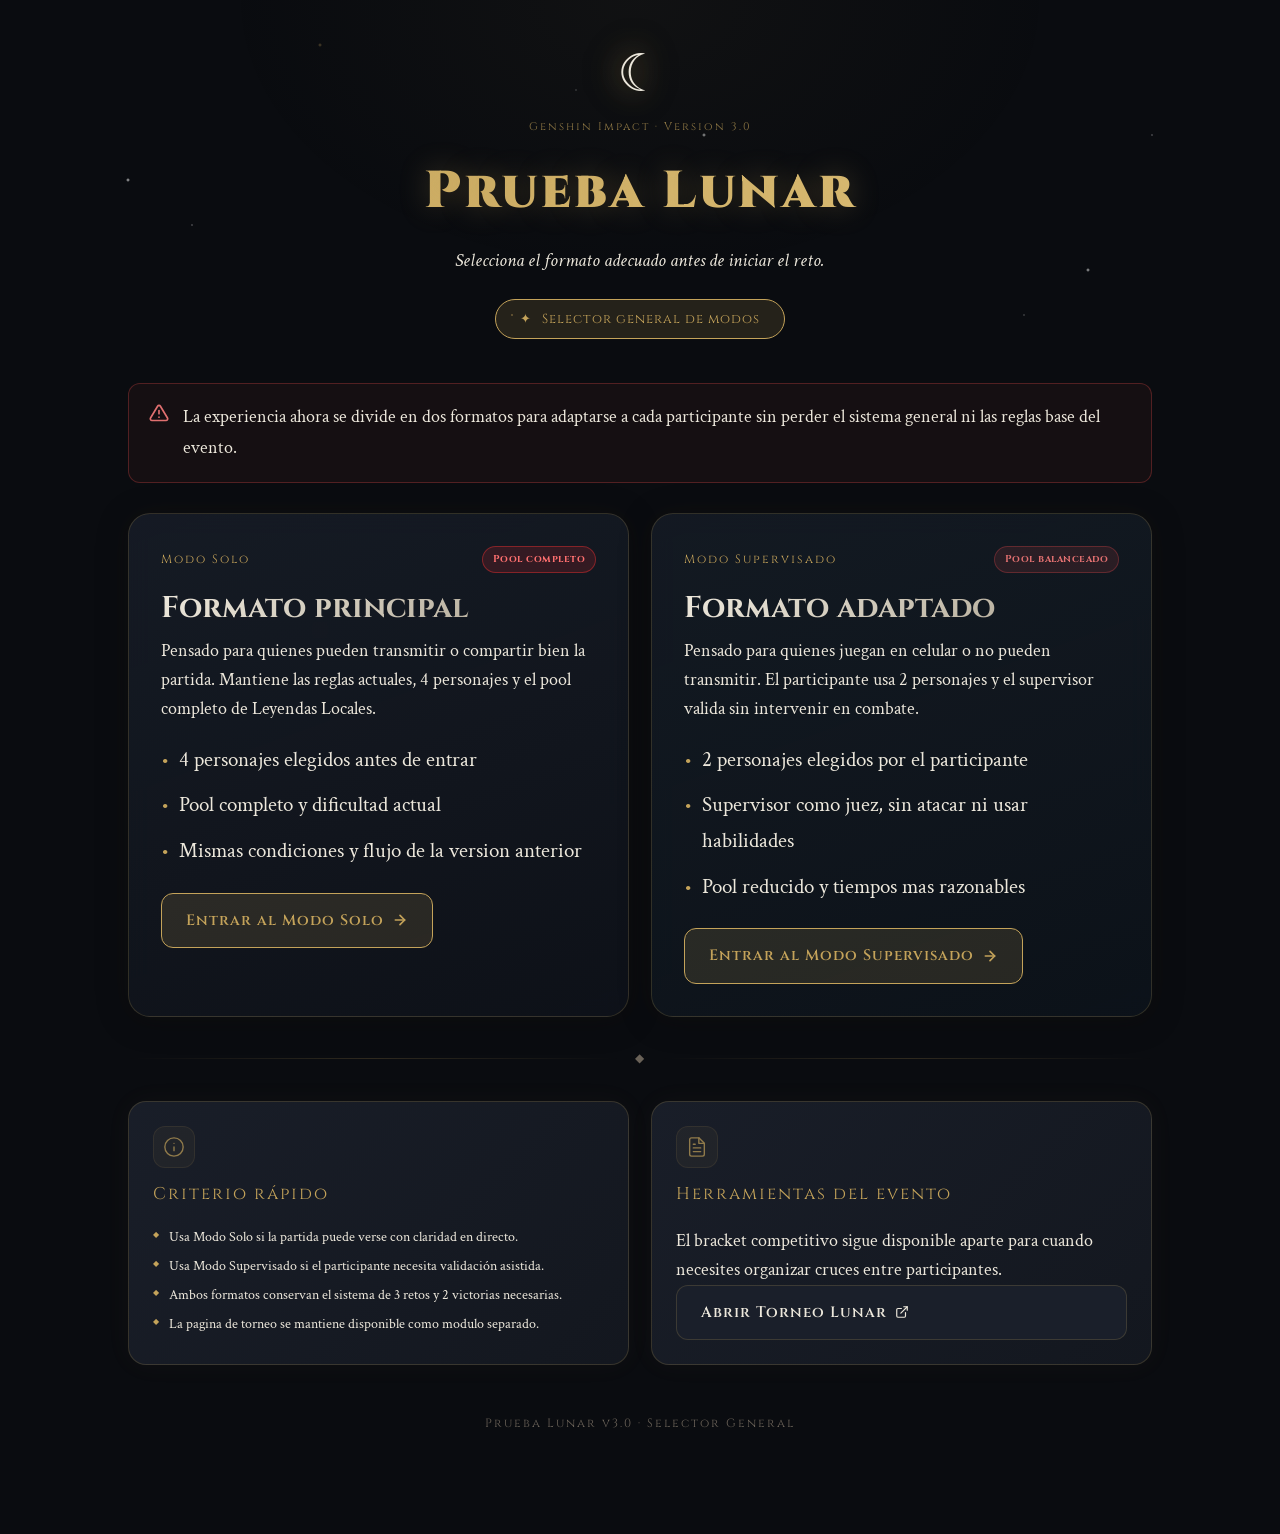
==== index.html @ f5428a35 "revision visual" ====
<!DOCTYPE html>
<html lang="es">

<head>
  <meta charset="UTF-8">
  <meta name="viewport" content="width=device-width, initial-scale=1.0">
  <title>Prueba Lunar v3.0</title>
  <link rel="preconnect" href="https://fonts.googleapis.com">
  <link rel="preconnect" href="https://fonts.gstatic.com" crossorigin>
  <link
    href="https://fonts.googleapis.com/css2?family=Cinzel:wght@400;600;700;900&family=Crimson+Text:ital,wght@0,400;0,600;1,400&display=swap"
    rel="stylesheet">
  <link rel="stylesheet" href="assets/css/styles.css">
</head>

<body class="mode-selector-body">
  <div class="page-wrap">
    <header class="header">
      <div class="moon-sigil" aria-hidden="true">☾</div>
      <div class="header-kana">Genshin Impact · Version 3.0</div>
      <h1 class="header-title">Prueba Lunar</h1>
      <p class="header-subtitle">Selecciona el formato adecuado antes de iniciar el reto.</p>
      <div class="prize-pill"><span aria-hidden="true">&#10022;</span><span>Selector general de modos</span></div>
    </header>

    <div class="warning-box animate-stagger" style="--stagger: 1">
      <span class="warning-symbol" aria-hidden="true">
        <svg width="20" height="20" viewBox="0 0 24 24" fill="none" stroke="currentColor" stroke-width="2" stroke-linecap="round" stroke-linejoin="round"><path d="M10.29 3.86L1.82 18a2 2 0 001.71 3h16.94a2 2 0 001.71-3L13.71 3.86a2 2 0 00-3.42 0z"/><line x1="12" y1="9" x2="12" y2="13"/><line x1="12" y1="17" x2="12.01" y2="17"/></svg>
      </span>
      <span>La experiencia ahora se divide en dos formatos para adaptarse a cada participante sin perder el sistema
        general ni las reglas base del evento.</span>
    </div>

    <section class="mode-selector-grid">
      <article class="mode-selector-card animate-stagger" style="--stagger: 2">
        <div class="card-glow" aria-hidden="true"></div>
        <div class="mode-selector-top">
          <span class="mode-selector-label">Modo Solo</span>
          <span class="diff-badge diff-extremo">Pool completo</span>
        </div>
        <h2 class="mode-selector-title">Formato principal</h2>
        <p class="mode-selector-copy">Pensado para quienes pueden transmitir o compartir bien la partida. Mantiene las
          reglas actuales, 4 personajes y el pool completo de Leyendas Locales.</p>
        <ul class="mode-selector-list">
          <li>4 personajes elegidos antes de entrar</li>
          <li>Pool completo y dificultad actual</li>
          <li>Mismas condiciones y flujo de la version anterior</li>
        </ul>
        <a class="btn btn-gold mode-selector-btn" href="solo.html">
          <span>Entrar al Modo Solo</span>
          <svg width="16" height="16" viewBox="0 0 24 24" fill="none" stroke="currentColor" stroke-width="2.5" stroke-linecap="round" stroke-linejoin="round"><line x1="5" y1="12" x2="19" y2="12"/><polyline points="12 5 19 12 12 19"/></svg>
        </a>
      </article>

      <article class="mode-selector-card mode-selector-card-alt animate-stagger" style="--stagger: 3">
        <div class="card-glow" aria-hidden="true"></div>
        <div class="mode-selector-top">
          <span class="mode-selector-label">Modo Supervisado</span>
          <span class="diff-badge diff-dificil">Pool balanceado</span>
        </div>
        <h2 class="mode-selector-title">Formato adaptado</h2>
        <p class="mode-selector-copy">Pensado para quienes juegan en celular o no pueden transmitir. El participante usa
          2 personajes y el supervisor valida sin intervenir en combate.</p>
        <ul class="mode-selector-list">
          <li>2 personajes elegidos por el participante</li>
          <li>Supervisor como juez, sin atacar ni usar habilidades</li>
          <li>Pool reducido y tiempos mas razonables</li>
        </ul>
        <a class="btn btn-gold mode-selector-btn" href="supervisado.html">
          <span>Entrar al Modo Supervisado</span>
          <svg width="16" height="16" viewBox="0 0 24 24" fill="none" stroke="currentColor" stroke-width="2.5" stroke-linecap="round" stroke-linejoin="round"><line x1="5" y1="12" x2="19" y2="12"/><polyline points="12 5 19 12 12 19"/></svg>
        </a>
      </article>
    </section>

    <div class="divider-ornament animate-stagger" style="--stagger: 4">◆</div>

    <section class="selector-support-grid">
      <div class="panel-card animate-stagger" style="--stagger: 5">
        <div class="panel-icon" aria-hidden="true">
          <svg width="22" height="22" viewBox="0 0 24 24" fill="none" stroke="currentColor" stroke-width="1.5" stroke-linecap="round" stroke-linejoin="round"><circle cx="12" cy="12" r="10"/><line x1="12" y1="16" x2="12" y2="12"/><line x1="12" y1="8" x2="12.01" y2="8"/></svg>
        </div>
        <div class="panel-title">Criterio rápido</div>
        <ul class="global-rules-list selector-rules-list">
          <li>Usa Modo Solo si la partida puede verse con claridad en directo.</li>
          <li>Usa Modo Supervisado si el participante necesita validación asistida.</li>
          <li>Ambos formatos conservan el sistema de 3 retos y 2 victorias necesarias.</li>
          <li>La pagina de torneo se mantiene disponible como modulo separado.</li>
        </ul>
      </div>

      <div class="panel-card selector-actions-card animate-stagger" style="--stagger: 6">
        <div>
          <div class="panel-icon" aria-hidden="true">
            <svg width="22" height="22" viewBox="0 0 24 24" fill="none" stroke="currentColor" stroke-width="1.5" stroke-linecap="round" stroke-linejoin="round"><path d="M14 2H6a2 2 0 00-2 2v16a2 2 0 002 2h12a2 2 0 002-2V8z"/><polyline points="14 2 14 8 20 8"/><line x1="16" y1="13" x2="8" y2="13"/><line x1="16" y1="17" x2="8" y2="17"/><polyline points="10 9 9 9 8 9"/></svg>
          </div>
          <div class="panel-title">Herramientas del evento</div>
          <p class="mode-selector-copy">El bracket competitivo sigue disponible aparte para cuando necesites organizar
            cruces entre participantes.</p>
        </div>
        <a class="btn btn-ghost selector-secondary-btn" href="torneo.html">
          <span>Abrir Torneo Lunar</span>
          <svg width="14" height="14" viewBox="0 0 24 24" fill="none" stroke="currentColor" stroke-width="2" stroke-linecap="round" stroke-linejoin="round"><path d="M18 13v6a2 2 0 01-2 2H5a2 2 0 01-2-2V8a2 2 0 012-2h6"/><polyline points="15 3 21 3 21 9"/><line x1="10" y1="14" x2="21" y2="3"/></svg>
        </a>
      </div>
    </section>

    <footer class="footer">Prueba Lunar v3.0 · Selector General</footer>
  </div>
</body>

</html>
---- assets/css/styles.css ----
*,
*::before,
*::after {
  box-sizing: border-box;
  margin: 0;
  padding: 0;
}

:root {
  --gold: #C4A35A;
  --gold-light: #E2C57D;
  --gold-glow: rgba(196, 163, 90, 0.15);
  --bg: #0A0C10;
  --bg2: #0F1218;
  --bg3: #141820;
  --surface: #1A1F2A;
  --surface2: #202530;
  --text: #EDE8DC;
  --text2: #A89F8C;
  --text3: #6A6258;
  --win: #4CAF87;
  --lose: #C0443A;
  --border: rgba(196, 163, 90, 0.2);
  --border2: rgba(196, 163, 90, 0.08);
}

small {
  font-size: 0.7em;
}

html,
body {
  min-height: 100vh;
  background: var(--bg);
  color: var(--text);
  font-family: 'Crimson Text', Georgia, serif;
  font-size: clamp(18px, 1.05vw + 0.55rem, 21px);
  line-height: 1.7;
}

body::before {
  content: '';
  position: fixed;
  inset: 0;
  background-image:
    radial-gradient(1px 1px at 15% 25%, rgba(255, 255, 255, 0.6) 0%, transparent 100%),
    radial-gradient(1px 1px at 45% 10%, rgba(255, 255, 255, 0.4) 0%, transparent 100%),
    radial-gradient(1px 1px at 80% 35%, rgba(255, 255, 255, 0.5) 0%, transparent 100%),
    radial-gradient(1px 1px at 60% 70%, rgba(255, 255, 255, 0.3) 0%, transparent 100%),
    radial-gradient(1px 1px at 20% 80%, rgba(255, 255, 255, 0.4) 0%, transparent 100%),
    radial-gradient(1px 1px at 90% 15%, rgba(255, 255, 255, 0.6) 0%, transparent 100%),
    radial-gradient(2px 2px at 25% 5%, rgba(196, 163, 90, 0.4) 0%, transparent 100%),
    radial-gradient(2px 2px at 75% 60%, rgba(196, 163, 90, 0.3) 0%, transparent 100%),
    radial-gradient(600px 400px at 50% 0%, rgba(196, 163, 90, 0.04) 0%, transparent 70%);
  pointer-events: none;
  z-index: 0;
}

.page-wrap {
  position: relative;
  z-index: 1;
  max-width: 1080px;
  margin: 0 auto;
  padding: 50px 28px 100px;
}

/* HEADER */
.header {
  text-align: center;
  margin-bottom: 44px;
  animation: fadeDown 0.8s ease both;
}

.moon-sigil {
  font-size: 52px;
  line-height: 1;
  margin-bottom: 16px;
  filter: drop-shadow(0 0 14px rgba(196, 163, 90, 0.6));
  animation: moonFloat 4s ease-in-out infinite;
  text-shadow: 0 0 40px rgba(196, 163, 90, 0.4), 0 0 80px rgba(196, 163, 90, 0.15);
}

@keyframes moonFloat {

  0%,
  100% {
    transform: translateY(0)
  }

  50% {
    transform: translateY(-7px)
  }
}

.header-kana {
  font-family: 'Cinzel', serif;
  font-size: 11px;
  letter-spacing: 6px;
  color: var(--gold);
  opacity: .7;
  margin-bottom: 10px;
}

.header-title {
  font-family: 'Cinzel', serif;
  font-size: clamp(36px, 2vw + 1.5rem, 52px);
  font-weight: 900;
  color: var(--gold);
  letter-spacing: 3px;
  text-shadow: 0 0 30px rgba(196, 163, 90, 0.3);
  margin-bottom: 10px;
  background: linear-gradient(135deg, var(--gold) 0%, var(--gold-light) 50%, var(--gold) 100%);
  background-size: 200% 200%;
  -webkit-background-clip: text;
  background-clip: text;
  -webkit-text-fill-color: transparent;
  animation: shimmer 4s ease-in-out infinite;
}

.header-subtitle {
  font-size: 19px;
  color: var(--text);
  font-style: italic;
  margin-bottom: 22px;
}

.prize-pill {
  display: inline-flex;
  align-items: center;
  gap: 10px;
  padding: 8px 24px;
  border: 1px solid var(--gold);
  border-radius: 40px;
  font-family: 'Cinzel', serif;
  font-size: 13px;
  color: var(--gold);
  background: var(--gold-glow);
  letter-spacing: 1px;
  transition: box-shadow 0.3s ease;
}

.prize-pill:hover {
  box-shadow: 0 0 20px rgba(196, 163, 90, 0.15);
}

/* WARNING */
.warning-box {
  display: flex;
  align-items: flex-start;
  gap: 14px;
  padding: 18px 20px;
  border: 1px solid rgba(226, 75, 74, 0.3);
  border-radius: 12px;
  background: rgba(192, 68, 58, 0.06);
  margin-bottom: 30px;
  font-size: 18px;
  color: var(--text);
  animation: fadeUp 0.7s 0.05s ease both;
}

.warning-box strong {
  color: #E07070;
}

/* SCOREBOARD */
.scoreboard {
  display: grid;
  grid-template-columns: 1fr auto 1fr;
  gap: 16px;
  align-items: center;
  margin-bottom: 32px;
  padding: 24px;
  border: 1px solid var(--border);
  border-radius: 16px;
  background: var(--surface);
  animation: fadeUp 0.7s 0.1s ease both;
}

.rounds-row {
  display: flex;
  gap: 12px;
  justify-content: center;
}

.round-orb {
  width: 54px;
  height: 54px;
  border-radius: 50%;
  border: 1.5px solid var(--border);
  display: flex;
  flex-direction: column;
  align-items: center;
  justify-content: center;
  font-family: 'Cinzel', serif;
  font-size: 11px;
  color: var(--text3);
  transition: all 0.4s;
  background: var(--bg3);
}

.round-orb.active {
  border-color: var(--gold);
  color: var(--gold);
  box-shadow: 0 0 14px rgba(196, 163, 90, 0.2), inset 0 0 10px rgba(196, 163, 90, 0.05);
}

.round-orb.won {
  border-color: var(--win);
  background: rgba(76, 175, 135, 0.1);
  box-shadow: 0 0 12px rgba(76, 175, 135, 0.2);
}

.round-orb.lost {
  border-color: var(--lose);
  background: rgba(192, 68, 58, 0.1);
  box-shadow: 0 0 12px rgba(192, 68, 58, 0.2);
}

.orb-icon {
  font-size: 18px;
  line-height: 1;
}

.orb-label {
  font-size: 9px;
  letter-spacing: 1px;
  margin-top: 2px;
}

.score-center {
  text-align: center;
}

.score-nums {
  font-family: 'Cinzel', serif;
  font-size: 28px;
  font-weight: 700;
  color: var(--gold);
  letter-spacing: 2px;
}

.score-caption {
  font-size: 11px;
  color: var(--text3);
  letter-spacing: 2px;
  margin-top: 2px;
}

.score-needed {
  font-size: 12px;
  color: var(--text);
  text-align: center;
  margin-top: 6px;
  font-style: italic;
}

/* CONTROLS */
.controls {
  display: flex;
  gap: 10px;
  margin-bottom: 24px;
  flex-wrap: wrap;
  animation: fadeUp 0.7s 0.2s ease both;
}

.select-wrap {
  flex: 1;
  min-width: 160px;
}

select {
  width: 100%;
  padding: 14px 16px;
  background: var(--surface);
  border: 1px solid var(--border);
  border-radius: 10px;
  color: var(--text);
  font-family: 'Crimson Text', serif;
  font-size: 18px;
  cursor: pointer;
  appearance: none;
  background-image: url("data:image/svg+xml,%3Csvg xmlns='http://www.w3.org/2000/svg' width='12' height='8' viewBox='0 0 12 8'%3E%3Cpath d='M1 1l5 5 5-5' stroke='%23C4A35A' stroke-width='1.5' fill='none' stroke-linecap='round'/%3E%3C/svg%3E");
  background-repeat: no-repeat;
  background-position: right 12px center;
  padding-right: 36px;
}

select:focus {
  outline: none;
  border-color: var(--gold);
}

select:disabled,
.btn:disabled {
  opacity: 0.65;
  cursor: not-allowed;
}

.btn {
  padding: 14px 24px;
  border-radius: 12px;
  font-family: 'Cinzel', serif;
  font-size: 15px;
  font-weight: 600;
  letter-spacing: 1px;
  cursor: pointer;
  transition: all 0.2s;
  white-space: nowrap;
}

.btn-gold {
  background: var(--gold-glow);
  border: 1px solid var(--gold);
  color: var(--gold);
}

.btn-gold:hover {
  background: rgba(196, 163, 90, 0.22);
  transform: translateY(-1px);
  box-shadow: 0 4px 20px rgba(196, 163, 90, 0.2);
}

.btn-ghost {
  background: var(--surface);
  border: 1px solid var(--border);
  color: var(--text);
}

.btn-ghost:hover {
  border-color: var(--text3);
  color: var(--text);
  box-shadow: 0 2px 12px rgba(196, 163, 90, 0.08);
}

/* ROULETTE */
.roulette-panel {
  margin-bottom: 24px;
  padding: 18px 20px 24px;
  border: 1px solid var(--border);
  border-radius: 16px;
  background: linear-gradient(180deg, rgba(26, 31, 42, 0.96) 0%, rgba(20, 24, 32, 0.96) 100%);
  animation: fadeUp 0.7s 0.24s ease both;
}

.roulette-heading {
  display: flex;
  align-items: center;
  justify-content: center;
  text-align: center;
  margin-bottom: 14px;
}

.roulette-title {
  font-family: 'Cinzel', serif;
  font-size: 16px;
  letter-spacing: 1px;
  color: var(--gold);
}

.roulette-subtitle {
  color: var(--text2);
  font-size: 15px;
}

.roulette-stage {
  position: relative;
  display: flex;
  justify-content: center;
  align-items: center;
  padding-top: 14px;
}

.roulette-pointer {
  position: absolute;
  top: -4px;
  left: 50%;
  transform: translateX(-50%);
  z-index: 4;
  font-size: 28px;
  color: var(--gold-light);
  text-shadow: 0 0 12px rgba(196, 163, 90, 0.45);
}

.roulette-wheel-shell {
  width: min(360px, 84vw);
  aspect-ratio: 1;
  border-radius: 50%;
  padding: 10px;
  background: radial-gradient(circle at center, rgba(196, 163, 90, 0.18) 0%, rgba(10, 12, 16, 0.1) 45%, transparent 70%);
  box-shadow: inset 0 0 18px rgba(196, 163, 90, 0.08), 0 0 28px rgba(0, 0, 0, 0.3);
}

.roulette-wheel {
  --roulette-radius: clamp(102px, 15vw, 132px);
  position: relative;
  width: 100%;
  height: 100%;
  border-radius: 50%;
  overflow: hidden;
  border: 2px solid rgba(196, 163, 90, 0.38);
  box-shadow: inset 0 0 22px rgba(10, 12, 16, 0.45), 0 0 24px rgba(196, 163, 90, 0.08);
}

.roulette-label {
  position: absolute;
  left: 50%;
  top: 50%;
  z-index: 2;
}

.roulette-emoji {
  width: 38px;
  height: 38px;
  display: inline-flex;
  align-items: center;
  justify-content: center;
  border-radius: 50%;
  border: 1px solid rgba(237, 232, 220, 0.2);
  background: rgba(10, 12, 16, 0.72);
  box-shadow: 0 0 10px rgba(0, 0, 0, 0.22);
  font-size: 22px;
  transform-origin: center center;
}

.roulette-label.is-selected .roulette-emoji {
  border-color: var(--gold);
  box-shadow: 0 0 18px rgba(196, 163, 90, 0.5);
  transform: scale(1.12);
}

.roulette-wheel.is-celebrating {
  box-shadow: inset 0 0 22px rgba(10, 12, 16, 0.45), 0 0 30px rgba(196, 163, 90, 0.3);
}

.roulette-wheel.is-celebrating .roulette-label.is-selected .roulette-emoji {
  animation: winnerPulse 0.9s ease-in-out 2;
}

@keyframes winnerPulse {
  0%,
  100% {
    transform: scale(1.12);
    box-shadow: 0 0 18px rgba(196, 163, 90, 0.5);
  }

  50% {
    transform: scale(1.28);
    box-shadow: 0 0 28px rgba(226, 197, 125, 0.9);
  }
}

.roulette-center {
  position: absolute;
  inset: 50%;
  transform: translate(-50%, -50%);
  width: 76px;
  height: 76px;
  border-radius: 50%;
  display: flex;
  align-items: center;
  justify-content: center;
  font-size: 34px;
  color: var(--gold-light);
  border: 2px solid rgba(196, 163, 90, 0.5);
  background: radial-gradient(circle at center, rgba(20, 24, 32, 0.98) 0%, rgba(10, 12, 16, 0.96) 100%);
  box-shadow: 0 0 16px rgba(196, 163, 90, 0.14);
  z-index: 3;
  transition: transform 0.25s ease, box-shadow 0.25s ease, color 0.25s ease;
}

.roulette-center.winner-reveal {
  transform: translate(-50%, -50%) scale(1.12);
  box-shadow: 0 0 24px rgba(226, 197, 125, 0.6);
  color: #fff3c4;
}

/* CHALLENGE CARD */
.challenge-wrap {
  animation: fadeUp 0.7s 0.3s ease both;
}

.challenge-card {
  border: 1px solid var(--border);
  border-radius: 16px;
  overflow: hidden;
  background: var(--surface);
  transition: box-shadow 0.3s;
}

.challenge-card:hover {
  box-shadow: 0 0 30px rgba(196, 163, 90, 0.07);
}

.card-header {
  display: flex;
  align-items: center;
  gap: 10px;
  padding: 18px 24px;
  border-bottom: 1px solid var(--border2);
  background: linear-gradient(135deg, var(--surface2) 0%, var(--surface) 100%);
  flex-wrap: wrap;
}

.round-badge {
  width: 36px;
  height: 36px;
  border-radius: 50%;
  border: 1.5px solid var(--gold);
  display: flex;
  align-items: center;
  justify-content: center;
  font-family: 'Cinzel', serif;
  font-size: 14px;
  font-weight: 700;
  color: var(--gold);
  flex-shrink: 0;
}

.type-tag {
  display: inline-flex;
  align-items: center;
  padding: 4px 12px;
  border-radius: 20px;
  font-family: 'Cinzel', serif;
  font-size: 10px;
  font-weight: 600;
  letter-spacing: 1px;
}

.tag-combat {
  background: rgba(192, 68, 58, 0.12);
  color: #E07070;
  border: 1px solid rgba(192, 68, 58, 0.3);
}

.tag-nohit {
  background: rgba(56, 133, 221, 0.12);
  color: #7AAEEE;
  border: 1px solid rgba(56, 133, 221, 0.3);
}

.tag-restriction {
  background: rgba(196, 163, 90, 0.12);
  color: var(--gold-light);
  border: 1px solid rgba(196, 163, 90, 0.3);
}

.tag-speedrun {
  background: rgba(76, 175, 135, 0.12);
  color: #72C9A0;
  border: 1px solid rgba(76, 175, 135, 0.25);
}

.diff-badge {
  display: inline-flex;
  align-items: center;
  padding: 4px 10px;
  border-radius: 20px;
  font-family: 'Cinzel', serif;
  font-size: 10px;
  font-weight: 700;
  letter-spacing: .5px;
}

.diff-medio {
  background: rgba(196, 163, 90, 0.1);
  color: var(--gold);
  border: 1px solid rgba(196, 163, 90, 0.3);
}

.diff-dificil {
  background: rgba(226, 75, 74, 0.12);
  color: #E07070;
  border: 1px solid rgba(226, 75, 74, 0.3);
}

.diff-extremo {
  background: rgba(255, 50, 50, 0.14);
  color: #FF7070;
  border: 1px solid rgba(255, 50, 50, 0.4);
}

.edit-btn {
  margin-left: auto;
  padding: 4px 12px;
  background: none;
  border: 1px solid var(--border);
  border-radius: 6px;
  color: var(--text3);
  font-family: 'Crimson Text', serif;
  font-size: 13px;
  cursor: pointer;
  transition: all 0.2s;
  flex-shrink: 0;
}

.edit-btn:hover {
  color: var(--text2);
  border-color: var(--text3);
}

.card-body {
  padding: 24px;
}

.enemy-banner {
  display: flex;
  align-items: center;
  gap: 14px;
  padding: 12px 16px;
  border: 1px solid rgba(226, 75, 74, 0.2);
  border-radius: 10px;
  background: rgba(192, 68, 58, 0.06);
  margin-bottom: 14px;
}

.enemy-icon {
  font-size: 28px;
  flex-shrink: 0;
}

.enemy-name {
  font-family: 'Cinzel', serif;
  font-size: 15px;
  font-weight: 700;
  color: #E07070;
  line-height: 1.2;
  margin-bottom: 2px;
}

.enemy-region {
  font-size: 12px;
  color: var(--text3);
  letter-spacing: 1px;
}

.challenge-name {
  font-family: 'Cinzel', serif;
  font-size: 28px;
  font-weight: 700;
  color: var(--text);
  margin-bottom: 12px;
  line-height: 1.25;
}

.challenge-desc {
  font-size: 19px;
  color: var(--text);
  font-style: italic;
  margin-bottom: 18px;
  line-height: 1.65;
}

.mechanic-tip {
  display: flex;
  gap: 10px;
  padding: 10px 14px;
  border-radius: 8px;
  background: rgba(122, 174, 238, 0.06);
  border: 1px solid rgba(122, 174, 238, 0.15);
  margin-bottom: 18px;
  font-size: 13px;
  color: var(--text);
  line-height: 1.5;
}

.conditions {
  margin-bottom: 24px;
  padding: 14px 18px;
  border-left: 2px solid var(--border);
  background: var(--bg3);
  border-radius: 0 8px 8px 0;
}

.conditions-title {
  font-family: 'Cinzel', serif;
  font-size: 10px;
  letter-spacing: 2px;
  color: var(--gold);
  margin-bottom: 8px;
}

.conditions li {
  list-style: none;
  font-size: 17px;
  color: var(--text);
  padding: 5px 0 5px 20px;
  position: relative;
  line-height: 1.65;
}

.conditions li::before {
  content: '◆';
  position: absolute;
  left: 0;
  font-size: 6px;
  color: var(--gold);
  top: 8px;
}

.result-btns {
  display: grid;
  grid-template-columns: 1fr 1fr;
  gap: 12px;
}

.btn-win,
.btn-lose {
  padding: 14px;
  border-radius: 12px;
  font-family: 'Cinzel', serif;
  font-size: 13px;
  font-weight: 700;
  letter-spacing: 1px;
  cursor: pointer;
  transition: all 0.25s;
}

.btn-win {
  background: rgba(76, 175, 135, 0.08);
  border: 1.5px solid var(--win);
  color: var(--win);
}

.btn-win:hover {
  background: rgba(76, 175, 135, 0.18);
  transform: translateY(-2px);
  box-shadow: 0 4px 16px rgba(76, 175, 135, 0.15);
}

.btn-lose {
  background: rgba(192, 68, 58, 0.08);
  border: 1.5px solid var(--lose);
  color: var(--lose);
}

.btn-lose:hover {
  background: rgba(192, 68, 58, 0.18);
  transform: translateY(-2px);
  box-shadow: 0 4px 16px rgba(192, 68, 58, 0.15);
}

.btn-win:disabled,
.btn-lose:disabled {
  opacity: .3;
  pointer-events: none;
}

.progress-dots {
  display: flex;
  justify-content: center;
  gap: 10px;
  margin-top: 18px;
}

.dot {
  width: 8px;
  height: 8px;
  border-radius: 50%;
  border: 1px solid var(--border);
  background: transparent;
  transition: all 0.35s;
}

.dot.active {
  background: var(--gold);
  border-color: var(--gold);
  box-shadow: 0 0 6px rgba(196, 163, 90, 0.5);
}

.dot.won {
  background: var(--win);
  border-color: var(--win);
}

.dot.lost {
  background: var(--lose);
  border-color: var(--lose);
}

/* RESULT BANNER */
.result-banner {
  display: none;
  text-align: center;
  padding: 40px 24px;
  border-radius: 16px;
  margin-bottom: 28px;
  border: 1.5px solid;
  animation: bannerReveal 0.6s ease;
}

@keyframes bannerReveal {
  from {
    opacity: 0;
    transform: scale(0.96) translateY(8px)
  }

  to {
    opacity: 1;
    transform: scale(1) translateY(0)
  }
}

.result-banner.show {
  display: block;
}

.result-banner.victory {
  border-color: var(--gold);
  background: linear-gradient(135deg, rgba(196, 163, 90, 0.06) 0%, rgba(196, 163, 90, 0.02) 100%);
  box-shadow: 0 0 40px rgba(196, 163, 90, 0.1);
}

.result-banner.defeat {
  border-color: var(--lose);
  background: rgba(192, 68, 58, 0.06);
}

.banner-icon {
  font-size: 52px;
  margin-bottom: 12px;
  filter: drop-shadow(0 0 12px rgba(196, 163, 90, 0.5));
}

.defeat .banner-icon {
  filter: none;
}

.banner-title {
  font-family: 'Cinzel', serif;
  font-size: 24px;
  font-weight: 900;
  color: var(--gold);
  margin-bottom: 8px;
  letter-spacing: 2px;
}

.defeat .banner-title {
  color: var(--lose);
}

.banner-sub {
  font-size: 16px;
  color: var(--text);
  font-style: italic;
  line-height: 1.7;
  max-width: 420px;
  margin: 0 auto;
}

/* MODAL */
.modal-overlay {
  display: none;
  position: fixed;
  inset: 0;
  background: rgba(0, 0, 0, 0.75);
  z-index: 100;
  align-items: center;
  justify-content: center;
  backdrop-filter: blur(4px);
}

.modal-overlay.open {
  display: flex;
}

.modal {
  background: var(--surface);
  border: 1px solid var(--gold);
  border-radius: 16px;
  padding: 28px;
  width: 90%;
  max-width: 480px;
  animation: bannerReveal 0.3s ease;
}

.modal-title {
  font-family: 'Cinzel', serif;
  font-size: 16px;
  color: var(--gold);
  margin-bottom: 18px;
  letter-spacing: 1px;
}

.form-label {
  font-family: 'Cinzel', serif;
  font-size: 10px;
  letter-spacing: 2px;
  color: var(--text3);
  display: block;
  margin-bottom: 5px;
  margin-top: 14px;
}

.form-input,
.form-textarea {
  width: 100%;
  padding: 10px 14px;
  background: var(--bg2);
  border: 1px solid var(--border);
  border-radius: 10px;
  color: var(--text);
  font-family: 'Crimson Text', serif;
  font-size: 16px;
  transition: border-color 0.2s;
  resize: none;
}

.form-input::placeholder,
.form-textarea::placeholder {
  color: var(--text3);
}

.form-input:focus,
.form-textarea:focus {
  outline: none;
  border-color: var(--gold);
}

.modal-actions {
  display: flex;
  gap: 10px;
  margin-top: 20px;
}

@keyframes fadeDown {
  from {
    opacity: 0;
    transform: translateY(-20px)
  }

  to {
    opacity: 1;
    transform: translateY(0)
  }
}

@keyframes fadeUp {
  from {
    opacity: 0;
    transform: translateY(16px)
  }

  to {
    opacity: 1;
    transform: translateY(0)
  }
}

.divider-ornament {
  display: flex;
  align-items: center;
  gap: 16px;
  margin: 32px 0;
  color: var(--text3);
  font-size: 12px;
  letter-spacing: 2px;
}

.divider-ornament::before,
.divider-ornament::after {
  content: '';
  flex: 1;
  height: 1px;
  background: linear-gradient(90deg, transparent, var(--border), transparent);
}

.footer {
  text-align: center;
  margin-top: 48px;
  font-size: 12px;
  color: var(--text3);
  letter-spacing: 2px;
  font-family: 'Cinzel', serif;
}

@media (max-width:500px) {
  .header-title {
    font-size: 28px;
  }

  .scoreboard {
    grid-template-columns: 1fr;
    gap: 12px;
  }

  .result-btns {
    grid-template-columns: 1fr;
  }

  .controls {
    flex-direction: column;
  }
}

/* Ajustes de estructura tras refactor */
.warning-symbol {
  font-size: 20px;
  flex-shrink: 0;
  margin-top: 1px;
}

.status-box {
  display: flex;
  flex-direction: column;
  gap: 8px;
  align-items: center;
}

.status-title {
  font-size: 11px;
  color: var(--text3);
  letter-spacing: 1px;
  font-family: 'Cinzel', serif;
}

.status-label {
  font-size: 18px;
  color: var(--text);
  font-style: italic;
}

.tip-symbol {
  flex-shrink: 0;
  font-size: 14px;
  margin-top: 1px;
}

.timer-box {
  margin-bottom: 0;
  padding: 18px 22px;
  border: 1px solid var(--border);
  border-radius: 14px;
  background: linear-gradient(135deg, rgba(8, 14, 28, 0.98) 0%, rgba(10, 18, 34, 0.96) 100%);
  display: flex;
  flex-direction: column;
  justify-content: center;
  box-shadow: 0 0 24px rgba(196, 163, 90, 0.04);
}

.timer-label {
  font-family: 'Cinzel', serif;
  font-size: 12px;
  letter-spacing: 2px;
  color: var(--gold);
  margin-bottom: 14px;
  text-align: center;
}

.timer-display {
  font-family: 'Cinzel', serif;
  font-size: clamp(48px, 3vw + 1rem, 68px);
  font-weight: 700;
  color: var(--text);
  letter-spacing: 3px;
  margin-bottom: 18px;
  text-align: center;
  line-height: 1;
}

.timer-display.danger {
  color: #ff8a8a;
  text-shadow: 0 0 12px rgba(255, 120, 120, 0.25);
}

.timer-actions {
  display: flex;
  justify-content: center;
  gap: 14px;
  flex-wrap: wrap;
}

.global-rules-box {
  margin-bottom: 28px;
  padding: 18px 20px;
  border: 1px solid var(--border);
  border-radius: 14px;
  background: linear-gradient(135deg, rgba(196, 163, 90, 0.06) 0%, rgba(196, 163, 90, 0.02) 100%);
  box-shadow: 0 0 20px rgba(196, 163, 90, 0.05);
  animation: fadeUp 0.7s 0.08s ease both;
}

.global-rules-title {
  font-family: 'Cinzel', serif;
  font-size: 12px;
  letter-spacing: 2px;
  color: var(--gold);
  text-align: center;
  margin-bottom: 12px;
}

.global-rules-list {
  display: grid;
  grid-template-columns: 1fr 1fr;
  gap: 8px 18px;
  list-style: none;
  padding: 0;
  margin: 0;
}

.global-rules-list li {
  position: relative;
  padding-left: 16px;
  color: var(--text);
  font-size: 14px;
  line-height: 1.5;
}

.global-rules-list li::before {
  content: '◆';
  position: absolute;
  left: 0;
  top: 2px;
  font-size: 8px;
  color: var(--gold);
}

.time-limit-box {
  margin-bottom: 18px;
  padding: 12px 16px;
  border: 1px solid rgba(196, 163, 90, 0.28);
  border-radius: 10px;
  display: flex;
  flex-direction: column;
  justify-content: center;
  min-height: 100%;
  background: rgba(196, 163, 90, 0.06);
}

.time-limit-title {
  font-family: 'Cinzel', serif;
  font-size: 10px;
  letter-spacing: 2px;
  color: var(--gold);
  margin-bottom: 6px;
}

.time-limit-value {
  font-family: 'Cinzel', serif;
  font-size: 32px;
  font-weight: 700;
  color: var(--gold-light);
  letter-spacing: 1px;
  line-height: 1.1;
}

@media (max-width: 560px) {
  .global-rules-list {
    grid-template-columns: 1fr;
  }
}

.time-section {
  display: grid;
  grid-template-columns: 220px 1fr;
  gap: 16px;
  align-items: stretch;
  margin-bottom: 18px;
}

.time-limit-box,
.timer-box {
  margin-bottom: 0;
}

@media (max-width: 700px) {
  .time-section {
    grid-template-columns: 1fr;
  }
}

.timer-ornament {
  font-size: 26px;
  color: var(--gold);
  text-align: center;
  margin-bottom: 10px;
  opacity: 0.9;
  animation: timerSpin 8s linear infinite;
  transform-origin: center;
}

/* Grupo de elementos con estilos uniformes */
.header-kana,
.score-caption,
.conditions-title,
.timer-label,
.time-limit-title,
.global-rules-title,
.panel-title,
.round-title,
.champion-title,
.modal-title {
  font-family: 'Cinzel', serif;
  letter-spacing: 2px;
}

.header-kana {
  font-size: 11px;
  color: var(--gold);
  opacity: .7;
}

.score-caption,
.conditions-title,
.timer-label,
.time-limit-title,
.global-rules-title {
  font-size: 10px;
  color: var(--gold);
}

.panel-title {
  font-size: 17px;
  color: var(--gold);
}

.round-title,
.champion-title {
  font-size: 13px;
  color: var(--gold);
}

.modal-title {
  font-size: 16px;
  color: var(--gold);
}

body::after {
  content: '';
  position: fixed;
  inset: 0;
  pointer-events: none;
  z-index: 0;
  background-image:
    radial-gradient(2px 2px at 10% 20%, rgba(255, 255, 255, 0.75) 0%, transparent 100%),
    radial-gradient(2px 2px at 25% 70%, rgba(255, 255, 255, 0.55) 0%, transparent 100%),
    radial-gradient(1.5px 1.5px at 40% 35%, rgba(196, 163, 90, 0.65) 0%, transparent 100%),
    radial-gradient(2px 2px at 55% 15%, rgba(255, 255, 255, 0.65) 0%, transparent 100%),
    radial-gradient(1.5px 1.5px at 70% 60%, rgba(196, 163, 90, 0.55) 0%, transparent 100%),
    radial-gradient(2px 2px at 85% 30%, rgba(255, 255, 255, 0.7) 0%, transparent 100%),
    radial-gradient(1.5px 1.5px at 78% 82%, rgba(255, 255, 255, 0.5) 0%, transparent 100%),
    radial-gradient(2px 2px at 18% 88%, rgba(196, 163, 90, 0.45) 0%, transparent 100%);
  animation:
    starsFloat 10s ease-in-out infinite alternate,
    starsTwinkle 4.2s ease-in-out infinite;
}

@keyframes starsFloat {
  0% {
    transform: translateY(0px) translateX(0px) scale(1);
    opacity: 0.65;
  }

  50% {
    transform: translateY(-6px) translateX(4px) scale(1.03);
    opacity: 0.9;
  }

  100% {
    transform: translateY(4px) translateX(-3px) scale(0.98);
    opacity: 0.7;
  }
}

@keyframes starsTwinkle {
  0% {
    opacity: 0.45;
    filter: brightness(0.9);
  }

  25% {
    opacity: 0.72;
    filter: brightness(1.1);
  }

  50% {
    opacity: 0.95;
    filter: brightness(1.25);
  }

  75% {
    opacity: 0.65;
    filter: brightness(1.05);
  }

  100% {
    opacity: 0.5;
    filter: brightness(0.95);
  }
}

@keyframes timerSpin {
  from {
    transform: rotate(0deg);
  }

  to {
    transform: rotate(360deg);
  }
}

@keyframes shimmer {
  0%, 100% { background-position: 0% 50%; }
  50% { background-position: 100% 50%; }
}

.tournament-layout {
  display: grid;
  grid-template-columns: 1fr;
  gap: 24px;
  align-items: start;
}

.panel-card {
  border: 1px solid var(--border);
  border-radius: 18px;
  background: linear-gradient(135deg, rgba(26, 31, 42, 0.96) 0%, rgba(20, 24, 32, 0.96) 100%);
  padding: 24px;
  box-shadow: 0 0 28px rgba(196, 163, 90, 0.04);
  transition: transform 0.25s ease, box-shadow 0.25s ease, border-color 0.25s ease;
}

.panel-card:hover {
  transform: translateY(-2px);
  border-color: rgba(196, 163, 90, 0.25);
  box-shadow: 0 6px 30px rgba(0, 0, 0, 0.3), 0 0 30px rgba(196, 163, 90, 0.06);
}

.panel-title {
  font-family: 'Cinzel', serif;
  font-size: 17px;
  color: var(--gold);
  letter-spacing: 2px;
  margin-bottom: 18px;
}

.participant-form {
  display: flex;
  gap: 10px;
  margin-bottom: 14px;
}

.participant-form .form-input {
  flex: 1;
}

.participant-actions {
  display: flex;
  gap: 10px;
  flex-wrap: wrap;
  margin-bottom: 18px;
}

.players-list {
  list-style: none;
  display: flex;
  flex-direction: column;
  gap: 10px;
}

.players-list li {
  border: 1px solid var(--border2);
  border-radius: 12px;
  background: rgba(255, 255, 255, 0.02);
  padding: 12px 14px;
  color: var(--text);
  display: flex;
  justify-content: space-between;
  align-items: center;
}

.player-remove {
  background: none;
  border: none;
  color: #c97c7c;
  cursor: pointer;
  font-size: 14px;
}

.bracket-container {
  display: flex;
  gap: 34px;
  overflow-x: auto;
  padding: 10px 10px 18px;
  align-items: flex-start;
}

.round-column {
  min-width: 270px;
  display: flex;
  flex-direction: column;
  gap: 22px;
  position: relative;
  padding-right: 24px;
}

.round-column::after {
  content: '';
  position: absolute;
  top: 44px;
  right: 0;
  width: 2px;
  height: calc(100% - 44px);
  background: linear-gradient(180deg,
      transparent 0%,
      rgba(196, 163, 90, 0.10) 12%,
      rgba(196, 163, 90, 0.18) 50%,
      rgba(196, 163, 90, 0.10) 88%,
      transparent 100%);
}

.round-title {
  font-family: 'Cinzel', serif;
  font-size: 13px;
  color: var(--gold);
  letter-spacing: 2px;
  padding-bottom: 8px;
  border-bottom: 1px solid rgba(196, 163, 90, 0.14);
  text-align: center;
  margin-bottom: 4px;
}

.match-card {
  border: 1px solid rgba(196, 163, 90, 0.14);
  border-radius: 14px;
  background: linear-gradient(135deg, rgba(10, 16, 28, 0.95) 0%, rgba(15, 20, 32, 0.96) 100%);
  padding: 12px;
  box-shadow: 0 0 20px rgba(0, 0, 0, 0.18);
  position: relative;
}

.match-card::before {
  content: 'VS';
  position: absolute;
  left: 50%;
  top: 50%;
  transform: translate(-50%, -50%);
  font-family: 'Cinzel', serif;
  font-size: 11px;
  letter-spacing: 2px;
  color: rgba(196, 163, 90, 0.22);
  pointer-events: none;
}

.match-card::after {
  content: '';
  position: absolute;
  top: 50%;
  right: -24px;
  width: 24px;
  height: 2px;
  background: linear-gradient(90deg,
      rgba(196, 163, 90, 0.18),
      rgba(196, 163, 90, 0.30));
  transform: translateY(-50%);
}

.round-column:last-of-type .match-card::after {
  display: none;
}

.match-player {
  display: flex;
  justify-content: space-between;
  align-items: center;
  gap: 14px;
  border: 1px solid transparent;
  border-radius: 10px;
  padding: 10px 16px;
  background: rgba(255, 255, 255, 0.02);
  min-height: 58px;
  position: relative;
  z-index: 1;
  flex-wrap: wrap;
}

.match-player+.match-player {
  margin-top: 10px;
}

.match-actions {
  display: flex;
  gap: 8px;
  flex-wrap: wrap;
  justify-content: flex-end;
  align-items: center;
}

.match-player.winner {
  border-color: rgba(76, 175, 135, 0.40);
  background: linear-gradient(135deg, rgba(76, 175, 135, 0.12) 0%, rgba(76, 175, 135, 0.06) 100%);
  box-shadow: 0 0 16px rgba(76, 175, 135, 0.08);
}

.match-player.bye {
  border-color: rgba(196, 163, 90, 0.28);
  background: rgba(196, 163, 90, 0.08);
}

.match-player.disqualified {
  opacity: 0.65;
}

.match-status {
  color: var(--lose);
  font-size: 12px;
  letter-spacing: 0.8px;
  text-transform: uppercase;
}

.match-name {
  color: var(--text);
  font-size: 16px;
  line-height: 1.35;
}

.match-player.winner .match-name {
  color: #c8f1df;
}

.match-btn {
  padding: 7px 12px;
  border-radius: 8px;
  border: 1px solid var(--border);
  background: rgba(255, 255, 255, 0.03);
  color: var(--text);
  cursor: pointer;
  font-family: 'Cinzel', serif;
  font-size: 11px;
  letter-spacing: 1px;
  transition: all 0.2s ease;
}

.match-btn:hover {
  border-color: var(--gold);
  color: var(--gold);
  transform: translateY(-1px);
}

.match-btn-dq {
  border-color: var(--lose);
  color: var(--lose);
}

.match-btn-dq:hover {
  border-color: #ff6b6b;
  color: #ff6b6b;
  background: rgba(255, 107, 107, 0.1);
}

.match-actions-all {
  display: flex;
  justify-content: center;
  padding-top: 10px;
}

.empty-state {
  color: var(--text);
  font-style: italic;
  font-size: 16px;
}

.champion-box {
  border: 1px solid var(--gold);
  border-radius: 18px;
  padding: 24px;
  background: linear-gradient(135deg, rgba(196, 163, 90, 0.10) 0%, rgba(196, 163, 90, 0.04) 100%);
  text-align: center;
  min-width: 300px;
  box-shadow: 0 0 32px rgba(196, 163, 90, 0.10);
  align-self: center;
  margin-left: 6px;
  position: relative;
}

.champion-box::before {
  content: '';
  position: absolute;
  left: -26px;
  top: 50%;
  width: 26px;
  height: 2px;
  background: linear-gradient(90deg,
      rgba(196, 163, 90, 0.20),
      rgba(196, 163, 90, 0.38));
  transform: translateY(-50%);
}

.champion-title {
  font-family: 'Cinzel', serif;
  color: var(--gold);
  font-size: 14px;
  letter-spacing: 2px;
  margin-bottom: 10px;
}

.champion-name {
  font-family: 'Cinzel', serif;
  font-size: 30px;
  color: var(--gold-light);
  line-height: 1.25;
  text-shadow: 0 0 18px rgba(196, 163, 90, 0.12);
}

.champion-crown {
  font-size: 32px;
  margin-bottom: 10px;
  color: var(--gold);
  filter: drop-shadow(0 0 10px rgba(196, 163, 90, 0.22));
}

.floating-nav-btn {
  position: fixed;
  right: 24px;
  bottom: 24px;
  width: 58px;
  height: 58px;
  border-radius: 50%;
  display: flex;
  align-items: center;
  justify-content: center;
  text-decoration: none;
  font-size: 24px;
  color: var(--gold);
  background: rgba(10, 16, 28, 0.92);
  border: 1px solid var(--gold);
  box-shadow: 0 0 18px rgba(196, 163, 90, 0.18);
  z-index: 20;
  transition: transform 0.2s ease, background 0.2s ease;
}

.floating-nav-btn:hover {
  transform: translateY(-2px) scale(1.03);
  background: rgba(196, 163, 90, 0.10);
}

.match-card.match-complete {
  border-color: rgba(196, 163, 90, 0.22);
  box-shadow: 0 0 18px rgba(196, 163, 90, 0.05);
}

.round-column:nth-child(2) {
  padding-top: 36px;
}

.round-column:nth-child(3) {
  padding-top: 84px;
}

.round-column:nth-child(4) {
  padding-top: 140px;
}

.mode-badge {
  display: inline-flex;
  justify-content: center;
  align-items: center;
  margin: 0 auto 14px;
  padding: 6px 14px;
  border: 1px solid rgba(196, 163, 90, 0.24);
  border-radius: 999px;
  color: var(--gold-light);
  background: rgba(196, 163, 90, 0.08);
  font-family: 'Cinzel', serif;
  font-size: 11px;
  letter-spacing: 1px;
}

.floating-nav-group {
  position: fixed;
  right: 24px;
  bottom: 24px;
  display: flex;
  flex-direction: column;
  gap: 12px;
  z-index: 20;
}

.floating-nav-group .floating-nav-btn {
  position: static;
}

.floating-nav-btn-secondary {
  border-color: rgba(196, 163, 90, 0.3);
  color: var(--gold);
}

.mode-selector-grid,
.selector-support-grid {
  display: grid;
  grid-template-columns: repeat(2, minmax(0, 1fr));
  gap: 22px;
}

.mode-selector-grid {
  margin-bottom: 24px;
}

.mode-selector-card {
  position: relative;
  border: 1px solid var(--border);
  border-radius: 22px;
  padding: 32px;
  background: linear-gradient(160deg, rgba(23, 28, 38, 0.92) 0%, rgba(14, 18, 26, 0.88) 100%);
  backdrop-filter: blur(12px);
  -webkit-backdrop-filter: blur(12px);
  box-shadow: 0 4px 32px rgba(0, 0, 0, 0.25), 0 0 26px rgba(196, 163, 90, 0.05);
  transition: transform 0.25s ease, box-shadow 0.25s ease, border-color 0.25s ease;
  overflow: hidden;
  cursor: default;
}

.mode-selector-card:hover {
  transform: translateY(-4px);
  border-color: rgba(196, 163, 90, 0.35);
  box-shadow: 0 8px 40px rgba(0, 0, 0, 0.35), 0 0 40px rgba(196, 163, 90, 0.12);
}

.mode-selector-card:focus-within {
  border-color: var(--gold);
  box-shadow: 0 0 0 2px rgba(196, 163, 90, 0.3), 0 4px 32px rgba(0, 0, 0, 0.25);
}

.card-glow {
  position: absolute;
  top: -50%;
  left: -50%;
  width: 200%;
  height: 200%;
  background: radial-gradient(circle at 30% 30%, rgba(196, 163, 90, 0.06) 0%, transparent 50%);
  pointer-events: none;
  transition: opacity 0.4s ease;
  opacity: 0;
}

.mode-selector-card:hover .card-glow {
  opacity: 1;
}

.mode-selector-card-alt {
  background: linear-gradient(160deg, rgba(21, 27, 36, 0.92) 0%, rgba(12, 19, 27, 0.88) 100%);
}

.mode-selector-top {
  display: flex;
  justify-content: space-between;
  gap: 12px;
  align-items: center;
  margin-bottom: 18px;
  flex-wrap: wrap;
}

.mode-selector-label {
  font-family: 'Cinzel', serif;
  font-size: 12px;
  letter-spacing: 2px;
  color: var(--gold);
}

.mode-selector-title {
  font-family: 'Cinzel', serif;
  font-size: 30px;
  line-height: 1.15;
  margin-bottom: 12px;
  color: var(--text);
  background: linear-gradient(135deg, var(--text) 0%, var(--text2) 100%);
  -webkit-background-clip: text;
  background-clip: text;
  -webkit-text-fill-color: transparent;
}

.mode-selector-copy {
  color: var(--text);
  font-size: 18px;
  line-height: 1.6;
}

.mode-selector-list {
  list-style: none;
  margin: 18px 0 24px;
  display: flex;
  flex-direction: column;
  gap: 10px;
}

.mode-selector-list li {
  position: relative;
  padding-left: 18px;
  color: var(--text);
}

.mode-selector-list li::before {
  content: '•';
  position: absolute;
  left: 0;
  color: var(--gold);
}

.mode-selector-btn,
.selector-secondary-btn {
  display: inline-flex;
  align-items: center;
  gap: 8px;
  text-decoration: none;
  cursor: pointer;
  transition: all 0.2s ease;
}

.mode-selector-btn svg,
.selector-secondary-btn svg {
  transition: transform 0.2s ease;
  flex-shrink: 0;
}

.mode-selector-btn:hover svg {
  transform: translateX(3px);
}

.selector-secondary-btn:hover svg {
  transform: translate(2px, -2px);
}

.selector-actions-card {
  display: flex;
  flex-direction: column;
  justify-content: space-between;
}

.selector-rules-list {
  grid-template-columns: 1fr;
}

.supervisor-note-card {
  margin-bottom: 28px;
}

.warning-box-supervised {
  border-color: rgba(56, 133, 221, 0.25);
  background: rgba(56, 133, 221, 0.07);
}

@media (max-width: 860px) {
  .mode-selector-grid,
  .selector-support-grid {
    grid-template-columns: 1fr;
  }
}

/* ═══════ ENHANCED UI/UX (Pro Max Principles) ═══════ */

/* Staggered entrance animations */
.animate-stagger {
  animation: fadeUp 0.6s ease both;
  animation-delay: calc(var(--stagger, 0) * 0.1s);
}

/* Panel icon decorations */
.panel-icon {
  color: var(--gold);
  opacity: 0.7;
  margin-bottom: 12px;
  display: flex;
  align-items: center;
  justify-content: center;
  width: 42px;
  height: 42px;
  border-radius: 12px;
  background: rgba(196, 163, 90, 0.08);
  border: 1px solid rgba(196, 163, 90, 0.15);
}

/* Panel card hover */

/* Warning box SVG icon */
.warning-box .warning-symbol {
  color: #E07070;
  display: flex;
  align-items: center;
  justify-content: center;
}

.warning-box .warning-symbol svg {
  flex-shrink: 0;
}

/* Buttons: cursor-pointer, focus-visible */
.btn:focus-visible,
a:focus-visible {
  outline: 2px solid var(--gold);
  outline-offset: 2px;
}

/* Gold button improved glow on hover */

/* Smooth scrollbar (webkit) */
::-webkit-scrollbar {
  width: 8px;
}

::-webkit-scrollbar-track {
  background: var(--bg);
}

::-webkit-scrollbar-thumb {
  background: rgba(196, 163, 90, 0.2);
  border-radius: 4px;
}

::-webkit-scrollbar-thumb:hover {
  background: rgba(196, 163, 90, 0.35);
}

/* Respect reduced motion */
@media (prefers-reduced-motion: reduce) {
  *,
  *::before,
  *::after {
    animation-duration: 0.01ms !important;
    animation-iteration-count: 1 !important;
    transition-duration: 0.01ms !important;
  }

  .moon-sigil {
    animation: none;
  }

  .mode-selector-card:hover {
    transform: none;
  }

  .panel-card:hover {
    transform: none;
  }
}

/* Additional responsive breakpoints */
@media (max-width: 375px) {
  .page-wrap {
    padding: 32px 16px 60px;
  }

  .mode-selector-card {
    padding: 22px 18px;
  }

  .mode-selector-title {
    font-size: 24px;
  }
}

@media (min-width: 1440px) {
  .page-wrap {
    max-width: 1200px;
  }
}
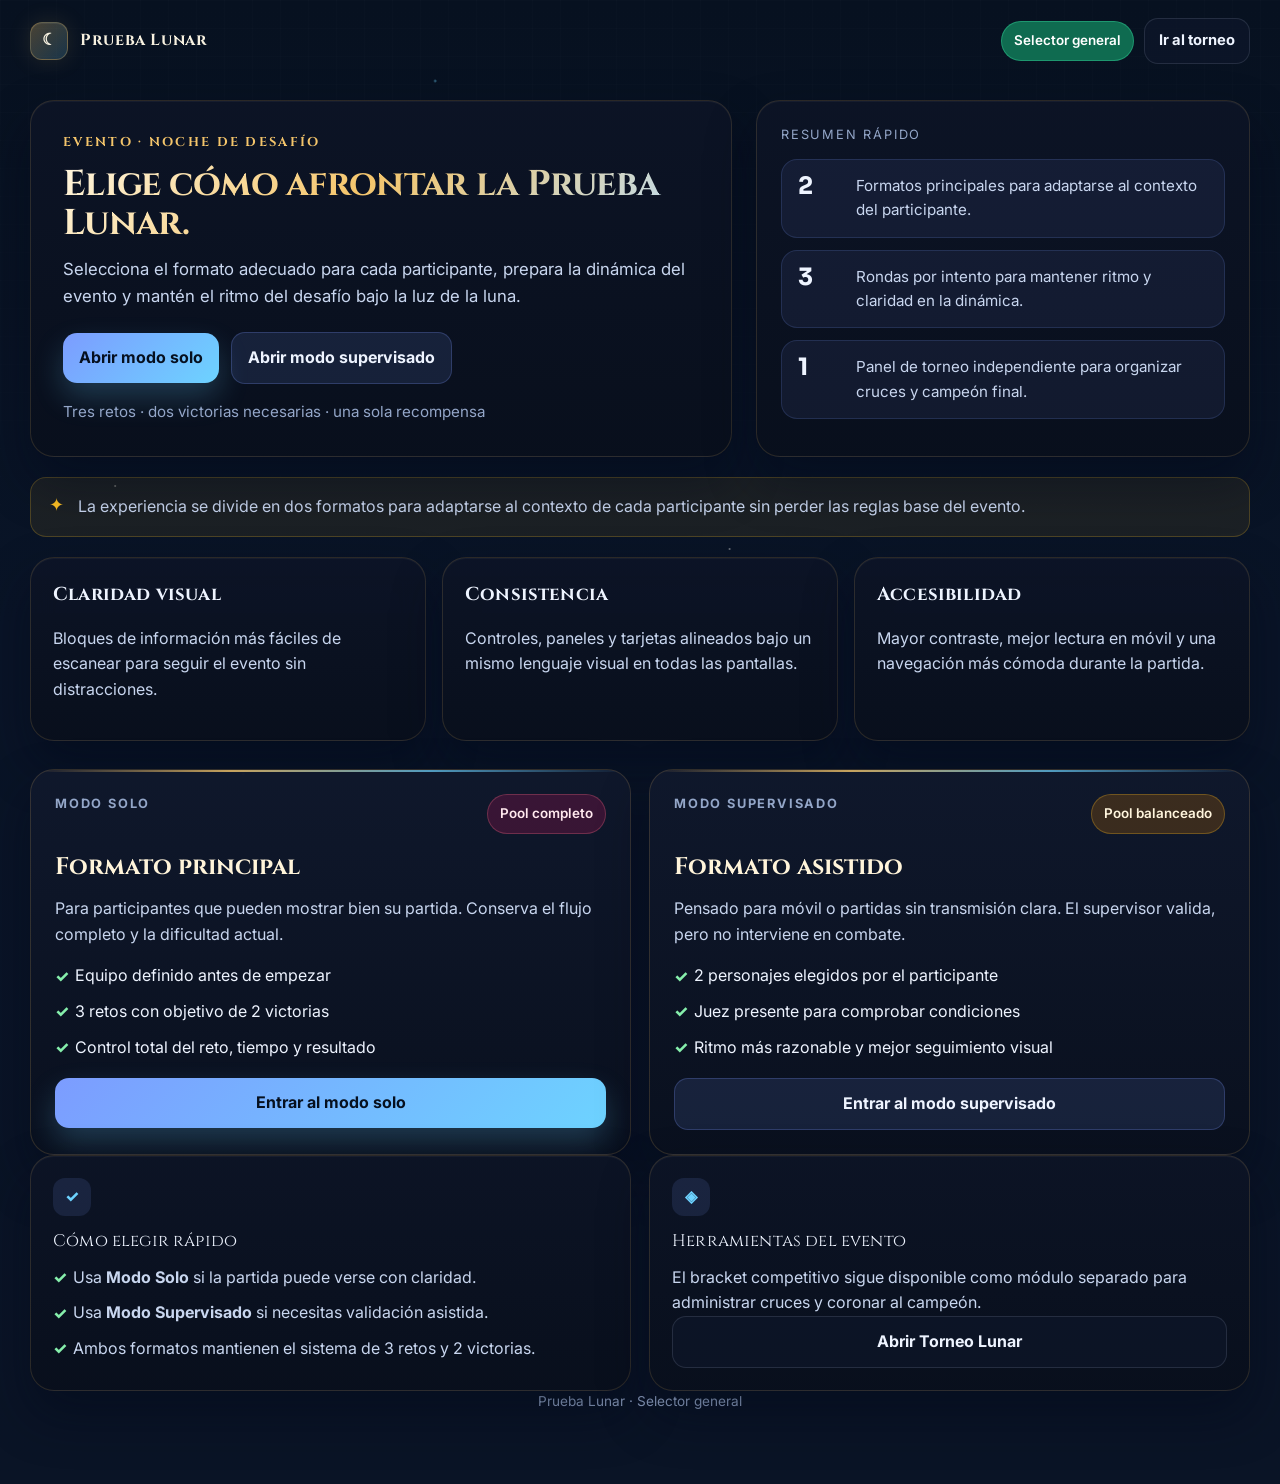
==== commit 45a21ef1: "Add modern theme and redesign landing page Introduce a new modern stylesheet (assets/css/modern.css)" ====
--- a/index.html
+++ b/index.html
@@ -4,108 +4,142 @@
 <head>
   <meta charset="UTF-8">
   <meta name="viewport" content="width=device-width, initial-scale=1.0">
-  <title>Prueba Lunar v3.0</title>
+  <title>Prueba Lunar | Selector de modos</title>
   <link rel="preconnect" href="https://fonts.googleapis.com">
   <link rel="preconnect" href="https://fonts.gstatic.com" crossorigin>
-  <link
-    href="https://fonts.googleapis.com/css2?family=Cinzel:wght@400;600;700;900&family=Crimson+Text:ital,wght@0,400;0,600;1,400&display=swap"
-    rel="stylesheet">
-  <link rel="stylesheet" href="assets/css/styles.css">
+  <link href="https://fonts.googleapis.com/css2?family=Cinzel:wght@500;600;700;800&family=Inter:wght@400;500;600;700;800&family=Sora:wght@500;600;700;800&display=swap" rel="stylesheet">
+  <link rel="stylesheet" href="assets/css/modern.css">
 </head>
 
-<body class="mode-selector-body">
-  <div class="page-wrap">
-    <header class="header">
-      <div class="moon-sigil" aria-hidden="true">☾</div>
-      <div class="header-kana">Genshin Impact · Version 3.0</div>
-      <h1 class="header-title">Prueba Lunar</h1>
-      <p class="header-subtitle">Selecciona el formato adecuado antes de iniciar el reto.</p>
-      <div class="prize-pill"><span aria-hidden="true">&#10022;</span><span>Selector general de modos</span></div>
+<body class="landing-body">
+  <div class="site-shell">
+    <header class="topbar">
+      <a class="brand" href="index.html">
+        <span class="brand-mark" aria-hidden="true">☾</span>
+        <span>Prueba Lunar</span>
+      </a>
+      <div class="topbar-actions">
+        <span class="status-chip status-chip-live">Selector general</span>
+        <a class="btn btn-ghost btn-sm" href="torneo.html">Ir al torneo</a>
+      </div>
     </header>
 
-    <div class="warning-box animate-stagger" style="--stagger: 1">
-      <span class="warning-symbol" aria-hidden="true">
-        <svg width="20" height="20" viewBox="0 0 24 24" fill="none" stroke="currentColor" stroke-width="2" stroke-linecap="round" stroke-linejoin="round"><path d="M10.29 3.86L1.82 18a2 2 0 001.71 3h16.94a2 2 0 001.71-3L13.71 3.86a2 2 0 00-3.42 0z"/><line x1="12" y1="9" x2="12" y2="13"/><line x1="12" y1="17" x2="12.01" y2="17"/></svg>
-      </span>
-      <span>La experiencia ahora se divide en dos formatos para adaptarse a cada participante sin perder el sistema
-        general ni las reglas base del evento.</span>
-    </div>
+    <main class="page-wrap">
+      <section class="hero hero-landing">
+        <div class="hero-copy">
+          <div class="eyebrow">Evento · Noche de desafío</div>
+          <h1 class="hero-title">Elige cómo afrontar la Prueba Lunar.</h1>
+          <p class="hero-text">
+            Selecciona el formato adecuado para cada participante, prepara la dinámica del evento y mantén
+            el ritmo del desafío bajo la luz de la luna.
+          </p>
+          <div class="hero-actions">
+            <a class="btn btn-primary" href="solo.html">Abrir modo solo</a>
+            <a class="btn btn-secondary" href="supervisado.html">Abrir modo supervisado</a>
+          </div>
+          <p class="hero-note">Tres retos · dos victorias necesarias · una sola recompensa</p>
+        </div>
 
-    <section class="mode-selector-grid">
-      <article class="mode-selector-card animate-stagger" style="--stagger: 2">
-        <div class="card-glow" aria-hidden="true"></div>
-        <div class="mode-selector-top">
-          <span class="mode-selector-label">Modo Solo</span>
-          <span class="diff-badge diff-extremo">Pool completo</span>
-        </div>
-        <h2 class="mode-selector-title">Formato principal</h2>
-        <p class="mode-selector-copy">Pensado para quienes pueden transmitir o compartir bien la partida. Mantiene las
-          reglas actuales, 4 personajes y el pool completo de Leyendas Locales.</p>
-        <ul class="mode-selector-list">
-          <li>4 personajes elegidos antes de entrar</li>
-          <li>Pool completo y dificultad actual</li>
-          <li>Mismas condiciones y flujo de la version anterior</li>
-        </ul>
-        <a class="btn btn-gold mode-selector-btn" href="solo.html">
-          <span>Entrar al Modo Solo</span>
-          <svg width="16" height="16" viewBox="0 0 24 24" fill="none" stroke="currentColor" stroke-width="2.5" stroke-linecap="round" stroke-linejoin="round"><line x1="5" y1="12" x2="19" y2="12"/><polyline points="12 5 19 12 12 19"/></svg>
-        </a>
-      </article>
+        <aside class="hero-panel">
+          <div class="panel-kicker">Resumen rápido</div>
+          <div class="metric-list">
+            <div class="metric-card">
+              <strong>2</strong>
+              <span>Formatos principales para adaptarse al contexto del participante.</span>
+            </div>
+            <div class="metric-card">
+              <strong>3</strong>
+              <span>Rondas por intento para mantener ritmo y claridad en la dinámica.</span>
+            </div>
+            <div class="metric-card">
+              <strong>1</strong>
+              <span>Panel de torneo independiente para organizar cruces y campeón final.</span>
+            </div>
+          </div>
+        </aside>
+      </section>
 
-      <article class="mode-selector-card mode-selector-card-alt animate-stagger" style="--stagger: 3">
-        <div class="card-glow" aria-hidden="true"></div>
-        <div class="mode-selector-top">
-          <span class="mode-selector-label">Modo Supervisado</span>
-          <span class="diff-badge diff-dificil">Pool balanceado</span>
-        </div>
-        <h2 class="mode-selector-title">Formato adaptado</h2>
-        <p class="mode-selector-copy">Pensado para quienes juegan en celular o no pueden transmitir. El participante usa
-          2 personajes y el supervisor valida sin intervenir en combate.</p>
-        <ul class="mode-selector-list">
-          <li>2 personajes elegidos por el participante</li>
-          <li>Supervisor como juez, sin atacar ni usar habilidades</li>
-          <li>Pool reducido y tiempos mas razonables</li>
-        </ul>
-        <a class="btn btn-gold mode-selector-btn" href="supervisado.html">
-          <span>Entrar al Modo Supervisado</span>
-          <svg width="16" height="16" viewBox="0 0 24 24" fill="none" stroke="currentColor" stroke-width="2.5" stroke-linecap="round" stroke-linejoin="round"><line x1="5" y1="12" x2="19" y2="12"/><polyline points="12 5 19 12 12 19"/></svg>
-        </a>
-      </article>
-    </section>
-
-    <div class="divider-ornament animate-stagger" style="--stagger: 4">◆</div>
-
-    <section class="selector-support-grid">
-      <div class="panel-card animate-stagger" style="--stagger: 5">
-        <div class="panel-icon" aria-hidden="true">
-          <svg width="22" height="22" viewBox="0 0 24 24" fill="none" stroke="currentColor" stroke-width="1.5" stroke-linecap="round" stroke-linejoin="round"><circle cx="12" cy="12" r="10"/><line x1="12" y1="16" x2="12" y2="12"/><line x1="12" y1="8" x2="12.01" y2="8"/></svg>
-        </div>
-        <div class="panel-title">Criterio rápido</div>
-        <ul class="global-rules-list selector-rules-list">
-          <li>Usa Modo Solo si la partida puede verse con claridad en directo.</li>
-          <li>Usa Modo Supervisado si el participante necesita validación asistida.</li>
-          <li>Ambos formatos conservan el sistema de 3 retos y 2 victorias necesarias.</li>
-          <li>La pagina de torneo se mantiene disponible como modulo separado.</li>
-        </ul>
+      <div class="warning-box">
+        <span class="warning-symbol" aria-hidden="true">✦</span>
+        <span>La experiencia se divide en dos formatos para adaptarse al contexto de cada participante sin perder las reglas base del evento.</span>
       </div>
 
-      <div class="panel-card selector-actions-card animate-stagger" style="--stagger: 6">
-        <div>
-          <div class="panel-icon" aria-hidden="true">
-            <svg width="22" height="22" viewBox="0 0 24 24" fill="none" stroke="currentColor" stroke-width="1.5" stroke-linecap="round" stroke-linejoin="round"><path d="M14 2H6a2 2 0 00-2 2v16a2 2 0 002 2h12a2 2 0 002-2V8z"/><polyline points="14 2 14 8 20 8"/><line x1="16" y1="13" x2="8" y2="13"/><line x1="16" y1="17" x2="8" y2="17"/><polyline points="10 9 9 9 8 9"/></svg>
+      <section class="feature-grid three-cols">
+        <article class="feature-card">
+          <h3>Claridad visual</h3>
+          <p>Bloques de información más fáciles de escanear para seguir el evento sin distracciones.</p>
+        </article>
+        <article class="feature-card">
+          <h3>Consistencia</h3>
+          <p>Controles, paneles y tarjetas alineados bajo un mismo lenguaje visual en todas las pantallas.</p>
+        </article>
+        <article class="feature-card">
+          <h3>Accesibilidad</h3>
+          <p>Mayor contraste, mejor lectura en móvil y una navegación más cómoda durante la partida.</p>
+        </article>
+      </section>
+
+      <section class="mode-selector-grid">
+        <article class="mode-selector-card">
+          <div class="mode-selector-top">
+            <span class="mode-selector-label">Modo Solo</span>
+            <span class="diff-badge diff-extremo">Pool completo</span>
           </div>
-          <div class="panel-title">Herramientas del evento</div>
-          <p class="mode-selector-copy">El bracket competitivo sigue disponible aparte para cuando necesites organizar
-            cruces entre participantes.</p>
+          <h2 class="mode-selector-title">Formato principal</h2>
+          <p class="mode-selector-copy">
+            Para participantes que pueden mostrar bien su partida. Conserva el flujo completo y la dificultad actual.
+          </p>
+          <ul class="mode-selector-list">
+            <li>Equipo definido antes de empezar</li>
+            <li>3 retos con objetivo de 2 victorias</li>
+            <li>Control total del reto, tiempo y resultado</li>
+          </ul>
+          <a class="btn btn-primary mode-selector-btn" href="solo.html">Entrar al modo solo</a>
+        </article>
+
+        <article class="mode-selector-card mode-selector-card-alt">
+          <div class="mode-selector-top">
+            <span class="mode-selector-label">Modo Supervisado</span>
+            <span class="diff-badge diff-dificil">Pool balanceado</span>
+          </div>
+          <h2 class="mode-selector-title">Formato asistido</h2>
+          <p class="mode-selector-copy">
+            Pensado para móvil o partidas sin transmisión clara. El supervisor valida, pero no interviene en combate.
+          </p>
+          <ul class="mode-selector-list">
+            <li>2 personajes elegidos por el participante</li>
+            <li>Juez presente para comprobar condiciones</li>
+            <li>Ritmo más razonable y mejor seguimiento visual</li>
+          </ul>
+          <a class="btn btn-secondary mode-selector-btn" href="supervisado.html">Entrar al modo supervisado</a>
+        </article>
+      </section>
+
+      <section class="selector-support-grid">
+        <div class="panel-card">
+          <div class="panel-icon" aria-hidden="true">✓</div>
+          <div class="panel-title">Cómo elegir rápido</div>
+          <ul class="selector-rules-list">
+            <li>Usa <strong>Modo Solo</strong> si la partida puede verse con claridad.</li>
+            <li>Usa <strong>Modo Supervisado</strong> si necesitas validación asistida.</li>
+            <li>Ambos formatos mantienen el sistema de 3 retos y 2 victorias.</li>
+          </ul>
         </div>
-        <a class="btn btn-ghost selector-secondary-btn" href="torneo.html">
-          <span>Abrir Torneo Lunar</span>
-          <svg width="14" height="14" viewBox="0 0 24 24" fill="none" stroke="currentColor" stroke-width="2" stroke-linecap="round" stroke-linejoin="round"><path d="M18 13v6a2 2 0 01-2 2H5a2 2 0 01-2-2V8a2 2 0 012-2h6"/><polyline points="15 3 21 3 21 9"/><line x1="10" y1="14" x2="21" y2="3"/></svg>
-        </a>
-      </div>
-    </section>
 
-    <footer class="footer">Prueba Lunar v3.0 · Selector General</footer>
+        <div class="panel-card selector-actions-card">
+          <div>
+            <div class="panel-icon" aria-hidden="true">◈</div>
+            <div class="panel-title">Herramientas del evento</div>
+            <p class="mode-selector-copy">
+              El bracket competitivo sigue disponible como módulo separado para administrar cruces y coronar al campeón.
+            </p>
+          </div>
+          <a class="btn btn-ghost selector-secondary-btn" href="torneo.html">Abrir Torneo Lunar</a>
+        </div>
+      </section>
+
+      <footer class="footer">Prueba Lunar · Selector general</footer>
+    </main>
   </div>
 </body>
 
--- a/assets/css/modern.css
+++ b/assets/css/modern.css
@@ -0,0 +1,1575 @@
+*,
+*::before,
+*::after {
+  box-sizing: border-box;
+}
+
+:root {
+  color-scheme: dark;
+  --bg: #071120;
+  --bg-alt: #0b1730;
+  --surface: rgba(15, 23, 42, 0.84);
+  --surface-strong: #111c34;
+  --surface-alt: #162545;
+  --line: rgba(148, 163, 184, 0.18);
+  --line-strong: rgba(124, 156, 255, 0.32);
+  --text: #eef4ff;
+  --text-soft: #c8d6ef;
+  --text-muted: #93a6c8;
+  --text2: #c8d6ef;
+  --text3: #93a6c8;
+  --primary: #7c9cff;
+  --primary-2: #6dd3ff;
+  --accent: #9d7bff;
+  --gold: #f4c56b;
+  --success: #34d399;
+  --danger: #fb7185;
+  --warning: #fbbf24;
+  --win: #34d399;
+  --lose: #fb7185;
+  --shadow: 0 24px 50px rgba(2, 6, 23, 0.42);
+  --radius-xl: 24px;
+  --radius-lg: 20px;
+  --radius-md: 16px;
+  --radius-sm: 12px;
+  --max-width: 1220px;
+}
+
+html {
+  scroll-behavior: smooth;
+}
+
+body {
+  margin: 0;
+  min-height: 100vh;
+  font-family: 'Inter', sans-serif;
+  background:
+    radial-gradient(circle at 12% 8%, rgba(244, 197, 107, 0.16), transparent 0 24%),
+    radial-gradient(circle at 85% 2%, rgba(157, 123, 255, 0.18), transparent 0 26%),
+    radial-gradient(circle at 50% 0%, rgba(109, 211, 255, 0.12), transparent 0 30%),
+    linear-gradient(180deg, #071120 0%, #091427 42%, #0a1426 100%);
+  color: var(--text);
+  line-height: 1.6;
+}
+
+body[data-mode="supervisado"] {
+  background:
+    radial-gradient(circle at 12% 8%, rgba(157, 123, 255, 0.18), transparent 0 24%),
+    radial-gradient(circle at 85% 2%, rgba(244, 197, 107, 0.12), transparent 0 26%),
+    radial-gradient(circle at 50% 0%, rgba(109, 211, 255, 0.1), transparent 0 30%),
+    linear-gradient(180deg, #071120 0%, #10162d 42%, #0d1527 100%);
+}
+
+body::before {
+  content: '';
+  position: fixed;
+  inset: 0;
+  background-image:
+    linear-gradient(rgba(255, 255, 255, 0.018) 1px, transparent 1px),
+    linear-gradient(90deg, rgba(255, 255, 255, 0.018) 1px, transparent 1px);
+  background-size: 28px 28px;
+  mask-image: linear-gradient(180deg, rgba(0, 0, 0, 0.58), transparent);
+  pointer-events: none;
+  z-index: 0;
+}
+
+body::after {
+  content: '';
+  position: fixed;
+  inset: 0;
+  pointer-events: none;
+  z-index: 0;
+  opacity: 0.95;
+  background-image:
+    radial-gradient(2px 2px at 14% 18%, rgba(255, 255, 255, 0.82), transparent 100%),
+    radial-gradient(1.5px 1.5px at 27% 72%, rgba(255, 255, 255, 0.55), transparent 100%),
+    radial-gradient(2px 2px at 46% 28%, rgba(244, 197, 107, 0.68), transparent 100%),
+    radial-gradient(1.5px 1.5px at 63% 14%, rgba(109, 211, 255, 0.7), transparent 100%),
+    radial-gradient(2px 2px at 81% 34%, rgba(255, 255, 255, 0.72), transparent 100%),
+    radial-gradient(1.5px 1.5px at 74% 78%, rgba(244, 197, 107, 0.52), transparent 100%),
+    radial-gradient(1.5px 1.5px at 9% 54%, rgba(255, 255, 255, 0.5), transparent 100%),
+    radial-gradient(2px 2px at 34% 9%, rgba(109, 211, 255, 0.52), transparent 100%),
+    radial-gradient(1.5px 1.5px at 57% 61%, rgba(255, 255, 255, 0.56), transparent 100%),
+    radial-gradient(2px 2px at 90% 12%, rgba(244, 197, 107, 0.62), transparent 100%),
+    radial-gradient(1.5px 1.5px at 88% 74%, rgba(255, 255, 255, 0.46), transparent 100%),
+    radial-gradient(2px 2px at 19% 86%, rgba(244, 197, 107, 0.44), transparent 100%);
+  filter: drop-shadow(0 0 4px rgba(255, 255, 255, 0.12));
+  animation: lunarTwinkle 4.8s ease-in-out infinite alternate, starDrift 18s ease-in-out infinite alternate;
+}
+
+a {
+  color: inherit;
+  text-decoration: none;
+}
+
+button,
+input,
+select,
+textarea {
+  font: inherit;
+}
+
+small {
+  font-size: 0.72em;
+}
+
+.sr-only {
+  position: absolute;
+  width: 1px;
+  height: 1px;
+  overflow: hidden;
+  white-space: nowrap;
+  clip: rect(0, 0, 0, 0);
+  clip-path: inset(50%);
+}
+
+:focus-visible {
+  outline: 3px solid rgba(109, 211, 255, 0.7);
+  outline-offset: 3px;
+}
+
+.site-shell {
+  position: relative;
+  z-index: 1;
+}
+
+.topbar {
+  width: min(var(--max-width), calc(100% - 32px));
+  margin: 0 auto;
+  padding: 18px 0 8px;
+  display: flex;
+  align-items: center;
+  justify-content: space-between;
+  gap: 16px;
+  flex-wrap: wrap;
+}
+
+.brand {
+  display: inline-flex;
+  align-items: center;
+  gap: 12px;
+  font-family: 'Cinzel', serif;
+  font-weight: 700;
+  letter-spacing: 0.04em;
+  color: #f7f1e0;
+}
+
+.brand-mark {
+  width: 38px;
+  height: 38px;
+  display: grid;
+  place-items: center;
+  border-radius: 12px;
+  background: linear-gradient(135deg, rgba(244, 197, 107, 0.28), rgba(109, 211, 255, 0.18));
+  border: 1px solid rgba(244, 197, 107, 0.28);
+  box-shadow: inset 0 1px 0 rgba(255, 255, 255, 0.06), 0 0 24px rgba(244, 197, 107, 0.12);
+}
+
+.topbar-actions {
+  display: flex;
+  align-items: center;
+  gap: 10px;
+  flex-wrap: wrap;
+}
+
+.page-wrap {
+  width: min(var(--max-width), calc(100% - 32px));
+  margin: 0 auto;
+  padding: 18px 0 72px;
+}
+
+.page-dashboard {
+  padding-bottom: 88px;
+}
+
+.hero {
+  display: grid;
+  gap: 24px;
+  align-items: stretch;
+  margin: 10px 0 20px;
+}
+
+.hero-landing {
+  grid-template-columns: 1.35fr 0.95fr;
+}
+
+.hero-dashboard {
+  grid-template-columns: 1.45fr 0.85fr;
+}
+
+.hero-copy,
+.hero-panel,
+.panel-card,
+.feature-card,
+.scoreboard,
+.roulette-panel,
+.challenge-card,
+.controls-panel,
+.global-rules-box,
+.result-banner,
+.modal {
+  position: relative;
+  overflow: hidden;
+  background: linear-gradient(180deg, rgba(13, 20, 38, 0.92), rgba(9, 15, 28, 0.94));
+  border: 1px solid rgba(244, 197, 107, 0.14);
+  border-radius: var(--radius-xl);
+  box-shadow: var(--shadow), inset 0 1px 0 rgba(255, 255, 255, 0.04);
+  backdrop-filter: blur(12px);
+}
+
+.hero-copy::before,
+.hero-panel::before,
+.panel-card::before,
+.feature-card::before,
+.scoreboard::before,
+.roulette-panel::before,
+.challenge-card::before,
+.controls-panel::before,
+.global-rules-box::before,
+.result-banner::before,
+.modal::before {
+  content: '';
+  position: absolute;
+  inset: 0;
+  background:
+    radial-gradient(circle at top right, rgba(244, 197, 107, 0.08), transparent 0 28%),
+    radial-gradient(circle at bottom left, rgba(109, 211, 255, 0.06), transparent 0 30%);
+  pointer-events: none;
+}
+
+.hero-copy {
+  padding: 32px;
+}
+
+.hero-panel {
+  padding: 24px;
+}
+
+.eyebrow {
+  margin: 0 0 12px;
+  color: #f4c56b;
+  font-family: 'Cinzel', serif;
+  font-size: 0.8rem;
+  font-weight: 700;
+  letter-spacing: 0.18em;
+  text-transform: uppercase;
+}
+
+.hero-title {
+  margin: 0 0 14px;
+  font-family: 'Cinzel', serif;
+  font-size: clamp(2.2rem, 2.8vw, 3.3rem);
+  line-height: 1.08;
+  letter-spacing: -0.02em;
+  color: transparent;
+  background: linear-gradient(135deg, #fff6df 0%, #f4c56b 45%, #b9dfff 100%);
+  -webkit-background-clip: text;
+  background-clip: text;
+}
+
+.hero-text {
+  margin: 0;
+  max-width: 62ch;
+  color: var(--text-soft);
+  font-size: 1.05rem;
+}
+
+.hero-actions {
+  display: flex;
+  align-items: center;
+  flex-wrap: wrap;
+  gap: 12px;
+  margin-top: 22px;
+}
+
+.hero-note {
+  margin: 16px 0 0;
+  color: var(--text-muted);
+  font-size: 0.95rem;
+}
+
+.panel-kicker {
+  margin: 0 0 14px;
+  font-size: 0.8rem;
+  color: var(--text-muted);
+  text-transform: uppercase;
+  letter-spacing: 0.14em;
+}
+
+.metric-list {
+  display: grid;
+  gap: 12px;
+}
+
+.metric-card {
+  display: flex;
+  align-items: flex-start;
+  gap: 14px;
+  padding: 14px 16px;
+  border-radius: 16px;
+  background: rgba(124, 156, 255, 0.08);
+  border: 1px solid rgba(124, 156, 255, 0.16);
+}
+
+.metric-card strong {
+  min-width: 44px;
+  font-family: 'Sora', sans-serif;
+  font-size: 1.5rem;
+  line-height: 1;
+}
+
+.metric-card span {
+  color: var(--text-soft);
+  font-size: 0.95rem;
+}
+
+.status-chip,
+.prize-pill,
+.mode-badge,
+.type-tag,
+.diff-badge {
+  display: inline-flex;
+  align-items: center;
+  gap: 8px;
+  padding: 8px 12px;
+  border-radius: 999px;
+  font-size: 0.84rem;
+  font-weight: 600;
+}
+
+.status-chip {
+  background: rgba(124, 156, 255, 0.12);
+  border: 1px solid rgba(124, 156, 255, 0.22);
+  color: var(--primary-2);
+}
+
+.status-chip-live {
+  background: #0f6b50;
+  border-color: rgba(52, 211, 153, 0.42);
+  color: #ffffff;
+}
+
+.prize-pill {
+  background: linear-gradient(135deg, rgba(124, 156, 255, 0.18), rgba(109, 211, 255, 0.12));
+  border: 1px solid var(--line-strong);
+  color: var(--text);
+}
+
+.mode-badge {
+  background: #7a4d0b;
+  border: 1px solid rgba(244, 197, 107, 0.34);
+  color: #ffffff;
+}
+
+body[data-mode="supervisado"] .prize-pill {
+  background: linear-gradient(135deg, rgba(157, 123, 255, 0.18), rgba(109, 211, 255, 0.12));
+}
+
+body[data-mode="supervisado"] .mode-badge {
+  background: rgba(109, 40, 217, 0.28);
+  border-color: rgba(157, 123, 255, 0.3);
+  color: #f6efff;
+}
+
+.btn {
+  display: inline-flex;
+  align-items: center;
+  justify-content: center;
+  gap: 8px;
+  padding: 12px 16px;
+  border: 0;
+  border-radius: 14px;
+  font-weight: 700;
+  cursor: pointer;
+  transition: transform 0.18s ease, box-shadow 0.18s ease, opacity 0.18s ease, background 0.18s ease;
+}
+
+.btn:hover {
+  transform: translateY(-1px);
+}
+
+.btn:disabled {
+  opacity: 0.6;
+  cursor: not-allowed;
+  transform: none;
+}
+
+.btn-primary,
+.btn-gold {
+  background: linear-gradient(135deg, var(--primary), var(--primary-2));
+  color: #06101f;
+  box-shadow: 0 14px 30px rgba(109, 211, 255, 0.22);
+}
+
+.btn-secondary {
+  background: rgba(124, 156, 255, 0.12);
+  border: 1px solid rgba(124, 156, 255, 0.24);
+  color: var(--text);
+}
+
+.btn-ghost {
+  background: rgba(15, 23, 42, 0.72);
+  border: 1px solid var(--line);
+  color: var(--text);
+}
+
+.btn-sm {
+  padding: 10px 14px;
+  font-size: 0.92rem;
+}
+
+.warning-box,
+.info-banner {
+  display: flex;
+  align-items: flex-start;
+  gap: 14px;
+  margin-bottom: 20px;
+  padding: 16px 18px;
+  border-radius: 16px;
+  border: 1px solid rgba(251, 191, 36, 0.22);
+  background: rgba(251, 191, 36, 0.08);
+  color: var(--text-soft);
+}
+
+.warning-symbol,
+.info-banner-icon {
+  color: var(--warning);
+  font-size: 1.1rem;
+  line-height: 1.2;
+}
+
+.feature-grid {
+  display: grid;
+  gap: 16px;
+  margin: 20px 0 28px;
+}
+
+.feature-grid.three-cols {
+  grid-template-columns: repeat(3, minmax(0, 1fr));
+}
+
+.feature-card,
+.panel-card,
+.global-rules-box,
+.controls-panel {
+  padding: 22px;
+}
+
+.feature-card h3,
+.panel-title,
+.section-title {
+  margin: 0 0 10px;
+  font-family: 'Cinzel', serif;
+  letter-spacing: 0.01em;
+}
+
+.feature-card p,
+.mode-selector-copy,
+.selector-rules-list li,
+.global-rules-list li,
+.check-list li {
+  color: var(--text-soft);
+}
+
+.mode-selector-grid,
+.selector-support-grid,
+.dashboard-grid,
+.experience-grid,
+.tournament-layout {
+  display: grid;
+  gap: 18px;
+}
+
+.mode-selector-grid,
+.selector-support-grid,
+.dashboard-grid {
+  grid-template-columns: repeat(2, minmax(0, 1fr));
+}
+
+.experience-grid {
+  grid-template-columns: 0.9fr 1.1fr;
+  align-items: start;
+  margin-top: 18px;
+}
+
+.mode-selector-card {
+  position: relative;
+  overflow: hidden;
+  padding: 24px;
+  border-radius: var(--radius-xl);
+  border: 1px solid rgba(244, 197, 107, 0.16);
+  background: linear-gradient(180deg, rgba(16, 24, 44, 0.94), rgba(10, 16, 30, 0.94));
+  box-shadow: var(--shadow);
+}
+
+.mode-selector-card::before {
+  content: '';
+  position: absolute;
+  inset: 0 0 auto 0;
+  height: 2px;
+  background: linear-gradient(90deg, transparent, rgba(244, 197, 107, 0.8), rgba(109, 211, 255, 0.7), transparent);
+}
+
+.mode-selector-card::after {
+  content: '';
+  position: absolute;
+  inset: 0;
+  background: radial-gradient(circle at top right, rgba(109, 211, 255, 0.14), transparent 0 36%);
+  pointer-events: none;
+}
+
+.mode-selector-card-alt::after {
+  background: radial-gradient(circle at top right, rgba(157, 123, 255, 0.15), transparent 0 36%);
+}
+
+.mode-selector-top {
+  display: flex;
+  justify-content: space-between;
+  gap: 12px;
+  flex-wrap: wrap;
+  margin-bottom: 14px;
+}
+
+.mode-selector-label {
+  color: var(--text-muted);
+  font-size: 0.8rem;
+  font-weight: 700;
+  letter-spacing: 0.14em;
+  text-transform: uppercase;
+}
+
+.mode-selector-title {
+  margin: 0 0 10px;
+  font-family: 'Cinzel', serif;
+  font-size: 1.5rem;
+  color: #fff4da;
+}
+
+.mode-selector-copy {
+  margin: 0;
+}
+
+.mode-selector-list,
+.selector-rules-list,
+.global-rules-list,
+.check-list,
+.conditions ul {
+  list-style: none;
+  padding: 0;
+  margin: 0;
+}
+
+.selector-rules-list,
+.global-rules-list,
+.check-list {
+  display: grid;
+  gap: 10px;
+}
+
+.mode-selector-list {
+  display: grid;
+  gap: 10px;
+  margin: 16px 0 18px;
+}
+
+.mode-selector-list li,
+.selector-rules-list li,
+.check-list li,
+.global-rules-list li {
+  position: relative;
+  padding-left: 20px;
+}
+
+.mode-selector-list li::before,
+.selector-rules-list li::before,
+.check-list li::before,
+.global-rules-list li::before {
+  content: '✓';
+  position: absolute;
+  left: 0;
+  top: 0.02rem;
+  color: #86efac;
+  font-weight: 800;
+}
+
+.mode-selector-btn,
+.selector-secondary-btn {
+  width: 100%;
+}
+
+.panel-icon {
+  width: 38px;
+  height: 38px;
+  display: grid;
+  place-items: center;
+  border-radius: 12px;
+  margin-bottom: 12px;
+  background: rgba(124, 156, 255, 0.12);
+  color: var(--primary-2);
+  font-weight: 800;
+}
+
+.selector-actions-card {
+  display: flex;
+  flex-direction: column;
+  justify-content: space-between;
+}
+
+.panel-title {
+  font-size: 1.05rem;
+}
+
+.global-rules-title,
+.status-title,
+.score-caption,
+.conditions-title,
+.time-limit-title,
+.timer-label,
+.round-title,
+.champion-title,
+.modal-title {
+  color: var(--text-muted);
+  font-size: 0.78rem;
+  font-weight: 700;
+  letter-spacing: 0.14em;
+  text-transform: uppercase;
+}
+
+.result-banner {
+  display: none;
+  text-align: center;
+  padding: 28px 24px;
+  margin: 18px 0 20px;
+}
+
+.result-banner.show {
+  display: block;
+}
+
+.result-banner.victory {
+  border-color: rgba(52, 211, 153, 0.28);
+  background: linear-gradient(180deg, rgba(14, 40, 34, 0.86), rgba(11, 23, 28, 0.88));
+}
+
+.result-banner.defeat {
+  border-color: rgba(251, 113, 133, 0.28);
+  background: linear-gradient(180deg, rgba(53, 19, 32, 0.86), rgba(27, 12, 18, 0.88));
+}
+
+.banner-icon {
+  font-size: 2.4rem;
+  margin-bottom: 8px;
+}
+
+.banner-title {
+  margin: 0 0 8px;
+  font-family: 'Sora', sans-serif;
+  font-size: 1.45rem;
+}
+
+.banner-sub {
+  color: var(--text-soft);
+}
+
+.scoreboard {
+  display: grid;
+  grid-template-columns: 1fr auto 1fr;
+  align-items: center;
+  gap: 16px;
+  padding: 20px;
+  margin: 18px 0;
+}
+
+.rounds-row {
+  display: flex;
+  align-items: center;
+  gap: 10px;
+  flex-wrap: wrap;
+}
+
+.round-orb {
+  width: 58px;
+  height: 58px;
+  border-radius: 50%;
+  display: grid;
+  place-items: center;
+  background: rgba(124, 156, 255, 0.06);
+  border: 1px solid var(--line);
+  text-align: center;
+  transition: all 0.2s ease;
+}
+
+.round-orb.active {
+  border-color: var(--primary-2);
+  box-shadow: 0 0 0 3px rgba(109, 211, 255, 0.12);
+}
+
+.round-orb.won {
+  background: rgba(52, 211, 153, 0.12);
+  border-color: rgba(52, 211, 153, 0.42);
+}
+
+.round-orb.lost {
+  background: rgba(251, 113, 133, 0.12);
+  border-color: rgba(251, 113, 133, 0.42);
+}
+
+.orb-icon {
+  display: block;
+  font-family: 'Sora', sans-serif;
+  font-size: 1.05rem;
+  font-weight: 700;
+}
+
+.orb-label {
+  display: block;
+  font-size: 0.55rem;
+  color: var(--text-muted);
+  letter-spacing: 0.12em;
+}
+
+.score-center {
+  text-align: center;
+}
+
+.score-nums {
+  font-family: 'Sora', sans-serif;
+  font-size: clamp(1.7rem, 2vw, 2rem);
+  line-height: 1.1;
+}
+
+.score-caption {
+  margin-top: 4px;
+}
+
+.score-needed {
+  margin-top: 6px;
+  color: var(--text-soft);
+  font-size: 0.94rem;
+}
+
+.status-box {
+  display: flex;
+  flex-direction: column;
+  gap: 6px;
+  align-items: flex-end;
+  text-align: right;
+}
+
+.status-label {
+  font-size: 1.05rem;
+  font-weight: 700;
+}
+
+.section-heading {
+  display: flex;
+  justify-content: space-between;
+  gap: 12px;
+  align-items: center;
+  margin-bottom: 14px;
+}
+
+.section-title {
+  font-size: 1.18rem;
+}
+
+.controls {
+  display: flex;
+  gap: 10px;
+  flex-wrap: wrap;
+}
+
+.select-wrap {
+  flex: 1 1 220px;
+}
+
+select,
+.form-input,
+.form-textarea {
+  width: 100%;
+  border-radius: 14px;
+  border: 1px solid var(--line);
+  background: rgba(9, 15, 28, 0.82);
+  color: var(--text);
+}
+
+select {
+  padding: 13px 14px;
+  appearance: none;
+  background-image:
+    linear-gradient(45deg, transparent 50%, var(--primary-2) 50%),
+    linear-gradient(135deg, var(--primary-2) 50%, transparent 50%);
+  background-position:
+    calc(100% - 18px) calc(50% - 2px),
+    calc(100% - 12px) calc(50% - 2px);
+  background-size: 6px 6px, 6px 6px;
+  background-repeat: no-repeat;
+  padding-right: 36px;
+}
+
+select:disabled,
+.btn:disabled,
+.btn-win:disabled,
+.btn-lose:disabled {
+  opacity: 0.6;
+  cursor: not-allowed;
+}
+
+.roulette-panel {
+  padding: 20px;
+}
+
+.roulette-heading {
+  text-align: center;
+  margin-bottom: 14px;
+}
+
+.roulette-title {
+  font-family: 'Cinzel', serif;
+  font-size: 1.1rem;
+  margin-bottom: 4px;
+  color: #fff0cc;
+}
+
+.roulette-subtitle {
+  color: var(--text-soft);
+  font-size: 0.95rem;
+}
+
+.roulette-stage {
+  position: relative;
+  display: flex;
+  justify-content: center;
+  padding-top: 14px;
+}
+
+.roulette-pointer {
+  position: absolute;
+  top: -6px;
+  left: 50%;
+  transform: translateX(-50%);
+  color: var(--gold);
+  font-size: 1.4rem;
+  z-index: 3;
+}
+
+.roulette-wheel-shell {
+  width: min(360px, 80vw);
+  aspect-ratio: 1;
+  padding: 12px;
+  border-radius: 50%;
+  background: radial-gradient(circle at center, rgba(124, 156, 255, 0.12), rgba(10, 16, 30, 0.35) 60%, transparent 72%);
+}
+
+.roulette-wheel {
+  --roulette-radius: clamp(104px, 15vw, 134px);
+  position: relative;
+  width: 100%;
+  height: 100%;
+  border-radius: 50%;
+  overflow: hidden;
+  border: 2px solid rgba(124, 156, 255, 0.28);
+  background: radial-gradient(circle at center, rgba(8, 13, 25, 0.9), rgba(9, 14, 27, 0.98));
+  box-shadow: inset 0 0 32px rgba(0, 0, 0, 0.34);
+}
+
+.roulette-label {
+  position: absolute;
+  left: 50%;
+  top: 50%;
+  z-index: 2;
+}
+
+.roulette-emoji {
+  width: 40px;
+  height: 40px;
+  display: inline-flex;
+  align-items: center;
+  justify-content: center;
+  border-radius: 50%;
+  background: rgba(7, 11, 24, 0.84);
+  border: 1px solid rgba(255, 255, 255, 0.16);
+  box-shadow: 0 10px 20px rgba(2, 6, 23, 0.35);
+  font-size: 1.2rem;
+}
+
+.roulette-label.is-selected .roulette-emoji {
+  border-color: var(--gold);
+  box-shadow: 0 0 0 3px rgba(244, 197, 107, 0.12);
+}
+
+.roulette-center {
+  position: absolute;
+  inset: 50%;
+  transform: translate(-50%, -50%);
+  width: 82px;
+  height: 82px;
+  display: grid;
+  place-items: center;
+  border-radius: 50%;
+  background: linear-gradient(135deg, rgba(124, 156, 255, 0.18), rgba(109, 211, 255, 0.12));
+  border: 1px solid rgba(109, 211, 255, 0.35);
+  font-size: 1.9rem;
+  z-index: 3;
+  transition: transform 0.25s ease, box-shadow 0.25s ease;
+}
+
+.roulette-center.winner-reveal {
+  transform: translate(-50%, -50%) scale(1.08);
+  box-shadow: 0 0 0 6px rgba(244, 197, 107, 0.14);
+}
+
+.challenge-wrap {
+  min-width: 0;
+}
+
+.challenge-card {
+  overflow: hidden;
+}
+
+.card-header {
+  display: flex;
+  align-items: center;
+  gap: 10px;
+  flex-wrap: wrap;
+  padding: 16px 18px;
+  border-bottom: 1px solid var(--line);
+  background: rgba(124, 156, 255, 0.05);
+}
+
+.round-badge {
+  width: 38px;
+  height: 38px;
+  display: grid;
+  place-items: center;
+  border-radius: 12px;
+  background: linear-gradient(135deg, var(--primary), var(--primary-2));
+  color: #06101f;
+  font-family: 'Sora', sans-serif;
+  font-weight: 700;
+}
+
+.type-tag,
+.diff-badge {
+  border: 1px solid transparent;
+}
+
+.tag-combat {
+  background: rgba(190, 24, 93, 0.24);
+  border-color: rgba(251, 113, 133, 0.28);
+  color: #fff1f5;
+}
+
+.tag-nohit {
+  background: rgba(3, 105, 161, 0.26);
+  border-color: rgba(109, 211, 255, 0.28);
+  color: #effbff;
+}
+
+.tag-restriction {
+  background: rgba(161, 98, 7, 0.3);
+  border-color: rgba(244, 197, 107, 0.28);
+  color: #fff6e1;
+}
+
+.tag-speedrun {
+  background: #0f6b50;
+  border-color: rgba(52, 211, 153, 0.34);
+  color: #ffffff;
+}
+
+.diff-medio {
+  background: rgba(67, 97, 238, 0.28);
+  border-color: rgba(124, 156, 255, 0.28);
+  color: #eef3ff;
+}
+
+.diff-dificil {
+  background: rgba(161, 98, 7, 0.3);
+  border-color: rgba(251, 191, 36, 0.28);
+  color: #fff5dd;
+}
+
+.diff-extremo {
+  background: rgba(190, 24, 93, 0.24);
+  border-color: rgba(251, 113, 133, 0.28);
+  color: #ffe8ee;
+}
+
+.edit-btn {
+  margin-left: auto;
+  padding: 9px 12px;
+  border-radius: 12px;
+  border: 1px solid var(--line);
+  background: rgba(9, 15, 28, 0.75);
+  color: var(--text-soft);
+  cursor: pointer;
+}
+
+.card-body {
+  padding: 18px;
+}
+
+.enemy-banner {
+  display: flex;
+  align-items: center;
+  gap: 14px;
+  padding: 14px 16px;
+  margin-bottom: 16px;
+  border-radius: 16px;
+  background: rgba(124, 156, 255, 0.08);
+  border: 1px solid rgba(124, 156, 255, 0.16);
+}
+
+.enemy-icon {
+  width: 48px;
+  height: 48px;
+  display: grid;
+  place-items: center;
+  border-radius: 14px;
+  background: rgba(7, 11, 24, 0.7);
+  font-size: 1.4rem;
+  flex-shrink: 0;
+}
+
+.enemy-name {
+  font-family: 'Sora', sans-serif;
+  font-size: 1rem;
+}
+
+.enemy-region {
+  color: var(--text-muted);
+  font-size: 0.88rem;
+}
+
+.challenge-name {
+  font-family: 'Cinzel', serif;
+  font-size: clamp(1.35rem, 2vw, 1.8rem);
+  line-height: 1.25;
+  margin-bottom: 8px;
+  color: #fff4da;
+}
+
+.challenge-desc {
+  color: var(--text-soft);
+  margin-bottom: 14px;
+}
+
+.mechanic-tip {
+  display: flex;
+  align-items: flex-start;
+  gap: 10px;
+  padding: 12px 14px;
+  margin-bottom: 16px;
+  border-radius: 14px;
+  background: rgba(109, 211, 255, 0.08);
+  border: 1px solid rgba(109, 211, 255, 0.16);
+  color: var(--text-soft);
+}
+
+.tip-symbol {
+  line-height: 1.2;
+}
+
+.time-section {
+  display: grid;
+  grid-template-columns: 220px 1fr;
+  gap: 14px;
+  margin-bottom: 18px;
+}
+
+.time-limit-box,
+.timer-box {
+  border-radius: 18px;
+  border: 1px solid var(--line);
+  background: rgba(8, 13, 25, 0.72);
+}
+
+.time-limit-box {
+  padding: 16px;
+  display: flex;
+  flex-direction: column;
+  justify-content: center;
+}
+
+.time-limit-value {
+  margin-top: 8px;
+  font-family: 'Sora', sans-serif;
+  font-size: 1.8rem;
+  line-height: 1.1;
+}
+
+.timer-box {
+  padding: 18px;
+}
+
+.timer-label {
+  text-align: center;
+}
+
+.timer-display {
+  margin: 10px 0 16px;
+  font-family: 'Sora', sans-serif;
+  font-size: clamp(2.3rem, 4vw, 3.8rem);
+  line-height: 1;
+  text-align: center;
+}
+
+.timer-display.danger {
+  color: #fecaca;
+}
+
+.timer-actions {
+  display: flex;
+  justify-content: center;
+  gap: 10px;
+  flex-wrap: wrap;
+}
+
+.conditions {
+  padding: 16px;
+  border-radius: 18px;
+  border: 1px solid var(--line);
+  background: rgba(7, 11, 24, 0.6);
+}
+
+.conditions-title {
+  margin-bottom: 10px;
+}
+
+.conditions li {
+  position: relative;
+  padding: 0 0 0 18px;
+  color: var(--text-soft);
+}
+
+.conditions li + li {
+  margin-top: 8px;
+}
+
+.conditions li::before {
+  content: '•';
+  position: absolute;
+  left: 0;
+  color: var(--primary-2);
+  font-weight: 800;
+}
+
+.result-btns {
+  display: grid;
+  grid-template-columns: repeat(2, minmax(0, 1fr));
+  gap: 12px;
+  margin-top: 16px;
+}
+
+.btn-win,
+.btn-lose {
+  padding: 14px;
+  border: 0;
+  border-radius: 14px;
+  font-weight: 800;
+  cursor: pointer;
+  transition: transform 0.18s ease, opacity 0.18s ease, box-shadow 0.18s ease;
+}
+
+.btn-win:hover,
+.btn-lose:hover {
+  transform: translateY(-1px);
+}
+
+.btn-win {
+  background: #0f6b50;
+  border: 1px solid rgba(52, 211, 153, 0.34);
+  color: #ffffff;
+}
+
+.btn-lose {
+  background: #9f1239;
+  border: 1px solid rgba(251, 113, 133, 0.32);
+  color: #ffffff;
+}
+
+.progress-dots {
+  display: flex;
+  justify-content: center;
+  gap: 10px;
+  margin-top: 18px;
+}
+
+.dot {
+  width: 10px;
+  height: 10px;
+  border-radius: 999px;
+  background: rgba(148, 163, 184, 0.18);
+  border: 1px solid var(--line);
+}
+
+.dot.active {
+  background: var(--primary-2);
+  border-color: rgba(109, 211, 255, 0.36);
+}
+
+.dot.won {
+  background: var(--success);
+  border-color: rgba(52, 211, 153, 0.4);
+}
+
+.dot.lost {
+  background: var(--danger);
+  border-color: rgba(251, 113, 133, 0.4);
+}
+
+.divider-ornament {
+  display: flex;
+  align-items: center;
+  gap: 14px;
+  margin: 28px 0 10px;
+  color: var(--text-muted);
+  font-size: 0.82rem;
+  letter-spacing: 0.12em;
+  text-transform: uppercase;
+}
+
+.divider-ornament::before,
+.divider-ornament::after {
+  content: '';
+  flex: 1;
+  height: 1px;
+  background: linear-gradient(90deg, transparent, var(--line), transparent);
+}
+
+.footer {
+  text-align: center;
+  color: var(--text-muted);
+  font-size: 0.85rem;
+}
+
+dialog.modal-overlay {
+  border: 0;
+  max-width: none;
+}
+
+.modal-overlay {
+  position: fixed;
+  inset: 0;
+  display: none;
+  align-items: center;
+  justify-content: center;
+  padding: 16px;
+  background: rgba(2, 6, 23, 0.74);
+  z-index: 100;
+}
+
+.modal-overlay.open {
+  display: flex;
+}
+
+.modal {
+  width: min(520px, 100%);
+  padding: 24px;
+}
+
+.modal-title {
+  margin-bottom: 16px;
+}
+
+.form-label {
+  display: block;
+  margin: 14px 0 6px;
+  color: var(--text-soft);
+  font-size: 0.93rem;
+  font-weight: 600;
+}
+
+.form-input,
+.form-textarea {
+  padding: 12px 14px;
+}
+
+.form-input::placeholder,
+.form-textarea::placeholder {
+  color: var(--text-muted);
+}
+
+.form-textarea {
+  resize: vertical;
+  min-height: 90px;
+}
+
+.modal-actions {
+  display: flex;
+  gap: 10px;
+  margin-top: 18px;
+}
+
+.tournament-layout {
+  grid-template-columns: 380px 1fr;
+  align-items: start;
+  margin-top: 18px;
+}
+
+.participant-form {
+  display: grid;
+  gap: 10px;
+  margin-bottom: 14px;
+}
+
+.participant-actions {
+  display: flex;
+  gap: 10px;
+  flex-wrap: wrap;
+  margin-bottom: 18px;
+}
+
+.players-list {
+  display: grid;
+  gap: 10px;
+}
+
+.players-list li {
+  display: flex;
+  justify-content: space-between;
+  gap: 10px;
+  align-items: center;
+  padding: 12px 14px;
+  border-radius: 14px;
+  border: 1px solid var(--line);
+  background: rgba(124, 156, 255, 0.06);
+}
+
+.player-remove {
+  border: 0;
+  background: transparent;
+  color: #fda4af;
+  cursor: pointer;
+  font-size: 1rem;
+}
+
+.bracket-container {
+  display: flex;
+  gap: 18px;
+  overflow-x: auto;
+  padding: 4px 2px 10px;
+}
+
+.empty-state {
+  color: var(--text-muted);
+}
+
+.round-column {
+  min-width: 260px;
+  display: grid;
+  gap: 14px;
+}
+
+.round-title {
+  padding: 8px 10px;
+  border-radius: 12px;
+  background: rgba(124, 156, 255, 0.08);
+  border: 1px solid rgba(124, 156, 255, 0.16);
+}
+
+.match-card {
+  padding: 12px;
+  border-radius: 16px;
+  border: 1px solid var(--line);
+  background: rgba(8, 13, 25, 0.72);
+  display: grid;
+  gap: 10px;
+}
+
+.match-complete {
+  border-color: rgba(52, 211, 153, 0.2);
+}
+
+.match-player {
+  display: flex;
+  justify-content: space-between;
+  gap: 10px;
+  align-items: center;
+  padding: 10px;
+  border-radius: 12px;
+  background: rgba(124, 156, 255, 0.05);
+}
+
+.match-player.bye {
+  border: 1px dashed rgba(52, 211, 153, 0.3);
+}
+
+.match-name {
+  font-weight: 600;
+}
+
+.pending {
+  color: var(--text-muted);
+}
+
+.match-actions,
+.match-actions-all {
+  display: flex;
+  gap: 6px;
+  flex-wrap: wrap;
+}
+
+.match-btn {
+  border: 0;
+  border-radius: 10px;
+  padding: 7px 10px;
+  font-size: 0.85rem;
+  font-weight: 700;
+  cursor: pointer;
+  background: #0f6b50;
+  color: #ffffff;
+}
+
+.match-btn-dq {
+  background: #9f1239;
+  color: #ffffff;
+}
+
+.match-status {
+  font-size: 0.88rem;
+  color: var(--text-soft);
+}
+
+.champion-box {
+  min-width: 240px;
+  padding: 18px;
+  border-radius: 18px;
+  border: 1px solid rgba(244, 197, 107, 0.26);
+  background: linear-gradient(180deg, rgba(41, 31, 10, 0.72), rgba(18, 12, 4, 0.8));
+  text-align: center;
+}
+
+.champion-crown {
+  font-size: 2rem;
+  margin-bottom: 8px;
+}
+
+.champion-name {
+  font-family: 'Sora', sans-serif;
+  font-size: 1.15rem;
+}
+
+@keyframes lunarTwinkle {
+  0% {
+    opacity: 0.52;
+    filter: brightness(0.95);
+  }
+
+  50% {
+    opacity: 0.96;
+    filter: brightness(1.18);
+  }
+
+  100% {
+    opacity: 0.62;
+    filter: brightness(1.02);
+  }
+}
+
+@keyframes starDrift {
+  0% {
+    transform: translateY(0px) translateX(0px) scale(1);
+  }
+
+  50% {
+    transform: translateY(-6px) translateX(4px) scale(1.01);
+  }
+
+  100% {
+    transform: translateY(4px) translateX(-3px) scale(0.99);
+  }
+}
+
+@media (max-width: 1080px) {
+  .hero-landing,
+  .hero-dashboard,
+  .experience-grid,
+  .tournament-layout {
+    grid-template-columns: 1fr;
+  }
+
+  .scoreboard {
+    grid-template-columns: 1fr;
+    text-align: center;
+  }
+
+  .rounds-row {
+    justify-content: center;
+  }
+
+  .status-box {
+    align-items: center;
+    text-align: center;
+  }
+}
+
+@media (max-width: 760px) {
+  .feature-grid.three-cols,
+  .mode-selector-grid,
+  .selector-support-grid,
+  .dashboard-grid {
+    grid-template-columns: 1fr;
+  }
+
+  .time-section {
+    grid-template-columns: 1fr;
+  }
+
+  .result-btns {
+    grid-template-columns: 1fr;
+  }
+
+  .hero-copy,
+  .hero-panel,
+  .panel-card,
+  .feature-card,
+  .scoreboard,
+  .roulette-panel,
+  .challenge-card,
+  .controls-panel {
+    border-radius: 18px;
+  }
+}
+
+@media (max-width: 560px) {
+  .page-wrap,
+  .topbar {
+    width: min(var(--max-width), calc(100% - 20px));
+  }
+
+  .hero-copy,
+  .hero-panel,
+  .panel-card,
+  .feature-card,
+  .scoreboard,
+  .roulette-panel,
+  .challenge-card,
+  .controls-panel,
+  .modal {
+    padding: 16px;
+  }
+
+  .hero-title {
+    font-size: 1.9rem;
+  }
+
+  .controls,
+  .modal-actions,
+  .participant-actions,
+  .topbar-actions {
+    flex-direction: column;
+    align-items: stretch;
+  }
+
+  .btn,
+  .btn-win,
+  .btn-lose {
+    width: 100%;
+  }
+
+  .roulette-wheel-shell {
+    width: min(320px, 84vw);
+  }
+}
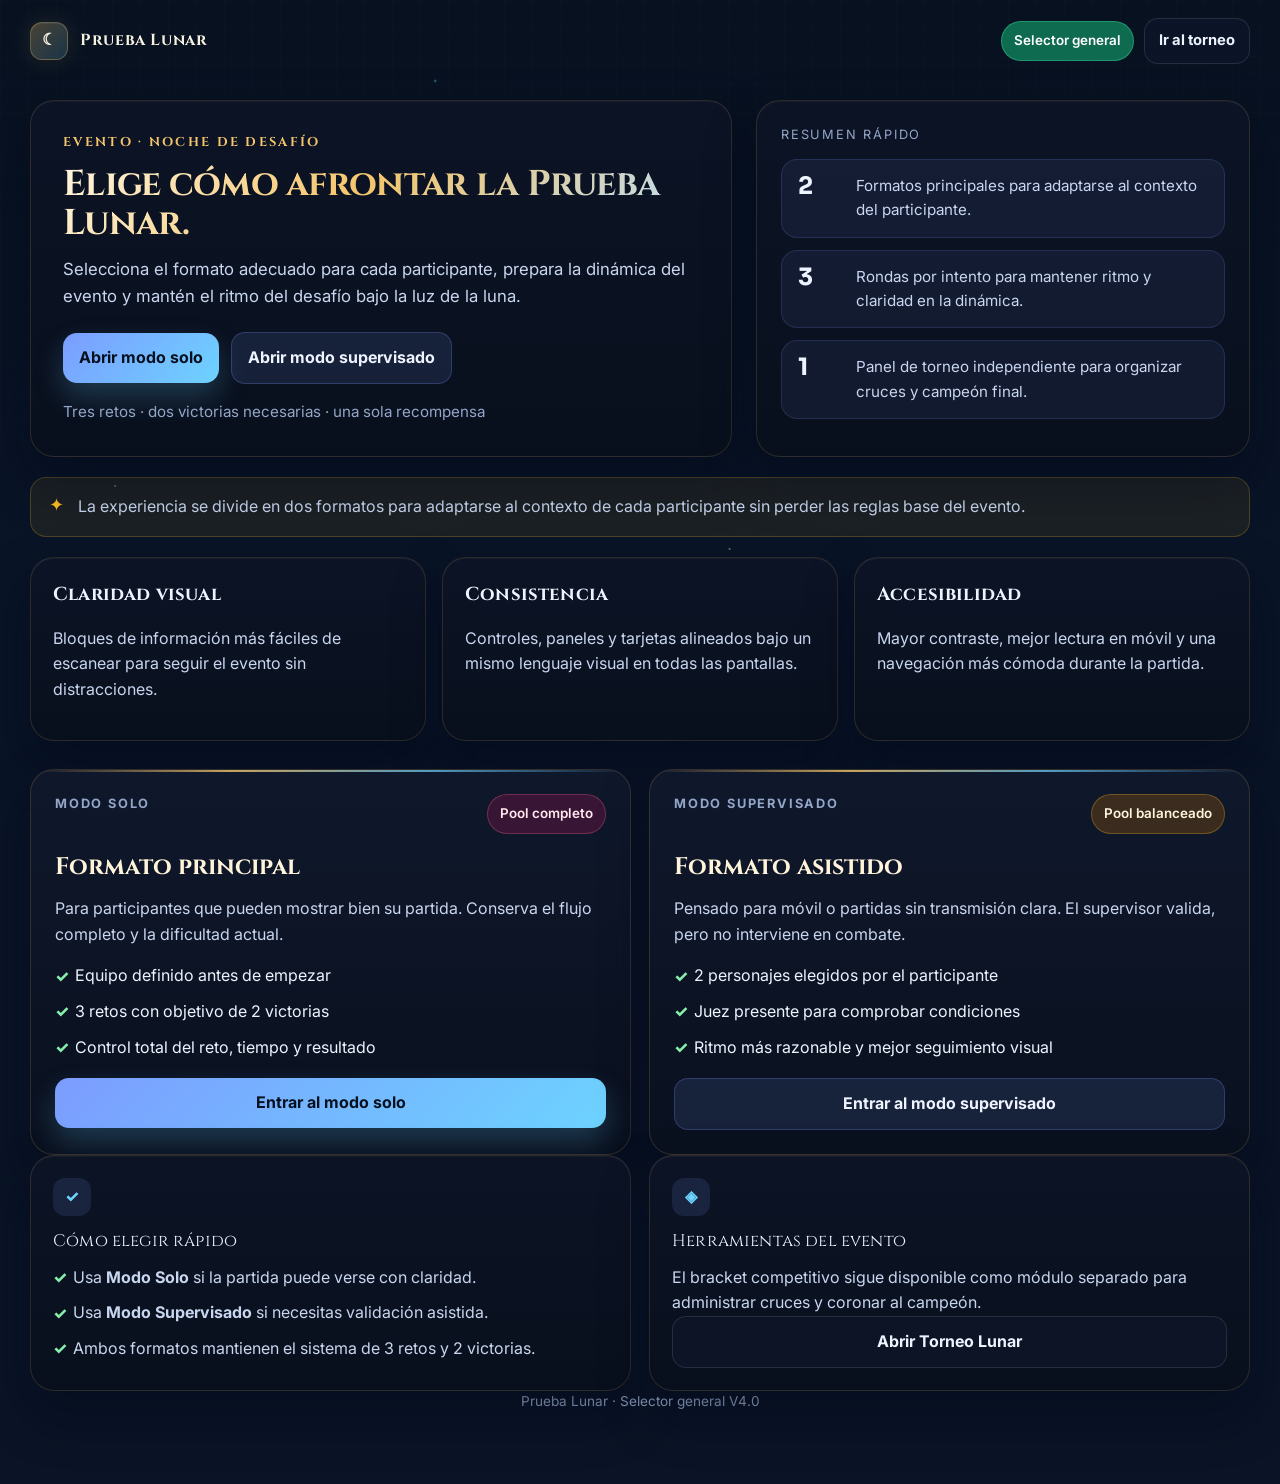
==== commit 81f1637c: "Update index.html" ====
--- a/index.html
+++ b/index.html
@@ -138,7 +138,7 @@
         </div>
       </section>
 
-      <footer class="footer">Prueba Lunar · Selector general</footer>
+      <footer class="footer">Prueba Lunar · Selector general V4.0</footer>
     </main>
   </div>
 </body>
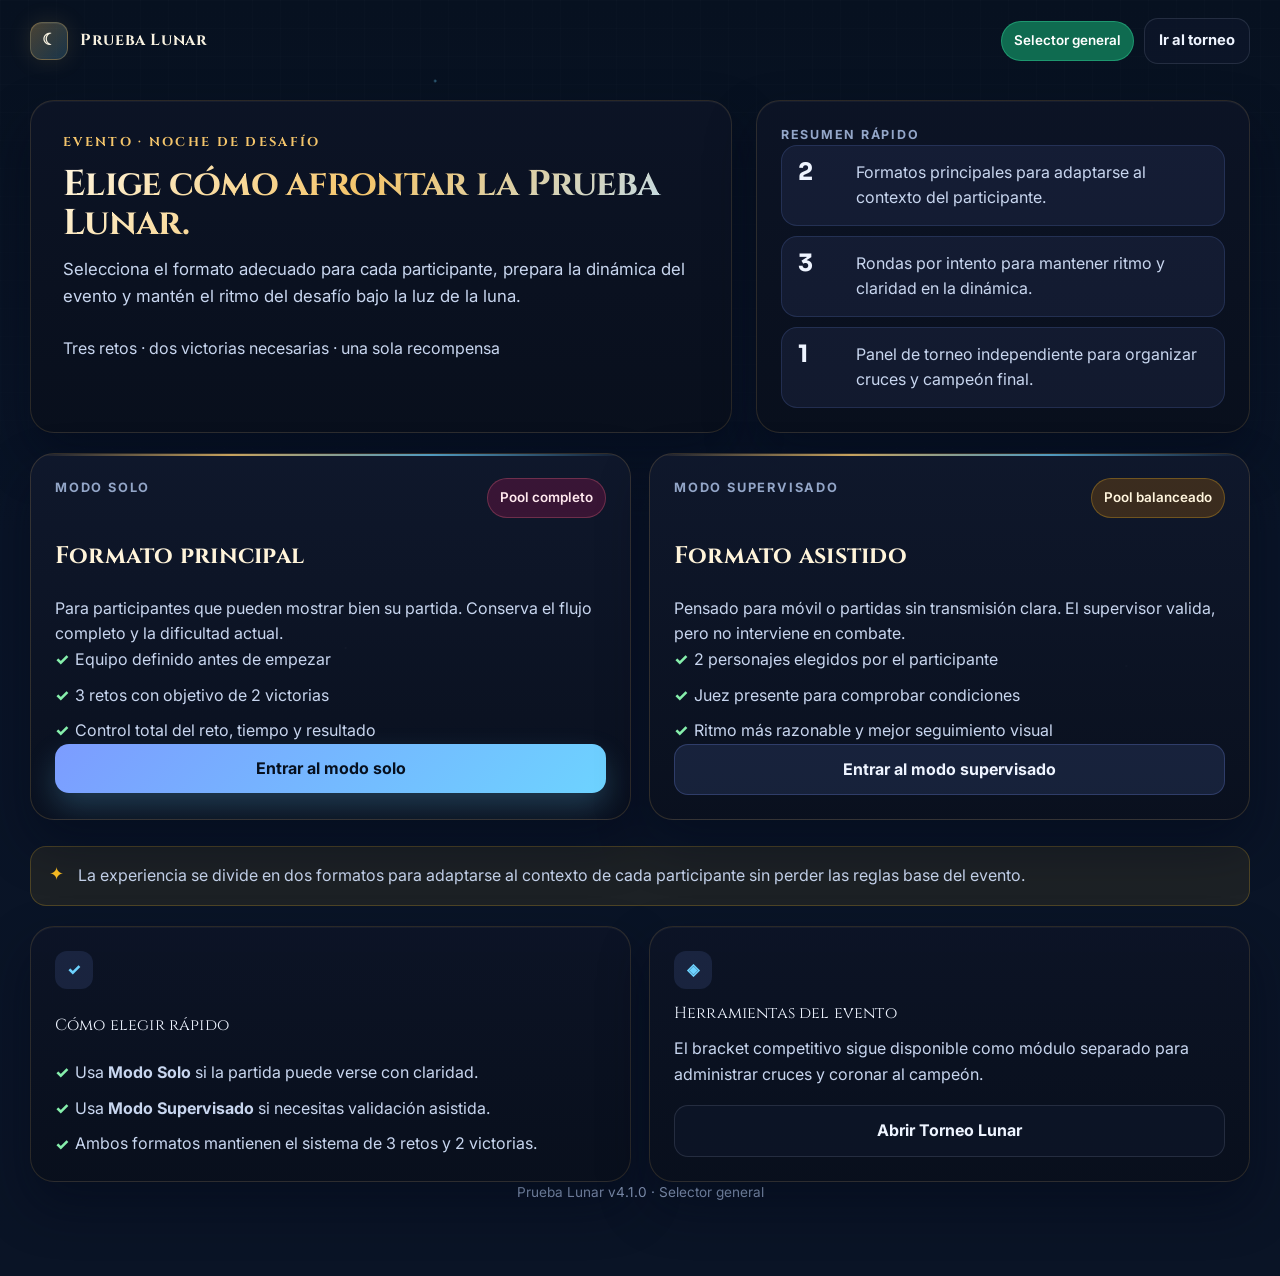
==== commit 655ac68c: "Modularize CSS/JS, add features & update README Reorganize and modularize front-end assets and docs:" ====
--- a/index.html
+++ b/index.html
@@ -7,8 +7,13 @@
   <title>Prueba Lunar | Selector de modos</title>
   <link rel="preconnect" href="https://fonts.googleapis.com">
   <link rel="preconnect" href="https://fonts.gstatic.com" crossorigin>
-  <link href="https://fonts.googleapis.com/css2?family=Cinzel:wght@500;600;700;800&family=Inter:wght@400;500;600;700;800&family=Sora:wght@500;600;700;800&display=swap" rel="stylesheet">
-  <link rel="stylesheet" href="assets/css/modern.css">
+  <link
+    href="https://fonts.googleapis.com/css2?family=Cinzel:wght@500;600;700;800&family=Inter:wght@400;500;600;700;800&family=Sora:wght@500;600;700;800&display=swap"
+    rel="stylesheet">
+  <link rel="stylesheet" href="assets/css/base.css">
+  <link rel="stylesheet" href="assets/css/layout.css">
+  <link rel="stylesheet" href="assets/css/components.css">
+  <link rel="stylesheet" href="assets/css/modes.css">
 </head>
 
 <body class="landing-body">
@@ -33,11 +38,7 @@
             Selecciona el formato adecuado para cada participante, prepara la dinámica del evento y mantén
             el ritmo del desafío bajo la luz de la luna.
           </p>
-          <div class="hero-actions">
-            <a class="btn btn-primary" href="solo.html">Abrir modo solo</a>
-            <a class="btn btn-secondary" href="supervisado.html">Abrir modo supervisado</a>
-          </div>
-          <p class="hero-note">Tres retos · dos victorias necesarias · una sola recompensa</p>
+          <p class="hero-note"><br>Tres retos · dos victorias necesarias · una sola recompensa</p>
         </div>
 
         <aside class="hero-panel">
@@ -57,26 +58,6 @@
             </div>
           </div>
         </aside>
-      </section>
-
-      <div class="warning-box">
-        <span class="warning-symbol" aria-hidden="true">✦</span>
-        <span>La experiencia se divide en dos formatos para adaptarse al contexto de cada participante sin perder las reglas base del evento.</span>
-      </div>
-
-      <section class="feature-grid three-cols">
-        <article class="feature-card">
-          <h3>Claridad visual</h3>
-          <p>Bloques de información más fáciles de escanear para seguir el evento sin distracciones.</p>
-        </article>
-        <article class="feature-card">
-          <h3>Consistencia</h3>
-          <p>Controles, paneles y tarjetas alineados bajo un mismo lenguaje visual en todas las pantallas.</p>
-        </article>
-        <article class="feature-card">
-          <h3>Accesibilidad</h3>
-          <p>Mayor contraste, mejor lectura en móvil y una navegación más cómoda durante la partida.</p>
-        </article>
       </section>
 
       <section class="mode-selector-grid">
@@ -114,6 +95,12 @@
           <a class="btn btn-secondary mode-selector-btn" href="supervisado.html">Entrar al modo supervisado</a>
         </article>
       </section>
+      <br>
+      <div class="warning-box">
+        <span class="warning-symbol" aria-hidden="true">✦</span>
+        <span>La experiencia se divide en dos formatos para adaptarse al contexto de cada participante sin perder las
+          reglas base del evento.</span>
+      </div>
 
       <section class="selector-support-grid">
         <div class="panel-card">
@@ -138,7 +125,7 @@
         </div>
       </section>
 
-      <footer class="footer">Prueba Lunar · Selector general V4.0</footer>
+      <footer class="footer">Prueba Lunar v4.1.0 · Selector general</footer>
     </main>
   </div>
 </body>
--- a/assets/css/base.css
+++ b/assets/css/base.css
@@ -0,0 +1,152 @@
+*,
+*::before,
+*::after {
+  box-sizing: border-box;
+}
+
+:root {
+  color-scheme: dark;
+  --bg: #071120;
+  --bg-alt: #0b1730;
+  --surface: rgba(15, 23, 42, 0.84);
+  --surface-strong: #111c34;
+  --surface-alt: #162545;
+  --line: rgba(148, 163, 184, 0.18);
+  --line-strong: rgba(124, 156, 255, 0.32);
+  --text: #eef4ff;
+  --text-soft: #c8d6ef;
+  --text-muted: #93a6c8;
+  --text2: #c8d6ef;
+  --text3: #93a6c8;
+  --primary: #7c9cff;
+  --primary-2: #6dd3ff;
+  --accent: #9d7bff;
+  --gold: #f4c56b;
+  --success: #34d399;
+  --danger: #fb7185;
+  --warning: #fbbf24;
+  --win: #34d399;
+  --lose: #fb7185;
+  --shadow: 0 24px 50px rgba(2, 6, 23, 0.42);
+  --radius-xl: 24px;
+  --radius-lg: 20px;
+  --radius-md: 16px;
+  --radius-sm: 12px;
+  --max-width: 1220px;
+}
+
+html {
+  scroll-behavior: smooth;
+}
+
+body {
+  margin: 0;
+  min-height: 100vh;
+  font-family: 'Inter', sans-serif;
+  background:
+    radial-gradient(circle at 12% 8%, rgba(244, 197, 107, 0.16), transparent 0 24%),
+    radial-gradient(circle at 85% 2%, rgba(157, 123, 255, 0.18), transparent 0 26%),
+    radial-gradient(circle at 50% 0%, rgba(109, 211, 255, 0.12), transparent 0 30%),
+    linear-gradient(180deg, #071120 0%, #091427 42%, #0a1426 100%);
+  color: var(--text);
+  line-height: 1.6;
+}
+
+body::before {
+  content: '';
+  position: fixed;
+  inset: 0;
+  background-image:
+    linear-gradient(rgba(255, 255, 255, 0.018) 1px, transparent 1px),
+    linear-gradient(90deg, rgba(255, 255, 255, 0.018) 1px, transparent 1px);
+  background-size: 28px 28px;
+  mask-image: linear-gradient(180deg, rgba(0, 0, 0, 0.58), transparent);
+  pointer-events: none;
+  z-index: 0;
+}
+
+body::after {
+  content: '';
+  position: fixed;
+  inset: 0;
+  pointer-events: none;
+  z-index: 0;
+  opacity: 0.95;
+  background-image:
+    radial-gradient(2px 2px at 14% 18%, rgba(255, 255, 255, 0.82), transparent 100%),
+    radial-gradient(1.5px 1.5px at 27% 72%, rgba(255, 255, 255, 0.55), transparent 100%),
+    radial-gradient(2px 2px at 46% 28%, rgba(244, 197, 107, 0.68), transparent 100%),
+    radial-gradient(1.5px 1.5px at 63% 14%, rgba(109, 211, 255, 0.7), transparent 100%),
+    radial-gradient(2px 2px at 81% 34%, rgba(255, 255, 255, 0.72), transparent 100%),
+    radial-gradient(1.5px 1.5px at 74% 78%, rgba(244, 197, 107, 0.52), transparent 100%),
+    radial-gradient(1.5px 1.5px at 9% 54%, rgba(255, 255, 255, 0.5), transparent 100%),
+    radial-gradient(2px 2px at 34% 9%, rgba(109, 211, 255, 0.52), transparent 100%),
+    radial-gradient(1.5px 1.5px at 57% 61%, rgba(255, 255, 255, 0.56), transparent 100%),
+    radial-gradient(2px 2px at 90% 12%, rgba(244, 197, 107, 0.62), transparent 100%),
+    radial-gradient(1.5px 1.5px at 88% 74%, rgba(255, 255, 255, 0.46), transparent 100%),
+    radial-gradient(2px 2px at 19% 86%, rgba(244, 197, 107, 0.44), transparent 100%);
+  filter: drop-shadow(0 0 4px rgba(255, 255, 255, 0.12));
+  animation: lunarTwinkle 4.8s ease-in-out infinite alternate, starDrift 18s ease-in-out infinite alternate;
+}
+
+a {
+  color: inherit;
+  text-decoration: none;
+}
+
+button,
+input,
+select,
+textarea {
+  font: inherit;
+}
+
+small {
+  font-size: 0.72em;
+}
+
+.sr-only {
+  position: absolute;
+  width: 1px;
+  height: 1px;
+  overflow: hidden;
+  white-space: nowrap;
+  clip: rect(0, 0, 0, 0);
+  clip-path: inset(50%);
+}
+
+:focus-visible {
+  outline: 3px solid rgba(109, 211, 255, 0.7);
+  outline-offset: 3px;
+}
+
+@keyframes lunarTwinkle {
+  0% {
+    opacity: 0.52;
+    filter: brightness(0.95);
+  }
+
+  50% {
+    opacity: 0.96;
+    filter: brightness(1.18);
+  }
+
+  100% {
+    opacity: 0.62;
+    filter: brightness(1.02);
+  }
+}
+
+@keyframes starDrift {
+  0% {
+    transform: translateY(0px) translateX(0px) scale(1);
+  }
+
+  50% {
+    transform: translateY(-6px) translateX(4px) scale(1.01);
+  }
+
+  100% {
+    transform: translateY(4px) translateX(-3px) scale(0.99);
+  }
+}
--- a/assets/css/layout.css
+++ b/assets/css/layout.css
@@ -0,0 +1,202 @@
+.site-shell {
+  position: relative;
+  z-index: 1;
+}
+
+.topbar {
+  width: min(var(--max-width), calc(100% - 32px));
+  margin: 0 auto;
+  padding: 18px 0 8px;
+  display: flex;
+  align-items: center;
+  justify-content: space-between;
+  gap: 16px;
+  flex-wrap: wrap;
+}
+
+.topbar-actions {
+  display: flex;
+  align-items: center;
+  gap: 10px;
+  flex-wrap: wrap;
+}
+
+.page-wrap {
+  width: min(var(--max-width), calc(100% - 32px));
+  margin: 0 auto;
+  padding: 18px 0 72px;
+}
+
+.page-dashboard {
+  padding-bottom: 88px;
+}
+
+.hero {
+  display: grid;
+  gap: 24px;
+  align-items: stretch;
+  margin: 10px 0 20px;
+}
+
+.hero-landing {
+  grid-template-columns: 1.35fr 0.95fr;
+}
+
+.hero-dashboard {
+  grid-template-columns: 1.45fr 0.85fr;
+}
+
+.hero-copy {
+  padding: 32px;
+}
+
+.hero-panel {
+  padding: 24px;
+}
+
+.feature-grid {
+  display: grid;
+  gap: 16px;
+  margin: 20px 0 28px;
+}
+
+.feature-grid.three-cols {
+  grid-template-columns: repeat(3, minmax(0, 1fr));
+}
+
+.mode-selector-grid,
+.selector-support-grid,
+.dashboard-grid,
+.experience-grid,
+.tournament-layout {
+  display: grid;
+  gap: 18px;
+}
+
+.mode-selector-grid,
+.selector-support-grid,
+.dashboard-grid {
+  grid-template-columns: repeat(2, minmax(0, 1fr));
+}
+
+.experience-grid {
+  grid-template-columns: 0.9fr 1.1fr;
+  align-items: start;
+  margin-top: 18px;
+}
+
+.tournament-layout {
+  grid-template-columns: 380px 1fr;
+  align-items: start;
+  margin-top: 18px;
+}
+
+.section-heading {
+  display: flex;
+  justify-content: space-between;
+  gap: 12px;
+  align-items: center;
+  margin-bottom: 14px;
+}
+
+.controls {
+  display: flex;
+  gap: 10px;
+  flex-wrap: wrap;
+}
+
+.select-wrap {
+  flex: 1 1 220px;
+}
+
+.time-section {
+  display: grid;
+  grid-template-columns: 220px 1fr;
+  gap: 14px;
+  margin-bottom: 18px;
+}
+
+.result-btns {
+  display: grid;
+  grid-template-columns: repeat(2, minmax(0, 1fr));
+  gap: 12px;
+  margin-top: 16px;
+}
+
+.progress-dots {
+  display: flex;
+  justify-content: center;
+  gap: 10px;
+  margin-top: 18px;
+}
+
+.bracket-container {
+  display: flex;
+  gap: 18px;
+  overflow-x: auto;
+  padding: 4px 2px 10px;
+}
+
+.round-column {
+  min-width: 260px;
+  display: grid;
+  gap: 14px;
+}
+
+@media (max-width: 1080px) {
+  .hero-landing,
+  .hero-dashboard,
+  .experience-grid,
+  .tournament-layout {
+    grid-template-columns: 1fr;
+  }
+
+  .scoreboard {
+    grid-template-columns: 1fr;
+    text-align: center;
+  }
+
+  .rounds-row {
+    justify-content: center;
+  }
+
+  .status-box {
+    align-items: center;
+    text-align: center;
+  }
+}
+
+@media (max-width: 760px) {
+  .feature-grid.three-cols,
+  .mode-selector-grid,
+  .selector-support-grid,
+  .dashboard-grid {
+    grid-template-columns: 1fr;
+  }
+
+  .time-section,
+  .result-btns {
+    grid-template-columns: 1fr;
+  }
+}
+
+@media (max-width: 560px) {
+  .page-wrap,
+  .topbar {
+    width: min(var(--max-width), calc(100% - 20px));
+  }
+
+  .controls,
+  .modal-actions,
+  .participant-actions,
+  .topbar-actions {
+    flex-direction: column;
+    align-items: stretch;
+  }
+
+  .btn,
+  .btn-win,
+  .btn-lose {
+    width: 100%;
+  }
+}
--- a/assets/css/components.css
+++ b/assets/css/components.css
@@ -0,0 +1,1100 @@
+.brand {
+  display: inline-flex;
+  align-items: center;
+  gap: 12px;
+  font-family: 'Cinzel', serif;
+  font-weight: 700;
+  letter-spacing: 0.04em;
+  color: #f7f1e0;
+}
+
+.brand-mark {
+  width: 38px;
+  height: 38px;
+  display: grid;
+  place-items: center;
+  border-radius: 12px;
+  background: linear-gradient(135deg, rgba(244, 197, 107, 0.28), rgba(109, 211, 255, 0.18));
+  border: 1px solid rgba(244, 197, 107, 0.28);
+  box-shadow: inset 0 1px 0 rgba(255, 255, 255, 0.06), 0 0 24px rgba(244, 197, 107, 0.12);
+}
+
+.hero-copy,
+.hero-panel,
+.panel-card,
+.feature-card,
+.scoreboard,
+.roulette-panel,
+.challenge-card,
+.controls-panel,
+.global-rules-box,
+.result-banner,
+.modal {
+  position: relative;
+  overflow: hidden;
+  background: linear-gradient(180deg, rgba(13, 20, 38, 0.92), rgba(9, 15, 28, 0.94));
+  border: 1px solid rgba(244, 197, 107, 0.14);
+  border-radius: var(--radius-xl);
+  box-shadow: var(--shadow), inset 0 1px 0 rgba(255, 255, 255, 0.04);
+  backdrop-filter: blur(12px);
+}
+
+.hero-copy::before,
+.hero-panel::before,
+.panel-card::before,
+.feature-card::before,
+.scoreboard::before,
+.roulette-panel::before,
+.challenge-card::before,
+.controls-panel::before,
+.global-rules-box::before,
+.result-banner::before,
+.modal::before {
+  content: '';
+  position: absolute;
+  inset: 0;
+  background:
+    radial-gradient(circle at top right, rgba(244, 197, 107, 0.08), transparent 0 28%),
+    radial-gradient(circle at bottom left, rgba(109, 211, 255, 0.06), transparent 0 30%);
+  pointer-events: none;
+}
+
+.panel-card,
+.feature-card {
+  padding: 24px;
+}
+
+.panel-card {
+  display: flex;
+  flex-direction: column;
+  gap: 12px;
+}
+
+.feature-card {
+  display: flex;
+  flex-direction: column;
+  gap: 8px;
+}
+
+.eyebrow {
+  margin: 0 0 12px;
+  color: #f4c56b;
+  font-family: 'Cinzel', serif;
+  font-size: 0.8rem;
+  font-weight: 700;
+  letter-spacing: 0.18em;
+  text-transform: uppercase;
+}
+
+.hero-title {
+  margin: 0 0 14px;
+  font-family: 'Cinzel', serif;
+  font-size: clamp(2.2rem, 2.8vw, 3.3rem);
+  line-height: 1.08;
+  letter-spacing: -0.02em;
+  color: transparent;
+  background: linear-gradient(135deg, #fff6df 0%, #f4c56b 45%, #b9dfff 100%);
+  -webkit-background-clip: text;
+  background-clip: text;
+}
+
+.hero-text {
+  margin: 0;
+  max-width: 62ch;
+  color: var(--text-soft);
+  font-size: 1.05rem;
+}
+
+.hero-actions {
+  display: flex;
+  align-items: center;
+  flex-wrap: wrap;
+  gap: 12px;
+  margin-top: 22px;
+}
+
+.hero-note,
+.mode-selector-copy,
+.empty-state,
+.status-note {
+  margin: 0;
+  color: var(--text-soft);
+}
+
+.feature-card p,
+.panel-card p {
+  margin: 0;
+}
+
+.panel-kicker,
+.global-rules-title,
+.status-title,
+.score-caption,
+.conditions-title,
+.time-limit-title,
+.timer-label,
+.round-title,
+.champion-title,
+.modal-title,
+.live-shortcuts-title,
+.count-pill {
+  color: var(--text-muted);
+  font-size: 0.78rem;
+  font-weight: 700;
+  letter-spacing: 0.14em;
+  text-transform: uppercase;
+}
+
+.panel-title,
+.feature-card h3,
+.section-title,
+.mode-selector-title,
+.challenge-name,
+.roulette-title,
+.enemy-name,
+.champion-name {
+  font-family: 'Cinzel', serif;
+  letter-spacing: 0.01em;
+}
+
+.panel-title,
+.feature-card h3,
+.section-title {
+  margin: 0 0 10px;
+}
+
+.status-chip,
+.prize-pill,
+.mode-badge,
+.type-tag,
+.diff-badge,
+.count-pill {
+  display: inline-flex;
+  align-items: center;
+  gap: 8px;
+  padding: 8px 12px;
+  border-radius: 999px;
+  font-size: 0.84rem;
+  font-weight: 600;
+}
+
+.status-chip {
+  background: rgba(124, 156, 255, 0.12);
+  border: 1px solid rgba(124, 156, 255, 0.22);
+  color: var(--primary-2);
+}
+
+.status-chip-live {
+  background: #0f6b50;
+  border-color: rgba(52, 211, 153, 0.42);
+  color: #ffffff;
+}
+
+.prize-pill {
+  background: linear-gradient(135deg, rgba(124, 156, 255, 0.18), rgba(109, 211, 255, 0.12));
+  border: 1px solid var(--line-strong);
+  color: var(--text);
+}
+
+.mode-badge {
+  background: #7a4d0b;
+  border: 1px solid rgba(244, 197, 107, 0.34);
+  color: #ffffff;
+}
+
+.count-pill {
+  background: rgba(124, 156, 255, 0.12);
+  border: 1px solid rgba(124, 156, 255, 0.22);
+  color: var(--text);
+}
+
+.btn,
+.btn-win,
+.btn-lose,
+.match-btn,
+.edit-btn,
+.player-remove {
+  transition: transform 0.18s ease, box-shadow 0.18s ease, opacity 0.18s ease, background 0.18s ease;
+}
+
+.btn {
+  display: inline-flex;
+  align-items: center;
+  justify-content: center;
+  gap: 8px;
+  padding: 12px 16px;
+  border: 0;
+  border-radius: 14px;
+  font-weight: 700;
+  cursor: pointer;
+}
+
+.btn:hover,
+.btn-win:hover,
+.btn-lose:hover,
+.match-btn:hover,
+.edit-btn:hover {
+  transform: translateY(-1px);
+}
+
+.btn:disabled,
+.btn-win:disabled,
+.btn-lose:disabled {
+  opacity: 0.6;
+  cursor: not-allowed;
+  transform: none;
+}
+
+.btn-primary,
+.btn-gold {
+  background: linear-gradient(135deg, var(--primary), var(--primary-2));
+  color: #06101f;
+  box-shadow: 0 14px 30px rgba(109, 211, 255, 0.22);
+}
+
+.btn-secondary {
+  background: rgba(124, 156, 255, 0.12);
+  border: 1px solid rgba(124, 156, 255, 0.24);
+  color: var(--text);
+}
+
+.btn-ghost {
+  background: rgba(15, 23, 42, 0.72);
+  border: 1px solid var(--line);
+  color: var(--text);
+}
+
+.btn-sm {
+  padding: 10px 14px;
+  font-size: 0.92rem;
+}
+
+.warning-box,
+.info-banner {
+  display: flex;
+  align-items: flex-start;
+  gap: 14px;
+  margin-bottom: 20px;
+  padding: 16px 18px;
+  border-radius: 16px;
+  border: 1px solid rgba(251, 191, 36, 0.22);
+  background: rgba(251, 191, 36, 0.08);
+  color: var(--text-soft);
+}
+
+.warning-symbol,
+.info-banner-icon {
+  color: var(--warning);
+  font-size: 1.1rem;
+  line-height: 1.2;
+}
+
+.metric-list,
+.mode-selector-list,
+.selector-rules-list,
+.global-rules-list,
+.check-list,
+.live-shortcuts-list,
+.players-list {
+  display: grid;
+  gap: 10px;
+}
+
+.players-list {
+  list-style: none;
+  padding: 0;
+  margin: 0;
+}
+
+.metric-card,
+.match-player,
+.players-list li {
+  display: flex;
+  align-items: flex-start;
+  justify-content: space-between;
+  gap: 14px;
+  padding: 14px 16px;
+  border-radius: 16px;
+  background: rgba(124, 156, 255, 0.08);
+  border: 1px solid rgba(124, 156, 255, 0.16);
+}
+
+.metric-card strong {
+  min-width: 44px;
+  font-family: 'Sora', sans-serif;
+  font-size: 1.5rem;
+  line-height: 1;
+}
+
+.metric-card span,
+.selector-rules-list li,
+.global-rules-list li,
+.check-list li,
+.live-shortcuts-list li,
+.mode-selector-list li,
+.conditions li {
+  color: var(--text-soft);
+}
+
+.mode-selector-card {
+  position: relative;
+  overflow: hidden;
+  padding: 24px;
+  border-radius: var(--radius-xl);
+  border: 1px solid rgba(244, 197, 107, 0.16);
+  background: linear-gradient(180deg, rgba(16, 24, 44, 0.94), rgba(10, 16, 30, 0.94));
+  box-shadow: var(--shadow);
+}
+
+.mode-selector-card::before {
+  content: '';
+  position: absolute;
+  inset: 0 0 auto 0;
+  height: 2px;
+  background: linear-gradient(90deg, transparent, rgba(244, 197, 107, 0.8), rgba(109, 211, 255, 0.7), transparent);
+}
+
+.mode-selector-card::after {
+  content: '';
+  position: absolute;
+  inset: 0;
+  background: radial-gradient(circle at top right, rgba(109, 211, 255, 0.14), transparent 0 36%);
+  pointer-events: none;
+}
+
+.mode-selector-card-alt::after {
+  background: radial-gradient(circle at top right, rgba(157, 123, 255, 0.15), transparent 0 36%);
+}
+
+.mode-selector-top {
+  display: flex;
+  justify-content: space-between;
+  gap: 12px;
+  flex-wrap: wrap;
+  margin-bottom: 14px;
+}
+
+.mode-selector-label {
+  color: var(--text-muted);
+  font-size: 0.8rem;
+  font-weight: 700;
+  letter-spacing: 0.14em;
+  text-transform: uppercase;
+}
+
+.mode-selector-title,
+.challenge-name {
+  color: #fff4da;
+}
+
+.mode-selector-list,
+.selector-rules-list,
+.global-rules-list,
+.check-list,
+.live-shortcuts-list,
+.conditions ul {
+  list-style: none;
+  padding: 0;
+  margin: 0;
+}
+
+.mode-selector-list li,
+.selector-rules-list li,
+.check-list li,
+.global-rules-list li,
+.live-shortcuts-list li,
+.conditions li {
+  position: relative;
+  padding-left: 20px;
+}
+
+.mode-selector-list li::before,
+.selector-rules-list li::before,
+.check-list li::before,
+.global-rules-list li::before,
+.live-shortcuts-list li::before {
+  content: '✓';
+  position: absolute;
+  left: 0;
+  top: 0.02rem;
+  color: #86efac;
+  font-weight: 800;
+}
+
+.panel-icon {
+  width: 38px;
+  height: 38px;
+  display: grid;
+  place-items: center;
+  border-radius: 12px;
+  margin-bottom: 12px;
+  background: rgba(124, 156, 255, 0.12);
+  color: var(--primary-2);
+  font-weight: 800;
+}
+
+.mode-selector-btn,
+.selector-secondary-btn {
+  width: 100%;
+}
+
+.selector-actions-card {
+  display: flex;
+  flex-direction: column;
+  justify-content: space-between;
+}
+
+.scoreboard {
+  display: grid;
+  grid-template-columns: 1fr auto 1fr;
+  align-items: center;
+  gap: 16px;
+  padding: 20px;
+  margin: 18px 0;
+}
+
+.rounds-row {
+  display: flex;
+  align-items: center;
+  gap: 10px;
+  flex-wrap: wrap;
+}
+
+.round-orb {
+  width: 58px;
+  height: 58px;
+  border-radius: 50%;
+  display: grid;
+  place-items: center;
+  background: rgba(124, 156, 255, 0.06);
+  border: 1px solid var(--line);
+  text-align: center;
+}
+
+.round-orb.active {
+  border-color: var(--primary-2);
+  box-shadow: 0 0 0 3px rgba(109, 211, 255, 0.12);
+}
+
+.round-orb.won {
+  background: rgba(52, 211, 153, 0.12);
+  border-color: rgba(52, 211, 153, 0.42);
+}
+
+.round-orb.lost {
+  background: rgba(251, 113, 133, 0.12);
+  border-color: rgba(251, 113, 133, 0.42);
+}
+
+.orb-icon {
+  display: block;
+  font-family: 'Sora', sans-serif;
+  font-size: 1.05rem;
+  font-weight: 700;
+}
+
+.orb-label {
+  display: block;
+  font-size: 0.55rem;
+  color: var(--text-muted);
+  letter-spacing: 0.12em;
+}
+
+.score-center {
+  text-align: center;
+}
+
+.score-nums,
+.time-limit-value,
+.timer-display {
+  font-family: 'Sora', sans-serif;
+}
+
+.score-nums {
+  font-size: clamp(1.7rem, 2vw, 2rem);
+  line-height: 1.1;
+}
+
+.score-needed {
+  margin-top: 6px;
+  color: var(--text-soft);
+  font-size: 0.94rem;
+}
+
+.status-box {
+  display: flex;
+  flex-direction: column;
+  gap: 6px;
+  align-items: flex-end;
+  text-align: right;
+}
+
+.status-label {
+  font-size: 1.05rem;
+  font-weight: 700;
+}
+
+select,
+.form-input,
+.form-textarea {
+  width: 100%;
+  border-radius: 14px;
+  border: 1px solid var(--line);
+  background: rgba(9, 15, 28, 0.82);
+  color: var(--text);
+}
+
+select {
+  padding: 13px 14px;
+  appearance: none;
+  background-image:
+    linear-gradient(45deg, transparent 50%, var(--primary-2) 50%),
+    linear-gradient(135deg, var(--primary-2) 50%, transparent 50%);
+  background-position:
+    calc(100% - 18px) calc(50% - 2px),
+    calc(100% - 12px) calc(50% - 2px);
+  background-size: 6px 6px, 6px 6px;
+  background-repeat: no-repeat;
+  padding-right: 36px;
+}
+
+.roulette-panel,
+.timer-box,
+.time-limit-box,
+.conditions,
+.match-card {
+  padding: 18px;
+}
+
+.challenge-card {
+  padding: 0;
+}
+
+.card-body {
+  padding: 18px;
+}
+
+.roulette-heading {
+  text-align: center;
+  margin-bottom: 14px;
+}
+
+.roulette-title {
+  font-size: 1.1rem;
+  margin-bottom: 4px;
+  color: #fff0cc;
+}
+
+.roulette-subtitle {
+  color: var(--text-soft);
+  font-size: 0.95rem;
+}
+
+.roulette-stage {
+  position: relative;
+  display: flex;
+  justify-content: center;
+  padding-top: 14px;
+}
+
+.roulette-pointer {
+  position: absolute;
+  top: -6px;
+  left: 50%;
+  transform: translateX(-50%);
+  color: var(--gold);
+  font-size: 1.4rem;
+  z-index: 3;
+}
+
+.roulette-wheel-shell {
+  width: min(360px, 80vw);
+  aspect-ratio: 1;
+  padding: 12px;
+  border-radius: 50%;
+  background: radial-gradient(circle at center, rgba(124, 156, 255, 0.12), rgba(10, 16, 30, 0.35) 60%, transparent 72%);
+}
+
+.roulette-wheel {
+  --roulette-radius: clamp(104px, 15vw, 134px);
+  position: relative;
+  width: 100%;
+  height: 100%;
+  border-radius: 50%;
+  overflow: hidden;
+  border: 2px solid rgba(124, 156, 255, 0.28);
+  background: radial-gradient(circle at center, rgba(8, 13, 25, 0.9), rgba(9, 14, 27, 0.98));
+  box-shadow: inset 0 0 32px rgba(0, 0, 0, 0.34);
+}
+
+.roulette-label {
+  position: absolute;
+  left: 50%;
+  top: 50%;
+  z-index: 2;
+}
+
+.roulette-emoji {
+  width: 40px;
+  height: 40px;
+  display: inline-flex;
+  align-items: center;
+  justify-content: center;
+  border-radius: 50%;
+  background: rgba(7, 11, 24, 0.84);
+  border: 1px solid rgba(255, 255, 255, 0.16);
+  box-shadow: 0 10px 20px rgba(2, 6, 23, 0.35);
+  font-size: 1.2rem;
+}
+
+.roulette-label.is-selected .roulette-emoji {
+  border-color: var(--gold);
+  box-shadow: 0 0 0 3px rgba(244, 197, 107, 0.12);
+}
+
+.roulette-center {
+  position: absolute;
+  inset: 50%;
+  transform: translate(-50%, -50%);
+  width: 82px;
+  height: 82px;
+  display: grid;
+  place-items: center;
+  border-radius: 50%;
+  background: linear-gradient(135deg, rgba(124, 156, 255, 0.18), rgba(109, 211, 255, 0.12));
+  border: 1px solid rgba(109, 211, 255, 0.35);
+  font-size: 1.9rem;
+  z-index: 3;
+  transition: transform 0.25s ease, box-shadow 0.25s ease;
+}
+
+.roulette-center.winner-reveal {
+  transform: translate(-50%, -50%) scale(1.08);
+  box-shadow: 0 0 0 6px rgba(244, 197, 107, 0.14);
+}
+
+.card-header {
+  display: flex;
+  align-items: center;
+  gap: 10px;
+  flex-wrap: wrap;
+  padding: 16px 18px;
+  border-bottom: 1px solid var(--line);
+  background: rgba(124, 156, 255, 0.05);
+}
+
+.round-badge {
+  width: 38px;
+  height: 38px;
+  display: grid;
+  place-items: center;
+  border-radius: 12px;
+  background: linear-gradient(135deg, var(--primary), var(--primary-2));
+  color: #06101f;
+  font-family: 'Sora', sans-serif;
+  font-weight: 700;
+}
+
+.type-tag,
+.diff-badge {
+  border: 1px solid transparent;
+}
+
+.tag-combat {
+  background: rgba(190, 24, 93, 0.24);
+  border-color: rgba(251, 113, 133, 0.28);
+  color: #fff1f5;
+}
+
+.tag-nohit {
+  background: rgba(3, 105, 161, 0.26);
+  border-color: rgba(109, 211, 255, 0.28);
+  color: #effbff;
+}
+
+.tag-restriction {
+  background: rgba(161, 98, 7, 0.3);
+  border-color: rgba(244, 197, 107, 0.28);
+  color: #fff6e1;
+}
+
+.tag-speedrun {
+  background: #0f6b50;
+  border-color: rgba(52, 211, 153, 0.34);
+  color: #ffffff;
+}
+
+.diff-medio {
+  background: rgba(67, 97, 238, 0.28);
+  border-color: rgba(124, 156, 255, 0.28);
+  color: #eef3ff;
+}
+
+.diff-dificil {
+  background: rgba(161, 98, 7, 0.3);
+  border-color: rgba(251, 191, 36, 0.28);
+  color: #fff5dd;
+}
+
+.diff-extremo {
+  background: rgba(190, 24, 93, 0.24);
+  border-color: rgba(251, 113, 133, 0.28);
+  color: #ffe8ee;
+}
+
+.edit-btn {
+  margin-left: auto;
+  padding: 9px 12px;
+  border-radius: 12px;
+  border: 1px solid var(--line);
+  background: rgba(9, 15, 28, 0.75);
+  color: var(--text-soft);
+  cursor: pointer;
+}
+
+.enemy-banner {
+  display: flex;
+  align-items: center;
+  gap: 14px;
+  padding: 14px 16px;
+  margin-bottom: 16px;
+  border-radius: 16px;
+  background: rgba(124, 156, 255, 0.08);
+  border: 1px solid rgba(124, 156, 255, 0.16);
+}
+
+.enemy-icon {
+  width: 48px;
+  height: 48px;
+  display: grid;
+  place-items: center;
+  border-radius: 14px;
+  background: rgba(7, 11, 24, 0.7);
+  font-size: 1.4rem;
+  flex-shrink: 0;
+}
+
+.enemy-region {
+  color: var(--text-muted);
+  font-size: 0.88rem;
+}
+
+.mechanic-tip {
+  display: flex;
+  align-items: flex-start;
+  gap: 10px;
+  padding: 12px 14px;
+  margin-bottom: 16px;
+  border-radius: 14px;
+  background: rgba(109, 211, 255, 0.08);
+  border: 1px solid rgba(109, 211, 255, 0.16);
+  color: var(--text-soft);
+}
+
+.time-limit-box,
+.timer-box {
+  border-radius: 18px;
+  border: 1px solid var(--line);
+  background: rgba(8, 13, 25, 0.72);
+}
+
+.time-limit-value {
+  margin-top: 8px;
+  font-size: 1.8rem;
+  line-height: 1.1;
+}
+
+.timer-label {
+  text-align: center;
+}
+
+.timer-display {
+  margin: 10px 0 16px;
+  font-size: clamp(2.3rem, 4vw, 3.8rem);
+  line-height: 1;
+  text-align: center;
+}
+
+.timer-display.danger {
+  color: #fecaca;
+}
+
+.timer-actions,
+.modal-actions,
+.participant-actions,
+.match-actions,
+.match-actions-all {
+  display: flex;
+  gap: 10px;
+  flex-wrap: wrap;
+}
+
+.timer-actions {
+  justify-content: center;
+}
+
+.conditions {
+  padding: 16px;
+  border-radius: 18px;
+  border: 1px solid var(--line);
+  background: rgba(7, 11, 24, 0.6);
+}
+
+.conditions li::before {
+  content: '•';
+  position: absolute;
+  left: 0;
+  color: var(--primary-2);
+  font-weight: 800;
+}
+
+.result-banner {
+  display: none;
+  text-align: center;
+  padding: 28px 24px;
+  margin: 18px 0 20px;
+}
+
+.result-banner.show {
+  display: block;
+}
+
+.result-banner.victory {
+  border-color: rgba(52, 211, 153, 0.28);
+  background: linear-gradient(180deg, rgba(14, 40, 34, 0.86), rgba(11, 23, 28, 0.88));
+}
+
+.result-banner.defeat {
+  border-color: rgba(251, 113, 133, 0.28);
+  background: linear-gradient(180deg, rgba(53, 19, 32, 0.86), rgba(27, 12, 18, 0.88));
+}
+
+.banner-icon {
+  font-size: 2.4rem;
+  margin-bottom: 8px;
+}
+
+.banner-title {
+  margin: 0 0 8px;
+  font-family: 'Sora', sans-serif;
+  font-size: 1.45rem;
+}
+
+.banner-sub {
+  color: var(--text-soft);
+}
+
+.btn-win {
+  padding: 14px;
+  border: 1px solid rgba(52, 211, 153, 0.34);
+  border-radius: 14px;
+  font-weight: 800;
+  cursor: pointer;
+  background: #0f6b50;
+  color: #ffffff;
+}
+
+.btn-lose {
+  padding: 14px;
+  border: 1px solid rgba(251, 113, 133, 0.32);
+  border-radius: 14px;
+  font-weight: 800;
+  cursor: pointer;
+  background: #9f1239;
+  color: #ffffff;
+}
+
+.dot {
+  width: 10px;
+  height: 10px;
+  border-radius: 999px;
+  background: rgba(148, 163, 184, 0.18);
+  border: 1px solid var(--line);
+}
+
+.dot.active {
+  background: var(--primary-2);
+}
+
+.dot.won {
+  background: var(--success);
+}
+
+.dot.lost {
+  background: var(--danger);
+}
+
+.divider-ornament {
+  display: flex;
+  align-items: center;
+  gap: 14px;
+  margin: 28px 0 10px;
+  color: var(--text-muted);
+  font-size: 0.82rem;
+  letter-spacing: 0.12em;
+  text-transform: uppercase;
+}
+
+.divider-ornament::before,
+.divider-ornament::after {
+  content: '';
+  flex: 1;
+  height: 1px;
+  background: linear-gradient(90deg, transparent, var(--line), transparent);
+}
+
+.footer {
+  text-align: center;
+  color: var(--text-muted);
+  font-size: 0.85rem;
+}
+
+dialog.modal-overlay {
+  border: 0;
+  max-width: none;
+}
+
+.modal-overlay {
+  position: fixed;
+  inset: 0;
+  display: none;
+  align-items: center;
+  justify-content: center;
+  padding: 16px;
+  background: rgba(2, 6, 23, 0.74);
+  z-index: 100;
+}
+
+.modal-overlay.open {
+  display: flex;
+}
+
+.modal {
+  width: min(520px, 100%);
+  padding: 24px;
+}
+
+.form-label {
+  display: block;
+  margin: 14px 0 6px;
+  color: var(--text-soft);
+  font-size: 0.93rem;
+  font-weight: 600;
+}
+
+.form-input,
+.form-textarea {
+  padding: 12px 14px;
+}
+
+.form-textarea {
+  resize: vertical;
+  min-height: 90px;
+}
+
+.participant-form {
+  display: grid;
+  gap: 10px;
+  margin-bottom: 14px;
+}
+
+.player-remove {
+  border: 0;
+  background: transparent;
+  color: #fda4af;
+  cursor: pointer;
+  font-size: 1rem;
+}
+
+.match-card {
+  border-radius: 16px;
+  border: 1px solid var(--line);
+  background: rgba(8, 13, 25, 0.72);
+}
+
+.match-complete {
+  border-color: rgba(52, 211, 153, 0.2);
+}
+
+.match-player.bye {
+  border: 1px dashed rgba(52, 211, 153, 0.3);
+}
+
+.match-name {
+  font-weight: 600;
+}
+
+.pending {
+  color: var(--text-muted);
+}
+
+.match-btn {
+  border: 0;
+  border-radius: 10px;
+  padding: 7px 10px;
+  font-size: 0.85rem;
+  font-weight: 700;
+  cursor: pointer;
+  background: #0f6b50;
+  color: #ffffff;
+}
+
+.match-btn-dq {
+  background: #9f1239;
+  color: #ffffff;
+}
+
+.match-status {
+  font-size: 0.88rem;
+  color: var(--text-soft);
+}
+
+.champion-box {
+  min-width: 240px;
+  padding: 18px;
+  border-radius: 18px;
+  border: 1px solid rgba(244, 197, 107, 0.26);
+  background: linear-gradient(180deg, rgba(41, 31, 10, 0.72), rgba(18, 12, 4, 0.8));
+  text-align: center;
+}
+
+.champion-crown {
+  font-size: 2rem;
+  margin-bottom: 8px;
+}
+
+kbd {
+  display: inline-flex;
+  align-items: center;
+  justify-content: center;
+  min-width: 1.75rem;
+  padding: 0.18rem 0.4rem;
+  border-radius: 8px;
+  border: 1px solid rgba(244, 197, 107, 0.28);
+  background: rgba(122, 77, 11, 0.26);
+  color: #fff4da;
+  font-size: 0.78rem;
+  font-weight: 700;
+}
+
+@media (max-width: 560px) {
+  .hero-copy,
+  .hero-panel,
+  .panel-card,
+  .feature-card,
+  .scoreboard,
+  .roulette-panel,
+  .challenge-card,
+  .controls-panel,
+  .modal {
+    padding: 16px;
+  }
+
+  .hero-title {
+    font-size: 1.9rem;
+  }
+
+  .roulette-wheel-shell {
+    width: min(320px, 84vw);
+  }
+}
--- a/assets/css/modes.css
+++ b/assets/css/modes.css
@@ -0,0 +1,57 @@
+body[data-mode="supervisado"] {
+  background:
+    radial-gradient(circle at 12% 8%, rgba(157, 123, 255, 0.18), transparent 0 24%),
+    radial-gradient(circle at 85% 2%, rgba(244, 197, 107, 0.12), transparent 0 26%),
+    radial-gradient(circle at 50% 0%, rgba(109, 211, 255, 0.1), transparent 0 30%),
+    linear-gradient(180deg, #071120 0%, #10162d 42%, #0d1527 100%);
+}
+
+body[data-mode="supervisado"] .prize-pill {
+  background: linear-gradient(135deg, rgba(157, 123, 255, 0.18), rgba(109, 211, 255, 0.12));
+}
+
+body[data-mode="supervisado"] .mode-badge {
+  background: rgba(109, 40, 217, 0.28);
+  border-color: rgba(157, 123, 255, 0.3);
+  color: #f6efff;
+}
+
+body[data-mode="supervisado"] .panel-icon {
+  background: rgba(157, 123, 255, 0.14);
+  color: #dac7ff;
+}
+
+body[data-mode="solo"] .hero-title,
+body[data-mode="supervisado"] .hero-title {
+  text-wrap: balance;
+}
+
+.landing-body .hero-landing .hero-panel {
+  align-self: stretch;
+}
+
+.live-flow-card {
+  display: flex;
+  flex-direction: column;
+  gap: 10px;
+}
+
+.live-shortcuts-title {
+  margin: 0;
+}
+
+.tournament-meta {
+  display: flex;
+  gap: 10px;
+  flex-wrap: wrap;
+  margin-bottom: 14px;
+}
+
+.status-note {
+  margin: 0;
+}
+
+.announce-only {
+  position: absolute;
+  left: -9999px;
+}
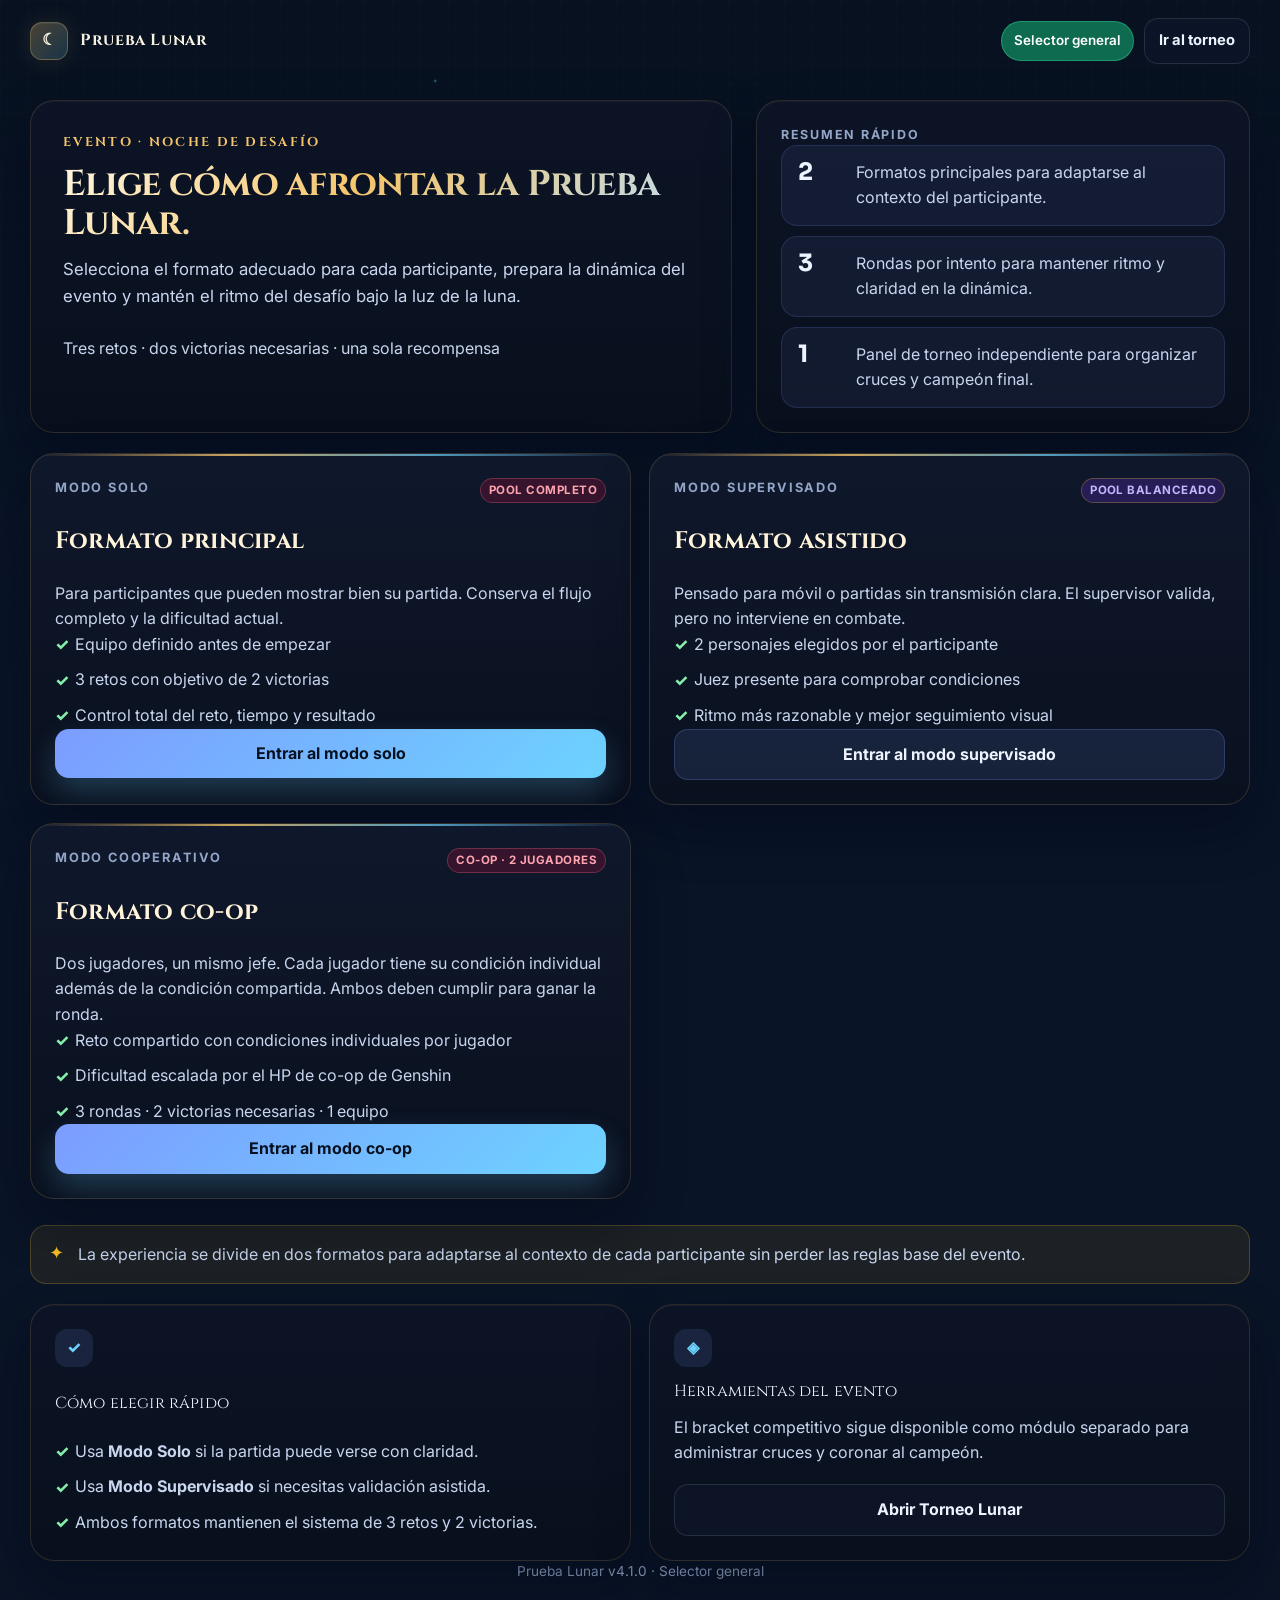
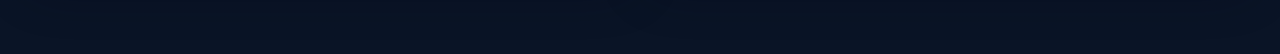
==== commit 5e246ba1: "Modo Coop anexo de nuevo modo cooperativo, ajuste de datos, mejora en el torneo" ====
--- a/index.html
+++ b/index.html
@@ -94,6 +94,24 @@
           </ul>
           <a class="btn btn-secondary mode-selector-btn" href="supervisado.html">Entrar al modo supervisado</a>
         </article>
+
+        <article class="mode-selector-card">
+          <div class="mode-selector-top">
+            <span class="mode-selector-label">Modo Cooperativo</span>
+            <span class="diff-badge diff-extremo">Co-op · 2 jugadores</span>
+          </div>
+          <h2 class="mode-selector-title">Formato co-op</h2>
+          <p class="mode-selector-copy">
+            Dos jugadores, un mismo jefe. Cada jugador tiene su condición individual además de la condición
+            compartida. Ambos deben cumplir para ganar la ronda.
+          </p>
+          <ul class="mode-selector-list">
+            <li>Reto compartido con condiciones individuales por jugador</li>
+            <li>Dificultad escalada por el HP de co-op de Genshin</li>
+            <li>3 rondas · 2 victorias necesarias · 1 equipo</li>
+          </ul>
+          <a class="btn btn-primary mode-selector-btn" href="cooperativo.html">Entrar al modo co-op</a>
+        </article>
       </section>
       <br>
       <div class="warning-box">
--- a/assets/css/components.css
+++ b/assets/css/components.css
@@ -791,6 +791,53 @@
   color: var(--text-soft);
 }
 
+.round-intro-banner {
+  margin: 0 0 16px;
+  padding: 16px;
+  border-radius: 16px;
+  border: 1px solid rgba(244, 197, 107, 0.22);
+  background:
+    radial-gradient(circle at 95% 5%, rgba(244, 197, 107, 0.16), transparent 0 35%),
+    rgba(251, 191, 36, 0.08);
+}
+
+.round-intro-top {
+  display: flex;
+  align-items: center;
+  justify-content: space-between;
+  gap: 10px;
+  margin-bottom: 8px;
+}
+
+.round-intro-kicker {
+  margin: 0;
+  color: var(--text-muted);
+  font-size: 0.75rem;
+  font-weight: 700;
+  letter-spacing: 0.14em;
+  text-transform: uppercase;
+}
+
+.round-intro-title {
+  margin: 0;
+  color: #fff1cf;
+  font-size: 1.22rem;
+}
+
+.round-intro-meta {
+  margin: 6px 0 12px;
+  color: var(--text-soft);
+}
+
+.round-intro-tip {
+  margin: 10px 0 12px;
+  padding: 10px 12px;
+  border-radius: 12px;
+  border: 1px solid rgba(109, 211, 255, 0.2);
+  background: rgba(109, 211, 255, 0.08);
+  color: var(--text-soft);
+}
+
 .time-limit-box,
 .timer-box {
   border-radius: 18px;
@@ -1049,6 +1096,52 @@
   color: var(--text-soft);
 }
 
+.match-boss-section {
+  display: flex;
+  align-items: center;
+  gap: 8px;
+  padding: 8px 18px;
+  border-top: 1px solid rgba(255, 255, 255, 0.06);
+  flex-wrap: wrap;
+}
+
+.match-boss-icon {
+  font-size: 1.1rem;
+  flex-shrink: 0;
+}
+
+.match-boss-name {
+  font-size: 0.87rem;
+  color: var(--text-soft);
+  font-weight: 600;
+}
+
+.diff-badge {
+  font-size: 0.72rem;
+  font-weight: 700;
+  padding: 2px 8px;
+  border-radius: 100px;
+  text-transform: uppercase;
+  letter-spacing: 0.04em;
+  background: rgba(255, 255, 255, 0.08);
+  color: var(--text-soft);
+}
+
+.diff-badge.diff-extremo {
+  background: rgba(159, 18, 57, 0.28);
+  color: #fda4af;
+}
+
+.diff-badge.diff-dificil {
+  background: rgba(124, 58, 237, 0.22);
+  color: #c4b5fd;
+}
+
+.diff-badge.diff-medio {
+  background: rgba(16, 97, 89, 0.3);
+  color: #6ee7b7;
+}
+
 .champion-box {
   min-width: 240px;
   padding: 18px;
@@ -1061,6 +1154,70 @@
 .champion-crown {
   font-size: 2rem;
   margin-bottom: 8px;
+}
+
+.tournament-summary-box {
+  min-width: 320px;
+  width: min(680px, 100%);
+  padding: 18px;
+  border-radius: 18px;
+  border: 1px solid rgba(244, 197, 107, 0.26);
+  background: linear-gradient(180deg, rgba(34, 24, 8, 0.72), rgba(14, 10, 3, 0.82));
+  display: grid;
+  gap: 14px;
+}
+
+.tournament-summary-head {
+  display: grid;
+  gap: 6px;
+}
+
+.tournament-summary-head .champion-name {
+  font-size: clamp(1.2rem, 2.2vw, 1.8rem);
+  color: #f8d48f;
+}
+
+.tournament-summary-grid {
+  display: grid;
+  gap: 12px;
+  grid-template-columns: repeat(2, minmax(0, 1fr));
+}
+
+.tournament-summary-card {
+  border: 1px solid rgba(244, 197, 107, 0.18);
+  border-radius: 14px;
+  padding: 12px;
+  background: rgba(10, 14, 24, 0.48);
+}
+
+.tournament-summary-list {
+  list-style: none;
+  margin: 8px 0 0;
+  padding: 0;
+  display: grid;
+  gap: 8px;
+}
+
+.tournament-summary-list li {
+  color: var(--text-soft);
+  display: flex;
+  align-items: center;
+  gap: 8px;
+}
+
+.tournament-summary-list li span:last-child,
+.tournament-summary-list li strong {
+  margin-left: auto;
+}
+
+.tournament-summary-list strong {
+  color: #f6e7c6;
+}
+
+.tournament-summary-actions {
+  display: flex;
+  flex-wrap: wrap;
+  gap: 10px;
 }
 
 kbd {
@@ -1077,6 +1234,160 @@
   font-weight: 700;
 }
 
+/* ── Modo Cooperativo ──────────────────────────────────────────────────── */
+
+.coop-setup-wrap {
+  display: flex;
+  flex-direction: column;
+  gap: 24px;
+}
+
+.coop-setup-card {
+  max-width: 520px;
+  padding: 28px;
+  display: grid;
+  gap: 20px;
+}
+
+.coop-setup-fields {
+  display: grid;
+  gap: 14px;
+}
+
+.coop-setup-field {
+  display: grid;
+  gap: 6px;
+}
+
+.coop-setup-btn {
+  width: 100%;
+  padding: 14px;
+  font-size: 1rem;
+}
+
+.coop-hero-sep {
+  opacity: 0.5;
+}
+
+.coop-individual-section {
+  margin-top: 16px;
+}
+
+.coop-individual-grid {
+  display: grid;
+  grid-template-columns: repeat(2, minmax(0, 1fr));
+  gap: 12px;
+  margin-top: 10px;
+}
+
+.coop-player-slot {
+  border: 1px solid rgba(124, 156, 255, 0.22);
+  border-radius: 14px;
+  padding: 14px;
+  background: rgba(12, 18, 36, 0.52);
+  display: grid;
+  gap: 8px;
+}
+
+.coop-player-slot-alt {
+  border-color: rgba(244, 197, 107, 0.22);
+}
+
+.coop-player-slot-label {
+  font-size: 0.78rem;
+  font-weight: 700;
+  text-transform: uppercase;
+  letter-spacing: 0.06em;
+  color: var(--text-muted);
+}
+
+.coop-player-slot-text {
+  font-size: 0.9rem;
+  color: var(--text-soft);
+  line-height: 1.45;
+}
+
+.coop-empty-state {
+  padding: 28px 0;
+  text-align: center;
+  color: var(--text-muted);
+  display: grid;
+  gap: 8px;
+}
+
+.coop-empty-hint {
+  font-size: 0.88rem;
+}
+
+.coop-result-grid {
+  display: grid;
+  grid-template-columns: repeat(2, minmax(0, 1fr));
+  gap: 16px;
+  margin-top: 20px;
+  padding-top: 20px;
+  border-top: 1px solid rgba(255, 255, 255, 0.07);
+}
+
+.coop-result-player {
+  display: grid;
+  gap: 10px;
+}
+
+.coop-result-player-name {
+  font-size: 0.82rem;
+  font-weight: 700;
+  text-transform: uppercase;
+  letter-spacing: 0.06em;
+  color: var(--text-muted);
+}
+
+.coop-result-btns {
+  display: flex;
+  gap: 8px;
+  flex-wrap: wrap;
+}
+
+.coop-result-btns .btn-win,
+.coop-result-btns .btn-lose {
+  flex: 1;
+  min-width: 0;
+}
+
+.coop-result-status {
+  font-size: 0.85rem;
+  color: var(--text-muted);
+  min-height: 1.2em;
+}
+
+.coop-result-pass {
+  color: #34d399;
+  font-weight: 600;
+}
+
+.coop-result-fail {
+  color: #f87171;
+  font-weight: 600;
+}
+
+.btn-win.active-win {
+  background: linear-gradient(135deg, #065f46, #047857);
+  box-shadow: 0 0 0 2px rgba(52, 211, 153, 0.45);
+  color: #d1fae5;
+}
+
+.btn-lose.active-lose {
+  background: linear-gradient(135deg, #7f1d1d, #991b1b);
+  box-shadow: 0 0 0 2px rgba(248, 113, 113, 0.45);
+  color: #fecaca;
+}
+
+@media (max-width: 560px) {
+  .coop-individual-grid,
+  .coop-result-grid {
+    grid-template-columns: 1fr;
+  }
+}
+
 @media (max-width: 560px) {
   .hero-copy,
   .hero-panel,
@@ -1097,4 +1408,8 @@
   .roulette-wheel-shell {
     width: min(320px, 84vw);
   }
+
+  .tournament-summary-grid {
+    grid-template-columns: 1fr;
+  }
 }
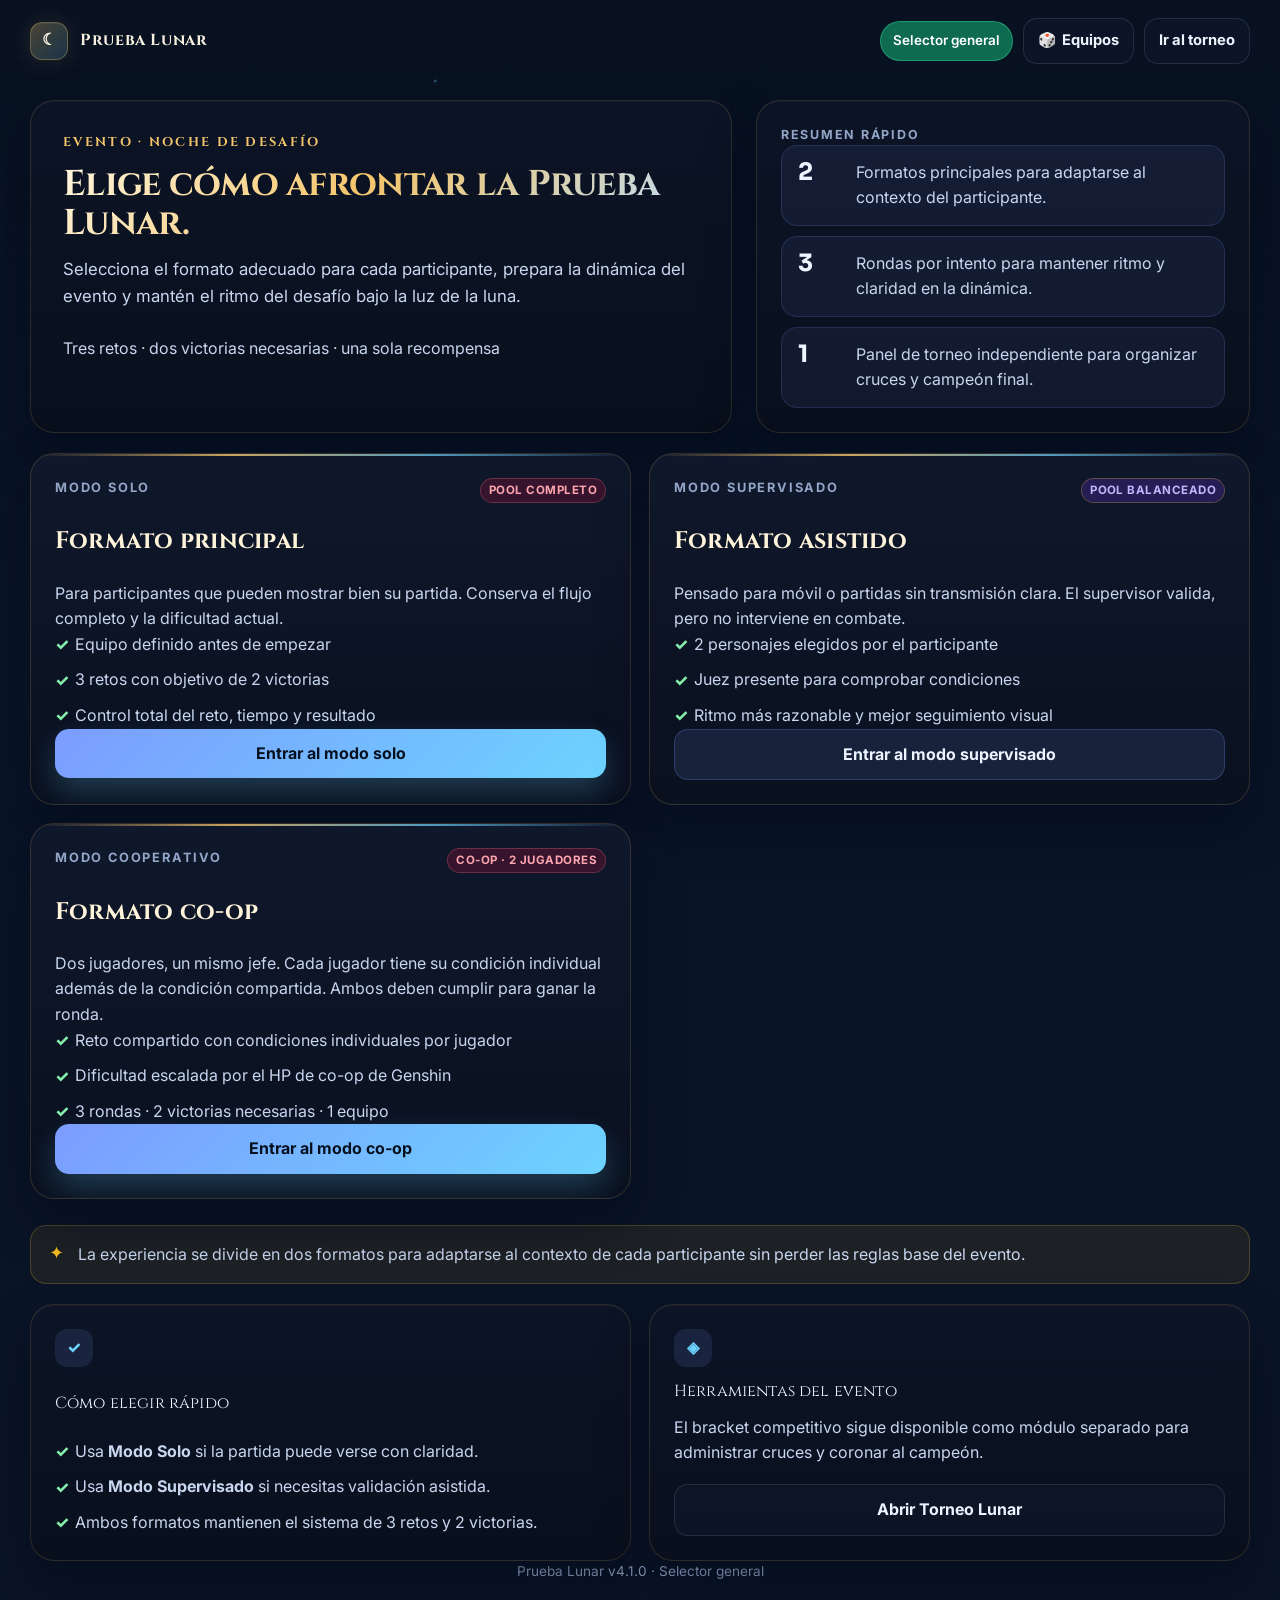
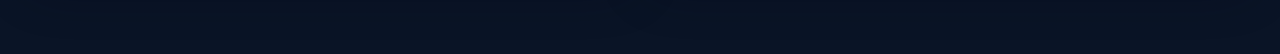
==== commit 8b69c756: "Support multiple character icon URLs and fallbacks Add support for multiple candidate portrait URLs " ====
--- a/index.html
+++ b/index.html
@@ -14,6 +14,15 @@
   <link rel="stylesheet" href="assets/css/layout.css">
   <link rel="stylesheet" href="assets/css/components.css">
   <link rel="stylesheet" href="assets/css/modes.css">
+  <link rel="manifest" href="manifest.json">
+  <meta name="theme-color" content="#0a0e15">
+  <meta name="apple-mobile-web-app-capable" content="yes">
+  <meta name="apple-mobile-web-app-status-bar-style" content="black-translucent">
+  <meta name="apple-mobile-web-app-title" content="Prueba Lunar">
+  <link rel="apple-touch-icon" href="assets/icons/icon.svg">
+  <link rel="icon" type="image/svg+xml" href="assets/icons/icon.svg">
+  <script src="assets/js/data/characters.js" defer></script>
+  <script src="assets/js/features/team-generator.js" defer></script>
 </head>
 
 <body class="landing-body">
@@ -146,6 +155,16 @@
       <footer class="footer">Prueba Lunar v4.1.0 · Selector general</footer>
     </main>
   </div>
+  <script>
+    // Registro del Service Worker · activa funcionamiento offline e instalación PWA.
+    if ('serviceWorker' in navigator) {
+      window.addEventListener('load', () => {
+        navigator.serviceWorker.register('sw.js').catch(err => {
+          console.warn('[PWA] Service Worker no registrado:', err);
+        });
+      });
+    }
+  </script>
 </body>
 
 </html>
--- a/assets/css/layout.css
+++ b/assets/css/layout.css
@@ -44,6 +44,34 @@
 
 .hero-dashboard {
   grid-template-columns: 1.45fr 0.85fr;
+}
+
+.hero-compact {
+  display: flex;
+  flex-wrap: wrap;
+  align-items: center;
+  justify-content: space-between;
+  gap: 16px;
+  padding: 16px 22px;
+  margin: 10px 0 14px;
+}
+
+.hero-compact-titles {
+  flex: 1 1 280px;
+  min-width: 0;
+}
+
+.hero-compact-tags {
+  display: flex;
+  flex-wrap: wrap;
+  gap: 10px;
+  align-items: center;
+}
+
+@media (max-width: 560px) {
+  .hero-compact {
+    padding: 14px 16px;
+  }
 }
 
 .hero-copy {
--- a/assets/css/components.css
+++ b/assets/css/components.css
@@ -791,6 +791,62 @@
   color: var(--text-soft);
 }
 
+/* ── Info expandida del jefe (elementos, drops) ───────────────────── */
+.boss-extended-info-slot {
+  margin-bottom: 16px;
+}
+
+.boss-extended-info {
+  display: flex;
+  flex-direction: column;
+  gap: 8px;
+  padding: 12px 14px;
+  border-radius: 14px;
+  background: rgba(244, 197, 107, 0.06);
+  border: 1px solid rgba(244, 197, 107, 0.18);
+}
+
+.boss-extended-row {
+  display: flex;
+  flex-wrap: wrap;
+  align-items: center;
+  gap: 8px 10px;
+  font-size: 0.92rem;
+  color: var(--text-soft);
+}
+
+.boss-extended-label {
+  font-weight: 700;
+  color: var(--text-strong, #f4f4f5);
+  min-width: 72px;
+  letter-spacing: 0.02em;
+}
+
+.boss-extended-chips {
+  display: flex;
+  flex-wrap: wrap;
+  gap: 6px;
+}
+
+.element-chip {
+  display: inline-flex;
+  align-items: center;
+  gap: 4px;
+  padding: 3px 10px;
+  border-radius: 999px;
+  font-size: 0.82rem;
+  font-weight: 600;
+  background: rgba(255, 255, 255, 0.06);
+  border: 1px solid rgba(255, 255, 255, 0.12);
+  color: var(--text-strong, #f4f4f5);
+}
+
+.boss-extended-drops {
+  font-style: italic;
+  opacity: 0.95;
+}
+
+
 .round-intro-banner {
   margin: 0 0 16px;
   padding: 16px;
@@ -1379,6 +1435,199 @@
   background: linear-gradient(135deg, #7f1d1d, #991b1b);
   box-shadow: 0 0 0 2px rgba(248, 113, 113, 0.45);
   color: #fecaca;
+}
+
+/* ── Modo amable: toggle junto a "Sortear reto" ────────────────────── */
+.friendly-mode-toggle {
+  display: inline-flex;
+  align-items: center;
+  gap: 6px;
+  border: 1px solid var(--line);
+  transition: background 0.18s ease, border-color 0.18s ease,
+              color 0.18s ease, box-shadow 0.18s ease, transform 0.18s ease;
+}
+
+.friendly-mode-toggle .friendly-mode-label {
+  font-weight: 700;
+  letter-spacing: 0.01em;
+}
+
+.friendly-mode-toggle:hover {
+  border-color: rgba(251, 113, 133, 0.55);
+  color: var(--text);
+}
+
+.friendly-mode-toggle:focus-visible {
+  outline: 2px solid rgba(251, 113, 133, 0.7);
+  outline-offset: 2px;
+}
+
+.friendly-mode-toggle.is-active {
+  background: linear-gradient(135deg,
+    rgba(251, 113, 133, 0.22),
+    rgba(157, 123, 255, 0.22));
+  border-color: rgba(251, 113, 133, 0.6);
+  color: #ffe4ea;
+  box-shadow: 0 0 0 1px rgba(251, 113, 133, 0.4),
+              0 10px 24px rgba(251, 113, 133, 0.18);
+}
+
+.friendly-mode-toggle.is-active::after {
+  content: 'ON';
+  margin-left: 4px;
+  padding: 2px 6px;
+  border-radius: 999px;
+  background: rgba(251, 113, 133, 0.32);
+  color: #fff;
+  font-size: 0.7rem;
+  font-weight: 800;
+  letter-spacing: 0.04em;
+}
+
+/* ── Modo amable: chip indicador en el card-header del reto ────────── */
+.friendly-active-chip {
+  display: inline-flex;
+  align-items: center;
+  gap: 4px;
+  padding: 4px 10px;
+  border-radius: 999px;
+  background: linear-gradient(135deg,
+    rgba(251, 113, 133, 0.22),
+    rgba(157, 123, 255, 0.22));
+  border: 1px solid rgba(251, 113, 133, 0.5);
+  color: #ffe4ea;
+  font-size: 0.75rem;
+  font-weight: 700;
+  letter-spacing: 0.02em;
+  box-shadow: 0 0 0 1px rgba(251, 113, 133, 0.25);
+  animation: friendly-chip-in 0.28s ease;
+}
+
+.friendly-active-chip[hidden] {
+  display: none;
+}
+
+@keyframes friendly-chip-in {
+  from { opacity: 0; transform: translateY(-4px); }
+  to   { opacity: 1; transform: translateY(0); }
+}
+
+/* ── Modo amable: marcado visual de las condiciones del reto ───────── */
+/* Cuando el filtro está activo, las condiciones del reto en pantalla
+   adoptan el recuadro rosa/violeta del chip para que el jugador entienda
+   que provienen del pool filtrado. */
+body.friendly-mode-active #c-conditions li,
+body.friendly-mode-active #coop-general-conditions li {
+  position: relative;
+  border-radius: 10px;
+  padding: 8px 12px 8px 32px;
+  margin: 6px 0;
+  background: linear-gradient(135deg,
+    rgba(251, 113, 133, 0.14),
+    rgba(157, 123, 255, 0.14));
+  border: 1px solid rgba(251, 113, 133, 0.42);
+  color: #ffe4ea;
+  list-style: none;
+  box-shadow: 0 0 0 1px rgba(251, 113, 133, 0.18);
+  animation: friendly-chip-in 0.28s ease;
+}
+
+body.friendly-mode-active #c-conditions li::before,
+body.friendly-mode-active #coop-general-conditions li::before {
+  content: '❤';
+  position: absolute;
+  left: 11px;
+  top: 50%;
+  transform: translateY(-50%);
+  font-size: 0.78rem;
+  color: rgba(251, 113, 133, 0.95);
+}
+
+/* En co-op las condiciones individuales son <div>, no <li> */
+body.friendly-mode-active .coop-player-slot-text {
+  position: relative;
+  border-radius: 10px;
+  padding: 8px 12px 8px 32px;
+  background: linear-gradient(135deg,
+    rgba(251, 113, 133, 0.14),
+    rgba(157, 123, 255, 0.14));
+  border: 1px solid rgba(251, 113, 133, 0.42);
+  color: #ffe4ea;
+  box-shadow: 0 0 0 1px rgba(251, 113, 133, 0.18);
+  animation: friendly-chip-in 0.28s ease;
+}
+
+body.friendly-mode-active .coop-player-slot-text::before {
+  content: '❤';
+  position: absolute;
+  left: 11px;
+  top: 50%;
+  transform: translateY(-50%);
+  font-size: 0.78rem;
+  color: rgba(251, 113, 133, 0.95);
+}
+
+/* ── Co-op: botón de re-roll por jugador ───────────────────────────── */
+.coop-reroll-btn {
+  display: inline-flex;
+  align-items: center;
+  justify-content: center;
+  gap: 8px;
+  margin-top: 10px;
+  padding: 8px 12px;
+  border-radius: 12px;
+  border: 1px solid rgba(124, 156, 255, 0.32);
+  background: rgba(124, 156, 255, 0.12);
+  color: var(--text);
+  font-weight: 700;
+  font-size: 0.88rem;
+  cursor: pointer;
+  transition: background 0.18s ease, border-color 0.18s ease,
+              color 0.18s ease, transform 0.18s ease, opacity 0.18s ease;
+}
+
+.coop-reroll-btn .coop-reroll-icon {
+  display: inline-flex;
+  font-size: 1rem;
+  transition: transform 0.4s ease;
+}
+
+.coop-reroll-btn:hover:not(:disabled) {
+  background: rgba(124, 156, 255, 0.2);
+  border-color: rgba(124, 156, 255, 0.55);
+  transform: translateY(-1px);
+}
+
+.coop-reroll-btn:hover:not(:disabled) .coop-reroll-icon {
+  transform: rotate(180deg);
+}
+
+.coop-reroll-btn:focus-visible {
+  outline: 2px solid rgba(124, 156, 255, 0.7);
+  outline-offset: 2px;
+}
+
+.coop-reroll-btn:disabled {
+  cursor: not-allowed;
+  opacity: 0.55;
+  transform: none;
+}
+
+.coop-reroll-btn.is-used {
+  background: rgba(15, 23, 42, 0.55);
+  border-color: rgba(148, 163, 184, 0.28);
+  color: var(--text-muted);
+  opacity: 0.7;
+}
+
+.coop-reroll-btn.is-used .coop-reroll-text {
+  text-decoration: line-through;
+  text-decoration-color: rgba(148, 163, 184, 0.6);
+}
+
+.coop-reroll-btn.is-used .coop-reroll-icon {
+  filter: grayscale(1);
+  opacity: 0.7;
 }
 
 @media (max-width: 560px) {
@@ -1412,4 +1661,732 @@
   .tournament-summary-grid {
     grid-template-columns: 1fr;
   }
-}+}
+
+/* ── Hero compacto ─────────────────────────────────────────────────── */
+/* Versión reducida del hero para liberar espacio vertical y subir
+   el área jugable al primer pliegue. */
+.hero-compact .hero-title {
+  font-size: clamp(1.4rem, 2vw, 1.9rem);
+  margin: 4px 0 0;
+}
+
+.hero-compact .eyebrow {
+  font-size: 0.72rem;
+}
+
+.hero-compact-subtitle {
+  margin: 6px 0 0;
+  color: var(--text-soft);
+  font-size: 0.95rem;
+}
+
+.coop-hero-sep {
+  color: var(--text-muted);
+}
+
+/* ── Acordeón de info contextual ───────────────────────────────────── */
+/* Reglas, avisos y atajos viven plegados aquí al final, fuera del
+   flujo de juego, accesibles cuando hagan falta. */
+.info-accordion {
+  margin: 20px 0;
+  border-radius: var(--radius-md);
+  border: 1px solid var(--line);
+  background: var(--surface);
+  overflow: hidden;
+}
+
+.info-accordion-summary {
+  display: flex;
+  align-items: center;
+  gap: 10px;
+  padding: 14px 18px;
+  cursor: pointer;
+  font-weight: 700;
+  color: var(--text-soft);
+  list-style: none;
+  user-select: none;
+  transition: background 0.18s ease, color 0.18s ease;
+}
+
+.info-accordion-summary::-webkit-details-marker {
+  display: none;
+}
+
+.info-accordion-summary:hover {
+  background: rgba(124, 156, 255, 0.06);
+  color: var(--text);
+}
+
+.info-accordion-summary:focus-visible {
+  outline: 2px solid rgba(124, 156, 255, 0.6);
+  outline-offset: -2px;
+}
+
+.info-accordion-icon {
+  font-size: 1.05rem;
+}
+
+.info-accordion-title {
+  flex: 1;
+  letter-spacing: 0.01em;
+}
+
+.info-accordion-chevron {
+  font-size: 0.9rem;
+  color: var(--text-muted);
+  transition: transform 0.22s ease;
+}
+
+.info-accordion[open] > .info-accordion-summary .info-accordion-chevron {
+  transform: rotate(180deg);
+}
+
+.info-accordion-body {
+  padding: 4px 18px 18px;
+  display: flex;
+  flex-direction: column;
+  gap: 14px;
+  animation: info-accordion-in 0.22s ease;
+}
+
+.info-accordion-body .warning-box {
+  margin: 0;
+}
+
+.info-accordion-grid {
+  display: grid;
+  gap: 14px;
+  grid-template-columns: repeat(auto-fit, minmax(260px, 1fr));
+}
+
+.info-accordion-body .panel-card {
+  padding: 16px 18px;
+}
+
+@keyframes info-accordion-in {
+  from { opacity: 0; transform: translateY(-4px); }
+  to   { opacity: 1; transform: translateY(0); }
+}
+/* ── Generador de equipos: trigger en topbar ───────────────────────── */
+.tg-trigger {
+  display: inline-flex;
+  align-items: center;
+  gap: 6px;
+}
+
+@media (max-width: 560px) {
+  .tg-trigger-label {
+    display: none;
+  }
+}
+
+/* ── Generador de equipos: modal ───────────────────────────────────── */
+.tg-root {
+  position: fixed;
+  inset: 0;
+  z-index: 9999;
+  display: none;
+  align-items: center;
+  justify-content: center;
+  padding: 20px;
+}
+
+.tg-root.is-open {
+  display: flex;
+  animation: tg-fade-in 0.2s ease;
+}
+
+body.tg-modal-open {
+  overflow: hidden;
+}
+
+.tg-backdrop {
+  position: absolute;
+  inset: 0;
+  background: rgba(5, 8, 20, 0.78);
+  backdrop-filter: blur(6px);
+  -webkit-backdrop-filter: blur(6px);
+}
+
+.tg-modal {
+  position: relative;
+  width: min(880px, 100%);
+  max-height: 90vh;
+  display: flex;
+  flex-direction: column;
+  border-radius: var(--radius-lg, 16px);
+  border: 1px solid var(--line);
+  background: var(--surface-strong, #111c34);
+  box-shadow: 0 30px 80px rgba(0, 0, 0, 0.55);
+  animation: tg-pop-in 0.25s cubic-bezier(0.2, 0.8, 0.3, 1.2);
+  overflow: hidden;
+}
+
+.tg-header {
+  display: flex;
+  align-items: center;
+  justify-content: space-between;
+  padding: 16px 20px;
+  border-bottom: 1px solid var(--line);
+  background: rgba(124, 156, 255, 0.06);
+}
+
+.tg-title {
+  margin: 0;
+  font-size: 1.15rem;
+  font-family: 'Cinzel', serif;
+  color: var(--text);
+  display: inline-flex;
+  align-items: center;
+  gap: 8px;
+}
+
+.tg-close {
+  border: 0;
+  background: transparent;
+  color: var(--text-muted);
+  font-size: 1.6rem;
+  line-height: 1;
+  cursor: pointer;
+  padding: 4px 12px;
+  border-radius: 8px;
+  transition: background 0.18s ease, color 0.18s ease;
+}
+
+.tg-close:hover {
+  background: rgba(255, 255, 255, 0.06);
+  color: var(--text);
+}
+
+/* ── Tabs ─────────────────────────────────────────────────────────── */
+.tg-tabs {
+  display: flex;
+  border-bottom: 1px solid var(--line);
+  background: rgba(15, 23, 42, 0.4);
+}
+
+.tg-tab {
+  flex: 1;
+  padding: 12px 18px;
+  border: 0;
+  background: transparent;
+  color: var(--text-muted);
+  font-size: 0.92rem;
+  font-weight: 700;
+  cursor: pointer;
+  position: relative;
+  transition: color 0.18s ease, background 0.18s ease;
+}
+
+.tg-tab:hover {
+  color: var(--text);
+  background: rgba(124, 156, 255, 0.05);
+}
+
+.tg-tab.is-active {
+  color: var(--text);
+}
+
+.tg-tab.is-active::after {
+  content: '';
+  position: absolute;
+  left: 18px;
+  right: 18px;
+  bottom: 0;
+  height: 2px;
+  border-radius: 2px 2px 0 0;
+  background: linear-gradient(90deg, var(--accent, #9d7bff), #f4c56b);
+}
+
+.tg-body {
+  flex: 1;
+  overflow-y: auto;
+  padding: 20px;
+}
+
+.tg-pane {
+  display: block;
+}
+
+.tg-pane[hidden] {
+  display: none;
+}
+
+/* ── Field groups, segmented controls, chips ──────────────────────── */
+.tg-field-group {
+  margin-bottom: 18px;
+}
+
+.tg-field-label {
+  margin: 0 0 8px;
+  font-size: 0.78rem;
+  font-weight: 700;
+  text-transform: uppercase;
+  letter-spacing: 0.12em;
+  color: var(--text-muted);
+}
+
+.tg-segmented {
+  display: inline-flex;
+  border-radius: 10px;
+  background: rgba(15, 23, 42, 0.6);
+  padding: 4px;
+  gap: 4px;
+  flex-wrap: wrap;
+}
+
+.tg-seg {
+  border: 0;
+  background: transparent;
+  color: var(--text-soft);
+  padding: 8px 14px;
+  border-radius: 8px;
+  font-weight: 600;
+  cursor: pointer;
+  transition: background 0.18s ease, color 0.18s ease;
+}
+
+.tg-seg:hover {
+  color: var(--text);
+  background: rgba(255, 255, 255, 0.04);
+}
+
+.tg-seg.is-active {
+  background: linear-gradient(135deg, rgba(157, 123, 255, 0.3), rgba(244, 197, 107, 0.2));
+  color: var(--text);
+  box-shadow: 0 0 0 1px rgba(157, 123, 255, 0.5);
+}
+
+.tg-modality-panel {
+  margin: 6px 0 18px;
+  padding: 14px;
+  border-radius: 12px;
+  background: rgba(15, 23, 42, 0.45);
+  border: 1px solid var(--line);
+}
+
+.tg-helper {
+  margin: 0 0 10px;
+  font-size: 0.88rem;
+  color: var(--text-soft);
+}
+
+.tg-chip-row {
+  display: flex;
+  align-items: center;
+  flex-wrap: wrap;
+  gap: 6px;
+  margin: 10px 0;
+}
+
+.tg-chip-row-label {
+  font-size: 0.78rem;
+  font-weight: 700;
+  color: var(--text-muted);
+  text-transform: uppercase;
+  letter-spacing: 0.08em;
+  margin-right: 4px;
+}
+
+.tg-chip {
+  padding: 5px 11px;
+  border-radius: 999px;
+  border: 1px solid var(--line);
+  background: rgba(15, 23, 42, 0.5);
+  color: var(--text-soft);
+  font-size: 0.82rem;
+  font-weight: 600;
+  cursor: pointer;
+  transition: background 0.18s ease, border-color 0.18s ease, color 0.18s ease;
+}
+
+.tg-chip:hover {
+  border-color: rgba(157, 123, 255, 0.5);
+  color: var(--text);
+}
+
+.tg-chip.is-active {
+  background: rgba(157, 123, 255, 0.25);
+  border-color: rgba(157, 123, 255, 0.7);
+  color: var(--text);
+}
+
+.tg-chip-element[data-tg-element="pyro"].is-active   { background: rgba(239, 118, 55, 0.25); border-color: rgba(239, 118, 55, 0.7); }
+.tg-chip-element[data-tg-element="hydro"].is-active  { background: rgba(63, 177, 227, 0.25); border-color: rgba(63, 177, 227, 0.7); }
+.tg-chip-element[data-tg-element="anemo"].is-active  { background: rgba(116, 194, 168, 0.25); border-color: rgba(116, 194, 168, 0.7); }
+.tg-chip-element[data-tg-element="electro"].is-active{ background: rgba(175, 142, 193, 0.3); border-color: rgba(175, 142, 193, 0.8); }
+.tg-chip-element[data-tg-element="dendro"].is-active { background: rgba(124, 187, 58, 0.25); border-color: rgba(124, 187, 58, 0.7); }
+.tg-chip-element[data-tg-element="cryo"].is-active   { background: rgba(159, 215, 223, 0.25); border-color: rgba(159, 215, 223, 0.7); }
+.tg-chip-element[data-tg-element="geo"].is-active    { background: rgba(247, 167, 44, 0.25); border-color: rgba(247, 167, 44, 0.7); }
+
+.tg-actions {
+  display: flex;
+  gap: 10px;
+  margin-top: 6px;
+  flex-wrap: wrap;
+}
+
+/* ── Resultado del equipo ─────────────────────────────────────────── */
+.tg-result {
+  margin-top: 18px;
+}
+
+.tg-result-error {
+  padding: 12px 14px;
+  border-radius: 10px;
+  background: rgba(248, 113, 113, 0.15);
+  border: 1px solid rgba(248, 113, 113, 0.4);
+  color: #fecaca;
+  font-size: 0.9rem;
+}
+
+.tg-result-warning {
+  padding: 10px 14px;
+  border-radius: 10px;
+  background: rgba(244, 197, 107, 0.12);
+  border: 1px solid rgba(244, 197, 107, 0.4);
+  color: #f9e1ad;
+  font-size: 0.85rem;
+  margin-bottom: 14px;
+}
+
+.tg-team-grid {
+  display: grid;
+  grid-template-columns: repeat(4, 1fr);
+  gap: 12px;
+}
+
+@media (max-width: 700px) {
+  .tg-team-grid { grid-template-columns: repeat(2, 1fr); }
+}
+
+.tg-char-card {
+  display: flex;
+  flex-direction: column;
+  border-radius: 12px;
+  border: 1px solid var(--line);
+  background: linear-gradient(180deg, rgba(15, 23, 42, 0.7), rgba(15, 23, 42, 0.4));
+  overflow: hidden;
+  position: relative;
+  transition: transform 0.18s ease, box-shadow 0.18s ease;
+  animation: tg-card-in 0.3s ease;
+}
+
+.tg-char-card:hover {
+  transform: translateY(-2px);
+  box-shadow: 0 8px 20px rgba(0, 0, 0, 0.3),
+              0 0 0 1px var(--tg-elem-color, var(--accent));
+}
+
+.tg-char-portrait {
+  position: relative;
+  aspect-ratio: 1;
+  background: radial-gradient(circle at center, var(--tg-elem-color, var(--accent)) 0%, transparent 70%);
+  background-color: rgba(15, 23, 42, 0.6);
+  display: flex;
+  align-items: center;
+  justify-content: center;
+  overflow: hidden;
+}
+
+.tg-char-portrait img {
+  width: 100%;
+  height: 100%;
+  object-fit: cover;
+}
+
+.tg-char-portrait .tg-char-portrait-fallback {
+  display: none;
+  position: absolute;
+  inset: 0;
+  align-items: center;
+  justify-content: center;
+  background:
+    radial-gradient(circle at 30% 25%,
+      color-mix(in srgb, var(--tg-elem-color, #9d7bff) 45%, transparent) 0%,
+      transparent 55%),
+    linear-gradient(135deg,
+      color-mix(in srgb, var(--tg-elem-color, #9d7bff) 22%, #0f172a) 0%,
+      #0f172a 75%);
+}
+
+.tg-char-portrait.is-fallback .tg-char-portrait-fallback {
+  display: flex;
+}
+
+.tg-char-glyph {
+  font-size: 3.4rem;
+  color: var(--tg-elem-color, #9d7bff);
+  text-shadow:
+    0 0 18px color-mix(in srgb, var(--tg-elem-color, #9d7bff) 80%, transparent),
+    0 2px 6px rgba(0, 0, 0, 0.5);
+  filter: drop-shadow(0 0 6px color-mix(in srgb, var(--tg-elem-color, #9d7bff) 50%, transparent));
+  line-height: 1;
+}
+
+.tg-char-rarity {
+  position: absolute;
+  bottom: 6px;
+  left: 6px;
+  padding: 2px 6px;
+  border-radius: 6px;
+  background: rgba(0, 0, 0, 0.6);
+  font-size: 0.75rem;
+  color: #f4c56b;
+  letter-spacing: 0.05em;
+}
+
+.tg-char-info {
+  padding: 10px 12px;
+  display: flex;
+  flex-direction: column;
+  gap: 6px;
+}
+
+.tg-char-name {
+  font-weight: 700;
+  font-size: 0.92rem;
+  color: var(--text);
+  line-height: 1.2;
+  white-space: nowrap;
+  overflow: hidden;
+  text-overflow: ellipsis;
+}
+
+.tg-char-chips {
+  display: flex;
+  gap: 4px;
+  flex-wrap: wrap;
+}
+
+.tg-char-chip {
+  font-size: 0.7rem;
+  font-weight: 700;
+  padding: 2px 7px;
+  border-radius: 999px;
+  background: rgba(255, 255, 255, 0.06);
+  color: var(--text-soft);
+  letter-spacing: 0.02em;
+}
+
+.tg-char-chip-element {
+  background: color-mix(in srgb, var(--tg-elem-color, #9d7bff) 25%, transparent);
+  color: var(--text);
+}
+
+.tg-char-role {
+  font-size: 0.72rem;
+  color: var(--text-muted);
+  font-style: italic;
+}
+
+/* ── Tab Roster: grid + toolbar ───────────────────────────────────── */
+.tg-roster-toolbar {
+  display: grid;
+  grid-template-columns: 2fr repeat(4, 1fr);
+  gap: 8px;
+  margin-bottom: 12px;
+}
+
+@media (max-width: 700px) {
+  .tg-roster-toolbar { grid-template-columns: 1fr 1fr; }
+}
+
+.tg-search,
+.tg-select {
+  padding: 8px 10px;
+  border-radius: 8px;
+  border: 1px solid var(--line);
+  background: rgba(15, 23, 42, 0.7);
+  color: var(--text);
+  font-size: 0.88rem;
+}
+
+.tg-search:focus,
+.tg-select:focus {
+  outline: 2px solid rgba(157, 123, 255, 0.6);
+  outline-offset: 1px;
+}
+
+.tg-roster-bulk {
+  display: flex;
+  align-items: center;
+  gap: 8px;
+  margin-bottom: 12px;
+}
+
+.tg-roster-stats {
+  margin-left: auto;
+  font-size: 0.85rem;
+  color: var(--text-muted);
+}
+
+.tg-roster-grid {
+  display: grid;
+  grid-template-columns: repeat(auto-fill, minmax(220px, 1fr));
+  gap: 6px;
+  max-height: 45vh;
+  overflow-y: auto;
+  padding-right: 4px;
+}
+
+.tg-roster-item {
+  display: flex;
+  align-items: center;
+  gap: 8px;
+  padding: 8px 10px;
+  border-radius: 8px;
+  border: 1px solid var(--line);
+  background: rgba(15, 23, 42, 0.4);
+  cursor: pointer;
+  transition: background 0.18s ease, border-color 0.18s ease;
+  font-size: 0.85rem;
+}
+
+.tg-roster-item:hover {
+  background: rgba(124, 156, 255, 0.08);
+  border-color: rgba(124, 156, 255, 0.3);
+}
+
+.tg-roster-item.is-checked {
+  background: rgba(157, 123, 255, 0.12);
+  border-color: rgba(157, 123, 255, 0.5);
+}
+
+.tg-roster-item input[type="checkbox"] {
+  accent-color: var(--accent, #9d7bff);
+  cursor: pointer;
+}
+
+.tg-roster-item-name {
+  flex: 1;
+  font-weight: 600;
+  white-space: nowrap;
+  overflow: hidden;
+  text-overflow: ellipsis;
+}
+
+.tg-roster-item-tags {
+  display: flex;
+  gap: 3px;
+  flex-shrink: 0;
+}
+
+.tg-mini-chip {
+  font-size: 0.68rem;
+  padding: 1px 6px;
+  border-radius: 999px;
+  background: color-mix(in srgb, var(--tg-elem-color, rgba(255,255,255,0.08)) 30%, transparent);
+  color: var(--text-soft);
+  letter-spacing: 0.02em;
+  font-weight: 600;
+}
+
+/* ── Pegar lista de texto ─────────────────────────────────────────── */
+.tg-paste-block {
+  margin-top: 14px;
+  border-radius: 10px;
+  border: 1px solid var(--line);
+  background: rgba(15, 23, 42, 0.45);
+  overflow: hidden;
+}
+
+.tg-paste-summary {
+  padding: 10px 14px;
+  cursor: pointer;
+  font-weight: 700;
+  color: var(--text-soft);
+  list-style: none;
+}
+
+.tg-paste-summary::-webkit-details-marker {
+  display: none;
+}
+
+.tg-paste-body {
+  padding: 4px 14px 14px;
+}
+
+.tg-textarea {
+  width: 100%;
+  padding: 10px 12px;
+  border-radius: 8px;
+  border: 1px solid var(--line);
+  background: rgba(15, 23, 42, 0.7);
+  color: var(--text);
+  font-family: inherit;
+  font-size: 0.9rem;
+  resize: vertical;
+  min-height: 80px;
+}
+
+.tg-paste-actions {
+  display: flex;
+  gap: 8px;
+  margin-top: 10px;
+}
+
+.tg-paste-feedback {
+  margin-top: 12px;
+  padding: 10px 12px;
+  border-radius: 8px;
+  font-size: 0.85rem;
+}
+
+.tg-paste-feedback.is-ok {
+  background: rgba(116, 194, 168, 0.12);
+  border: 1px solid rgba(116, 194, 168, 0.4);
+  color: #d1f0e0;
+}
+
+.tg-paste-feedback.is-warn {
+  background: rgba(244, 197, 107, 0.12);
+  border: 1px solid rgba(244, 197, 107, 0.4);
+  color: #f9e1ad;
+}
+
+.tg-paste-warn {
+  color: #f9c074;
+  font-weight: 700;
+}
+
+/* ── Tab Ayuda ───────────────────────────────────────────────────── */
+.tg-help-title {
+  margin: 18px 0 8px;
+  font-family: 'Cinzel', serif;
+  font-size: 1rem;
+  color: var(--text);
+}
+
+.tg-help-title:first-child {
+  margin-top: 0;
+}
+
+.tg-help-list {
+  margin: 0 0 8px;
+  padding-left: 22px;
+  font-size: 0.92rem;
+  color: var(--text-soft);
+  line-height: 1.6;
+}
+
+.tg-help-list li {
+  margin-bottom: 6px;
+}
+
+/* ── Animaciones ──────────────────────────────────────────────────── */
+@keyframes tg-fade-in {
+  from { opacity: 0; }
+  to   { opacity: 1; }
+}
+
+@keyframes tg-pop-in {
+  from { opacity: 0; transform: translateY(10px) scale(0.96); }
+  to   { opacity: 1; transform: translateY(0) scale(1); }
+}
+
+@keyframes tg-card-in {
+  from { opacity: 0; transform: translateY(8px); }
+  to   { opacity: 1; transform: translateY(0); }
+}
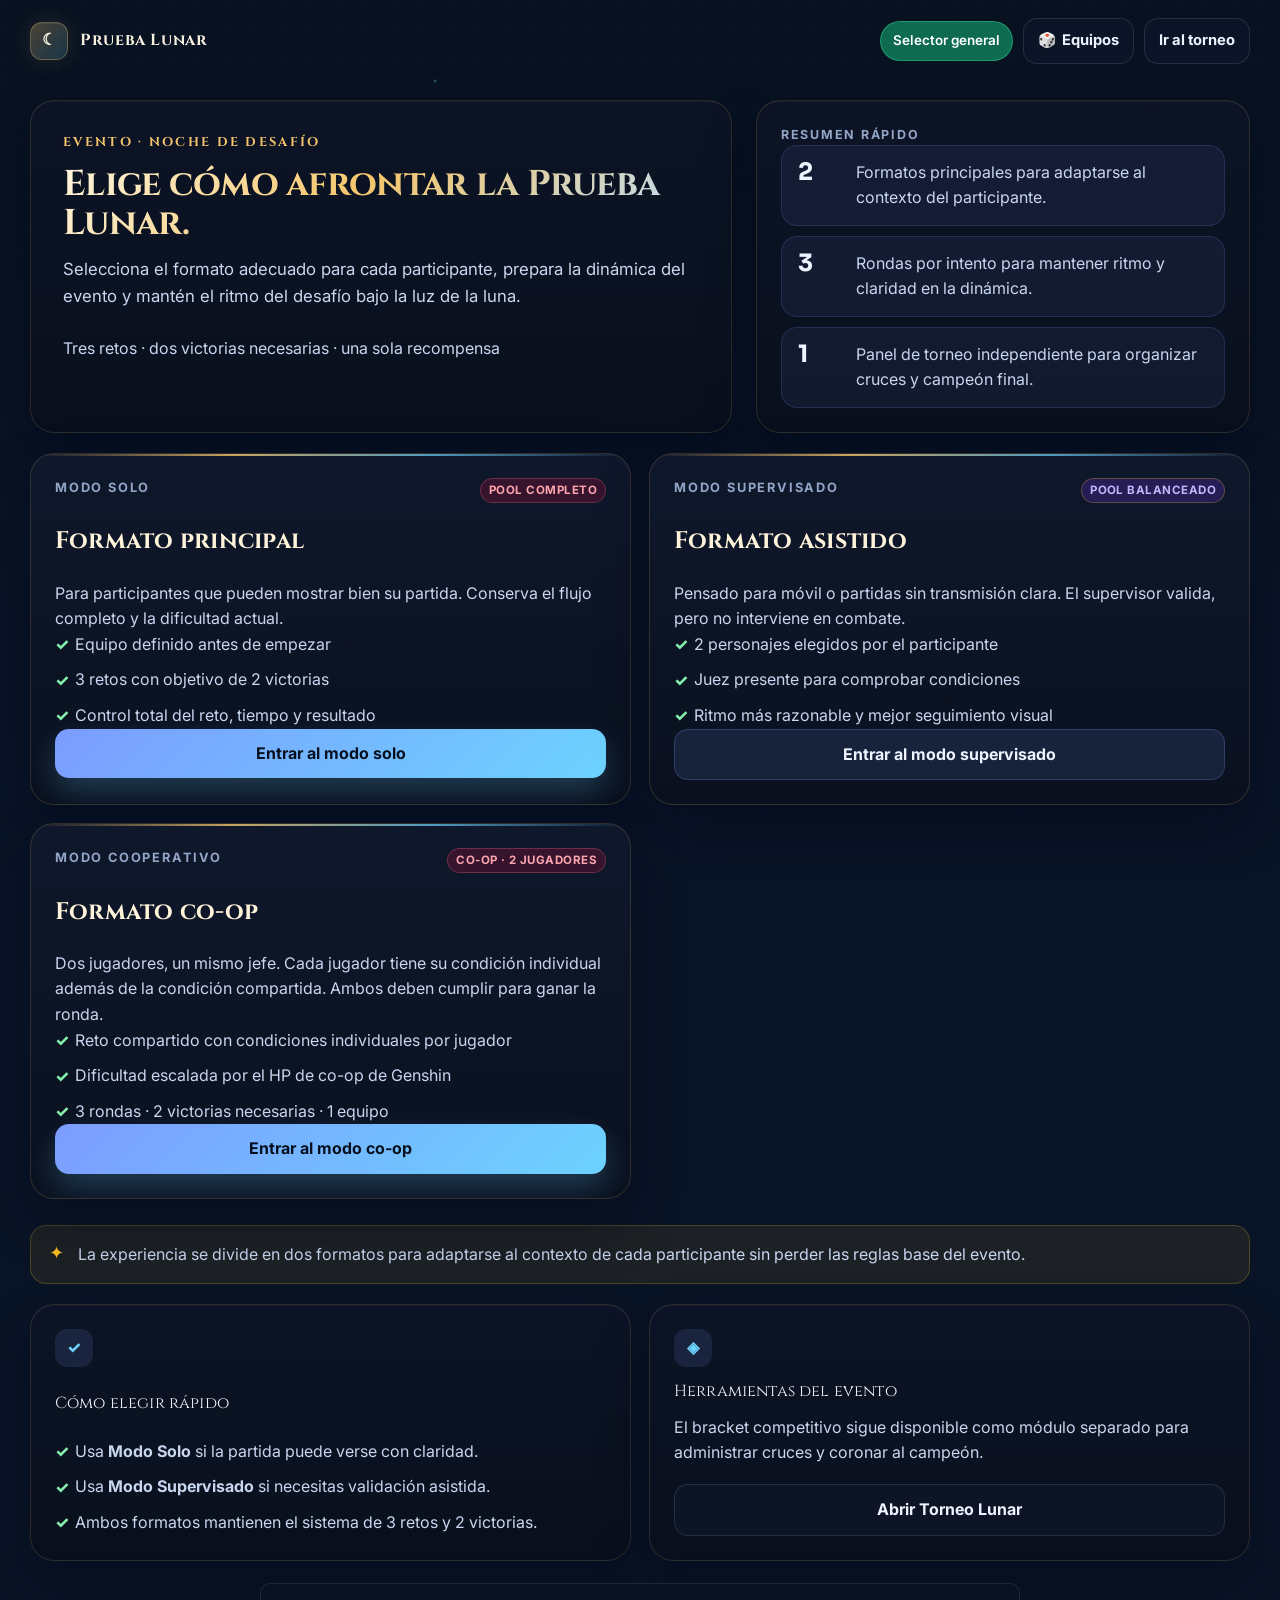
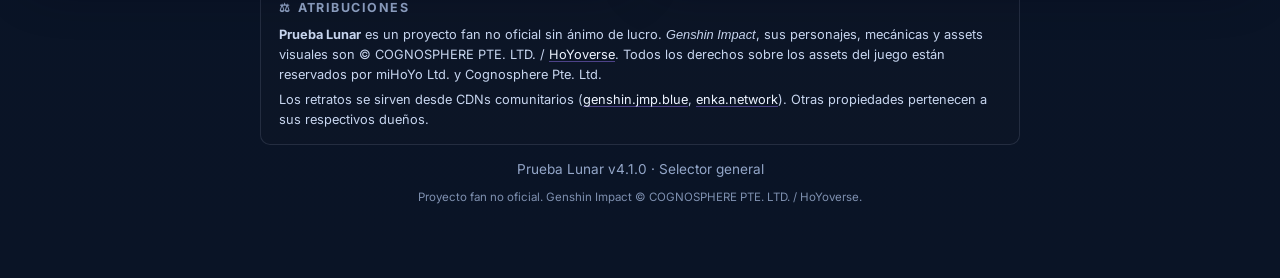
==== commit 05c596e0: "Add legal attribution notices and styles Add attribution/legal notice copy and UI elements across th" ====
--- a/index.html
+++ b/index.html
@@ -152,7 +152,29 @@
         </div>
       </section>
 
+      <aside class="legal-card" aria-label="Aviso de atribución">
+        <div class="legal-card-title">
+          <span aria-hidden="true">⚖</span>
+          <span>Atribuciones</span>
+        </div>
+        <p>
+          <strong>Prueba Lunar</strong> es un proyecto fan no oficial sin ánimo de lucro.
+          <em>Genshin Impact</em>, sus personajes, mecánicas y assets visuales son
+          © COGNOSPHERE PTE. LTD. / <a href="https://www.hoyoverse.com/" target="_blank" rel="noopener noreferrer">HoYoverse</a>.
+          Todos los derechos sobre los assets del juego están reservados por miHoYo Ltd. y Cognosphere Pte. Ltd.
+        </p>
+        <p>
+          Los retratos se sirven desde CDNs comunitarios
+          (<a href="https://genshin.jmp.blue/" target="_blank" rel="noopener noreferrer">genshin.jmp.blue</a>,
+          <a href="https://enka.network/" target="_blank" rel="noopener noreferrer">enka.network</a>).
+          Otras propiedades pertenecen a sus respectivos dueños.
+        </p>
+      </aside>
+
       <footer class="footer">Prueba Lunar v4.1.0 · Selector general</footer>
+      <p class="legal-notice">
+        Proyecto fan no oficial. Genshin Impact © COGNOSPHERE PTE. LTD. / HoYoverse.
+      </p>
     </main>
   </div>
   <script>
--- a/assets/css/components.css
+++ b/assets/css/components.css
@@ -2390,3 +2390,75 @@
   from { opacity: 0; transform: translateY(8px); }
   to   { opacity: 1; transform: translateY(0); }
 }
+
+/* ── Aviso legal/atribución ────────────────────────────────────────── */
+/* Línea discreta con la nota mínima de atribución a HoYoverse. Vive
+   justo bajo el footer en todas las páginas. La paleta es deliberadamente
+   apagada para no competir con la UI principal. */
+.legal-notice {
+  margin: 8px auto 0;
+  padding: 0 12px;
+  max-width: 760px;
+  font-size: 0.72rem;
+  line-height: 1.5;
+  text-align: center;
+  color: var(--text-muted);
+  opacity: 0.85;
+}
+
+.legal-notice a {
+  color: var(--text-soft);
+  text-decoration: underline;
+  text-decoration-color: rgba(255, 255, 255, 0.2);
+  text-underline-offset: 2px;
+}
+
+.legal-notice a:hover {
+  color: var(--text);
+  text-decoration-color: currentColor;
+}
+
+/* Bloque expandido en index.html con más contexto y enlaces. */
+.legal-card {
+  margin: 22px auto 14px;
+  padding: 14px 18px;
+  max-width: 760px;
+  border-radius: 10px;
+  border: 1px solid var(--line);
+  background: rgba(15, 23, 42, 0.4);
+  font-size: 0.8rem;
+  line-height: 1.55;
+  color: var(--text-soft);
+}
+
+.legal-card-title {
+  display: flex;
+  align-items: center;
+  gap: 6px;
+  font-weight: 700;
+  font-size: 0.78rem;
+  text-transform: uppercase;
+  letter-spacing: 0.12em;
+  color: var(--text-muted);
+  margin-bottom: 8px;
+}
+
+.legal-card p {
+  margin: 0 0 6px;
+}
+
+.legal-card p:last-child {
+  margin-bottom: 0;
+}
+
+.legal-card a {
+  color: var(--text);
+  text-decoration: underline;
+  text-decoration-color: rgba(157, 123, 255, 0.45);
+  text-underline-offset: 2px;
+  transition: text-decoration-color 0.18s ease;
+}
+
+.legal-card a:hover {
+  text-decoration-color: var(--accent, #9d7bff);
+}
